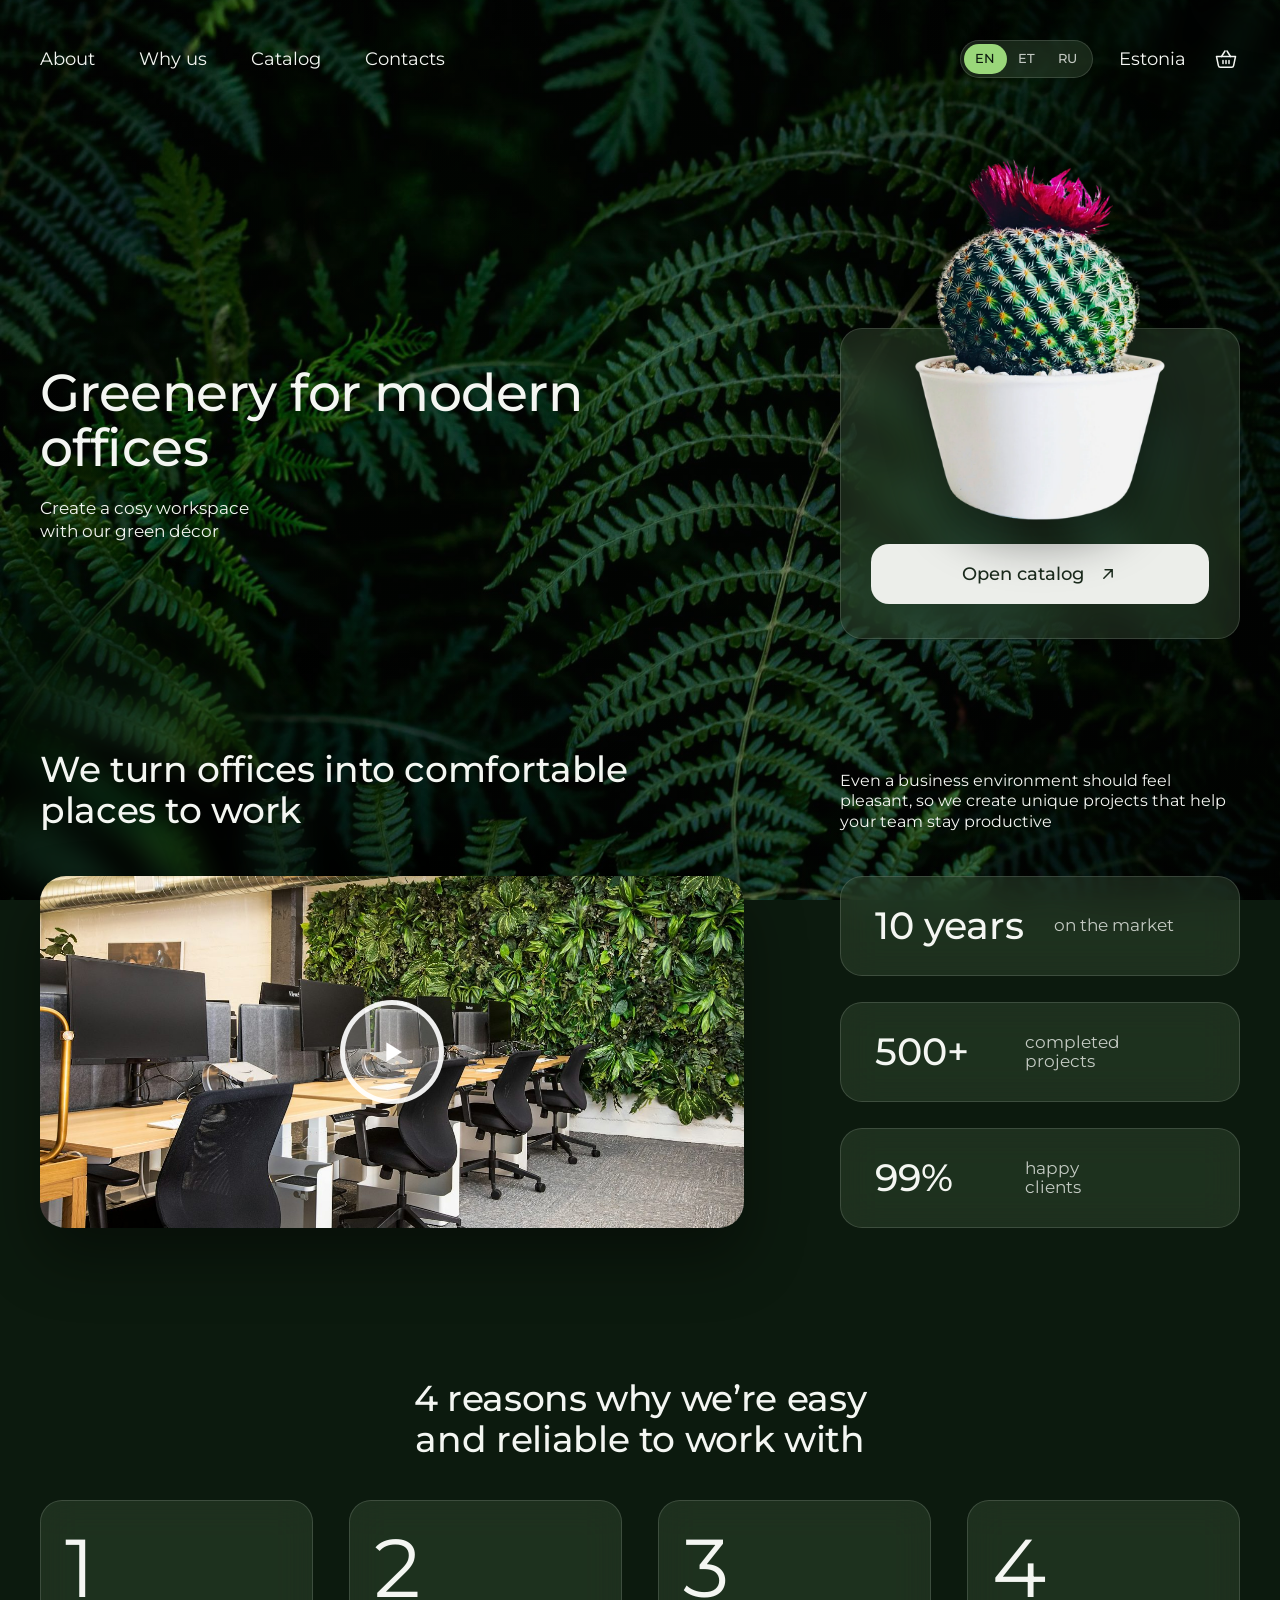
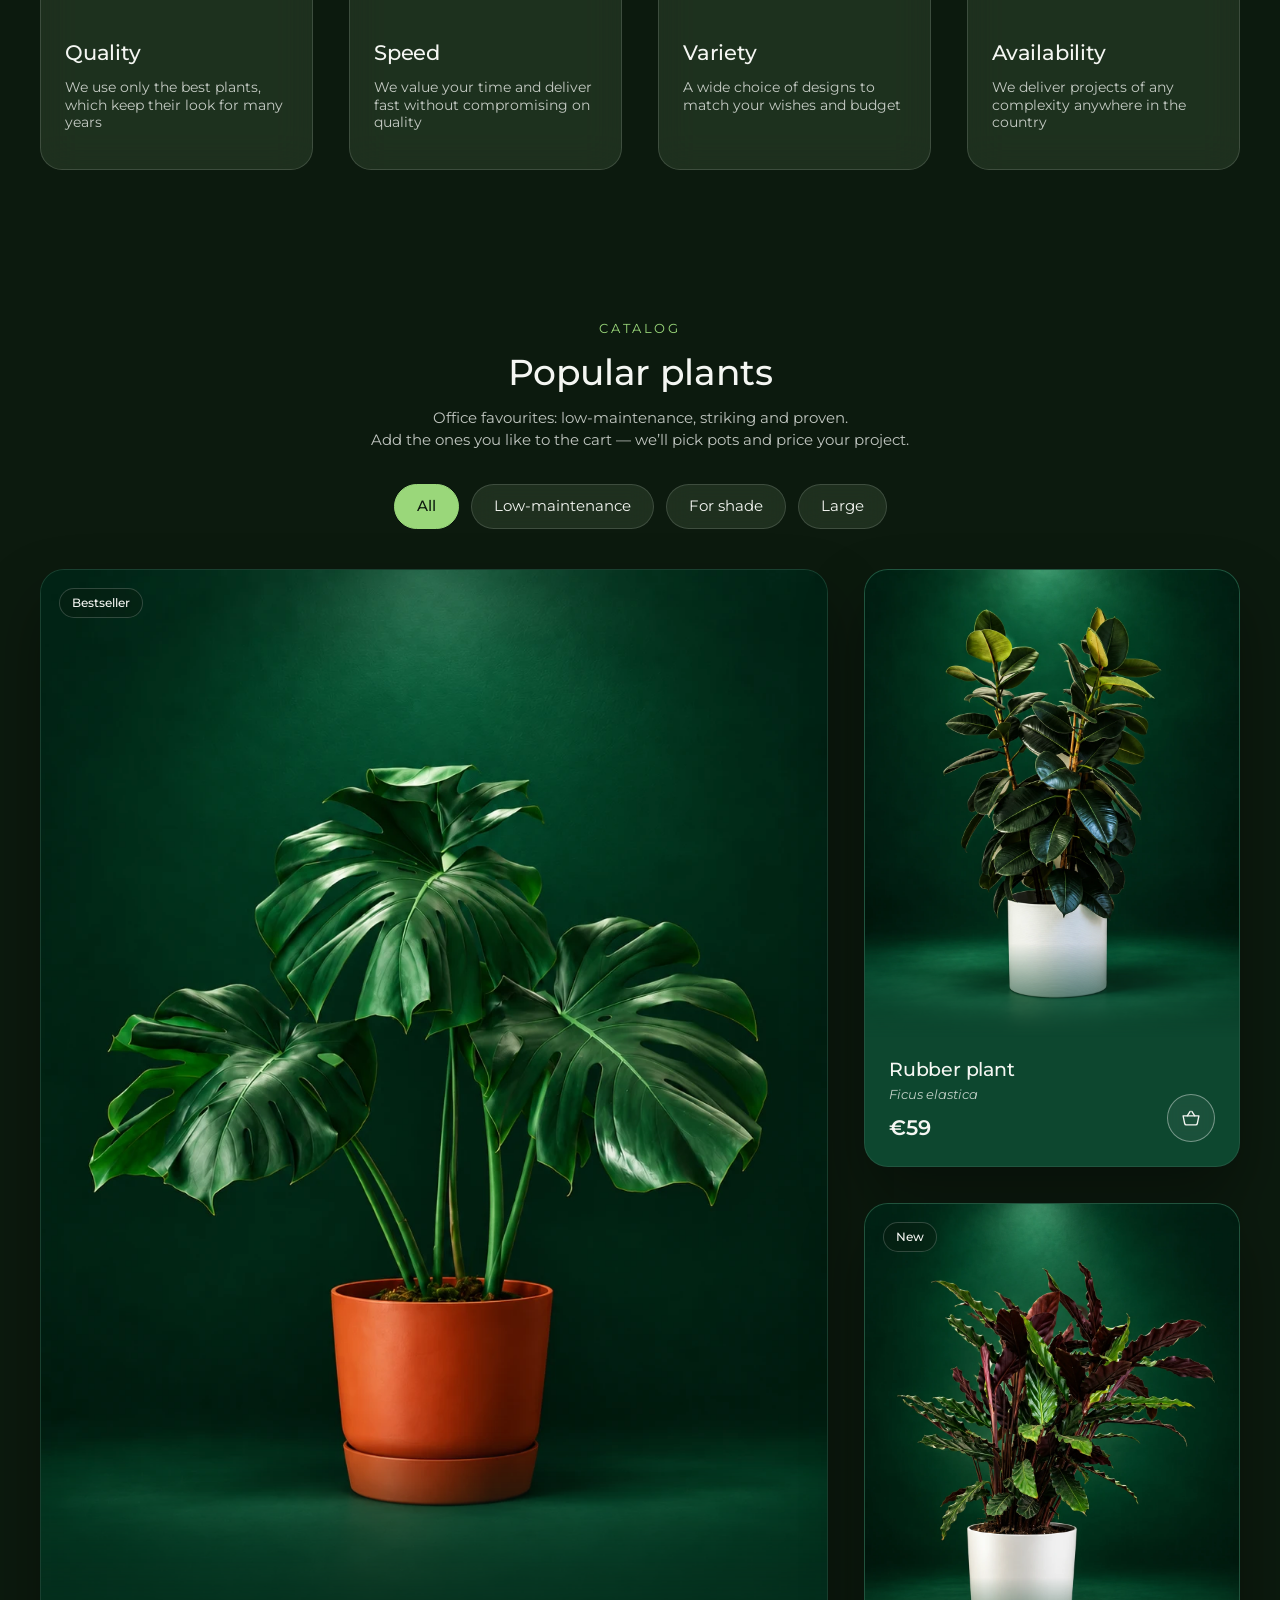
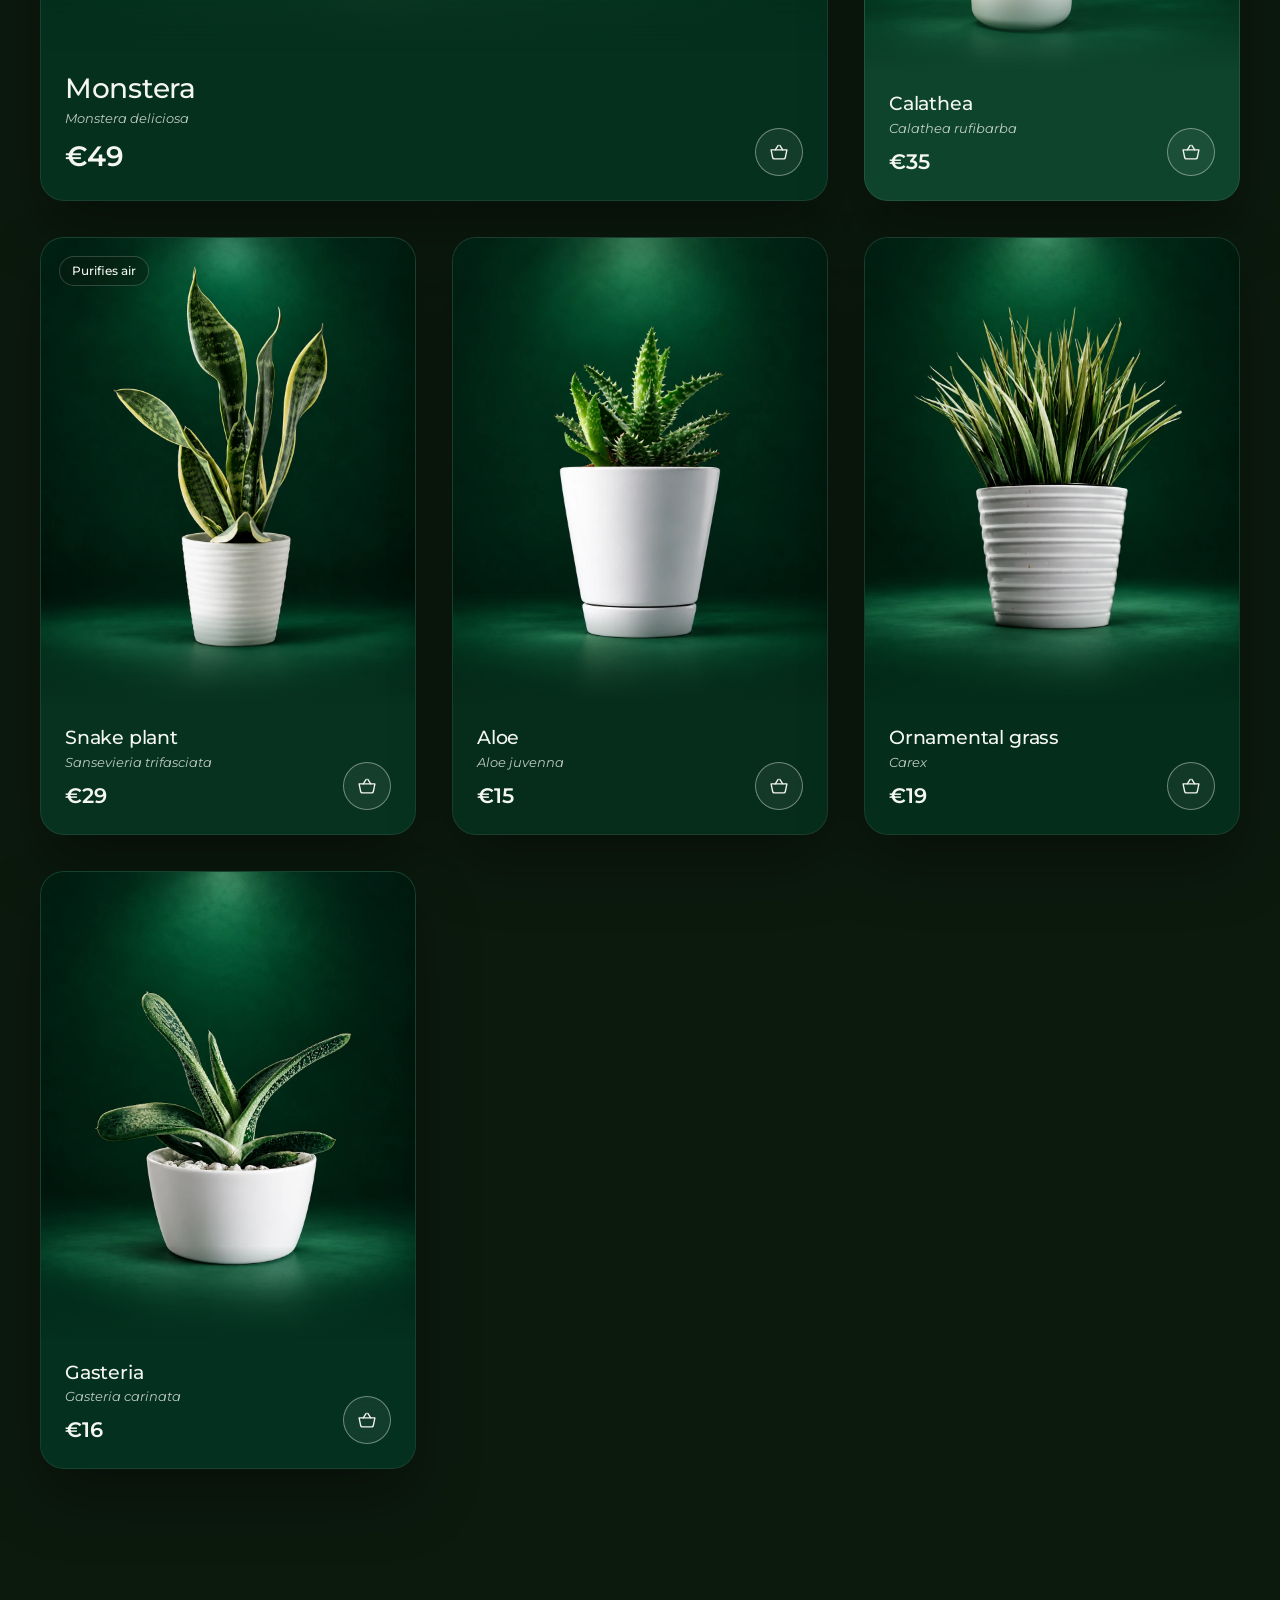
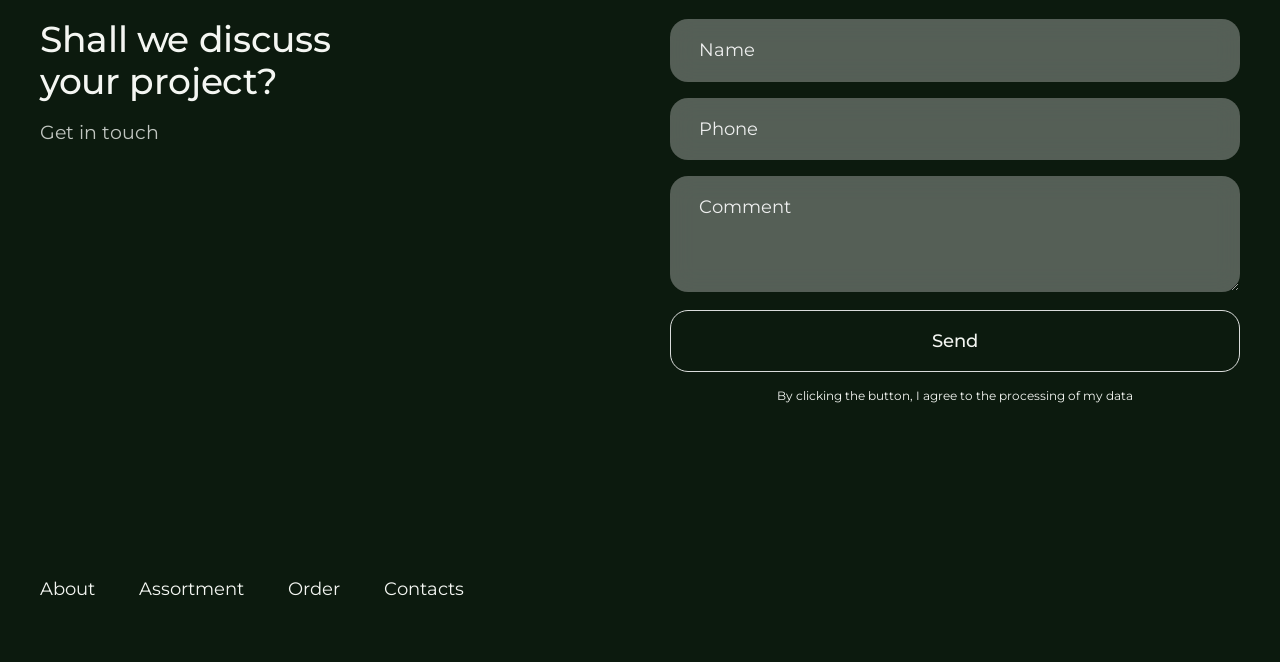
==== index.html @ 71fdb7ac "Green Office landing page with catalog and cart Office-greening site in English (default), Estonian " ====
<!doctype html>
<html lang="en">
<head>
  <meta charset="utf-8">
  <meta name="viewport" content="width=device-width, initial-scale=1">
  <title>Green Office — office greening and plant design</title>
  <meta name="description" content="Turnkey office greening: live plants, green walls and care. 10 years on the market, 500+ projects.">
  <link rel="icon" href="img/favicon.svg" type="image/svg+xml">
  <meta name="theme-color" content="#0c1a0e">
  <link rel="preconnect" href="https://fonts.googleapis.com">
  <link rel="preconnect" href="https://fonts.gstatic.com" crossorigin>
  <link href="https://fonts.googleapis.com/css2?family=Montserrat:wght@300;400;500;600&display=swap" rel="stylesheet">
  <link rel="preload" as="image" href="img/bg.jpg">
  <link rel="stylesheet" href="styles.css">
</head>
<body data-title="meta.title" data-desc="meta.desc">
  <div class="bg" aria-hidden="true"></div>
  <div class="bg-blur" aria-hidden="true"></div>

  <header class="header container">
    <a class="brand" href="index.html">
      <svg viewBox="0 0 24 24" width="24" height="24" fill="none" stroke="currentColor" stroke-width="1.6" stroke-linecap="round" stroke-linejoin="round"><path d="M5 19c0-8 5-13 14-14-1 9-6 14-14 14Z"/><path d="M5 19 13 11"/></svg>
      <span data-i18n="brand">Green Office</span>
    </a>
    <nav class="nav">
      <a href="#about" data-i18n="nav.about">About</a>
      <a href="#why" data-i18n="nav.why">Why us</a>
      <a href="#catalog" data-i18n="nav.catalog">Catalog</a>
      <a href="#contacts" data-i18n="nav.contacts">Contacts</a>
    </nav>
    <div class="header__right">
      <div class="lang" role="group" data-i18n-attr="aria-label:header.lang">
        <button type="button" data-lang="en" lang="en">EN</button>
        <button type="button" data-lang="et" lang="et">ET</button>
        <button type="button" data-lang="ru" lang="ru">RU</button>
      </div>
      <button class="city" type="button" data-i18n="header.region">Estonia</button>
      <a class="cart" href="cart.html" data-i18n-attr="aria-label:header.cart">
        <svg viewBox="0 0 24 24" width="24" height="24" fill="none" stroke="currentColor" stroke-width="1.5" stroke-linecap="round" stroke-linejoin="round"><path d="M2.5 9.5h19l-1.9 9.1a2 2 0 0 1-2 1.6H6.4a2 2 0 0 1-2-1.6L2.5 9.5Z"/><path d="M7.5 9.5 11 4M16.5 9.5 13 4"/><path d="M9 13.5v3M12 13.5v3M15 13.5v3"/></svg>
        <span class="cart__count" hidden>0</span>
      </a>
      <button class="burger" type="button" aria-expanded="false" aria-controls="mnav" data-i18n-attr="aria-label:menu.open">
        <span></span><span></span><span></span>
      </button>
    </div>
  </header>

  <main>
    <!-- Hero -->
    <section class="hero container grid">
      <div class="hero__text reveal">
        <h1 data-i18n="hero.title">Greenery for modern offices</h1>
        <p data-i18n-html="hero.text">Create a cosy workspace <br>with our green décor</p>
      </div>
      <div class="hero__card glass reveal">
        <img class="hero__plant" src="img/cactus.webp" alt="" data-i18n-attr="alt:hero.alt" width="692" height="1000">
        <a class="btn btn--light" href="#catalog"><span data-i18n="hero.cta">Open catalog</span>
          <svg viewBox="0 0 24 24" width="20" height="20" fill="none" stroke="currentColor" stroke-width="1.8" stroke-linecap="round"><path d="M7 17 17 7M8.5 7H17v8.5"/></svg>
        </a>
      </div>
    </section>

    <!-- About -->
    <section class="about container grid" id="about">
      <h2 class="reveal" data-i18n="about.title">We turn offices into comfortable places to work</h2>
      <p class="about__lead reveal" data-i18n="about.lead">Even a business environment should feel pleasant, so we create unique projects that help your team stay productive</p>
      <div class="video reveal">
        <img src="img/video.jpg" alt="" data-i18n-attr="alt:about.videoAlt" loading="lazy">
        <button class="video__play" type="button" data-i18n-attr="aria-label:about.play">
          <svg viewBox="0 0 24 24" width="34" height="34" fill="currentColor"><path d="M8 5.2v13.6L19 12 8 5.2Z"/></svg>
        </button>
      </div>
      <ul class="stats reveal reveal--kids">
        <li class="stat glass"><b><span data-count="10">0</span> <span data-i18n="stats.years">years</span></b><span data-i18n="stats.market">on the market</span></li>
        <li class="stat glass"><b><span data-count="500">0</span>+</b><span data-i18n-html="stats.projects">completed<br>projects</span></li>
        <li class="stat glass"><b><span data-count="99">0</span>%</b><span data-i18n-html="stats.clients">happy<br>clients</span></li>
      </ul>
    </section>

    <!-- Why us -->
    <section class="why container" id="why">
      <h2 class="center reveal" data-i18n-html="why.title">4 reasons why we’re easy<br>and reliable to work with</h2>
      <div class="why__grid">
        <article class="reason glass reveal">
          <span class="reason__num">1</span>
          <h3 data-i18n="why.1.title">Quality</h3>
          <p data-i18n="why.1.text">We use only the best plants, which keep their look for many years</p>
        </article>
        <article class="reason glass reveal">
          <span class="reason__num">2</span>
          <h3 data-i18n="why.2.title">Speed</h3>
          <p data-i18n="why.2.text">We value your time and deliver fast without compromising on quality</p>
        </article>
        <article class="reason glass reveal">
          <span class="reason__num">3</span>
          <h3 data-i18n="why.3.title">Variety</h3>
          <p data-i18n="why.3.text">A wide choice of designs to match your wishes and budget</p>
        </article>
        <article class="reason glass reveal">
          <span class="reason__num">4</span>
          <h3 data-i18n="why.4.title">Availability</h3>
          <p data-i18n="why.4.text">We deliver projects of any complexity anywhere in the country</p>
        </article>
      </div>
    </section>

    <!-- Catalog -->
    <section class="catalog container" id="catalog">
      <div class="catalog__head reveal">
        <span class="eyebrow" data-i18n="catalog.eyebrow">Catalog</span>
        <h2 class="center" data-i18n="catalog.title">Popular plants</h2>
        <p class="center muted" data-i18n-html="catalog.text">Office favourites: low-maintenance, striking and proven.<br>Add the ones you like to the cart — we’ll pick pots and price your project.</p>
      </div>
      <div class="filters reveal reveal--kids" role="group" data-i18n-attr="aria-label:filter.label">
        <button class="chip is-active" type="button" data-filter="all" data-i18n="filter.all">All</button>
        <button class="chip" type="button" data-filter="easy" data-i18n="filter.easy">Low-maintenance</button>
        <button class="chip" type="button" data-filter="shade" data-i18n="filter.shade">For shade</button>
        <button class="chip" type="button" data-filter="big" data-i18n="filter.big">Large</button>
      </div>
      <div class="plants" id="plants"></div>
    </section>

    <!-- Contact -->
    <section class="contact container" id="contacts">
      <div class="contact__text reveal reveal--kids">
        <h2 data-i18n="contact.title">Shall we discuss your project?</h2>
        <p class="muted" data-i18n="contact.sub">Get in touch</p>
        <ul class="cart-summary glass" id="cartSummary" hidden></ul>
      </div>
      <form class="form reveal reveal--kids" id="form" novalidate>
        <input class="field" name="name" type="text" data-i18n-attr="placeholder:form.name" autocomplete="name" required>
        <input class="field" name="phone" type="tel" data-i18n-attr="placeholder:form.phone" autocomplete="tel" required>
        <textarea class="field" name="comment" rows="3" data-i18n-attr="placeholder:form.comment"></textarea>
        <button class="btn btn--outline" type="submit" data-i18n="form.send">Send</button>
        <small data-i18n="form.consent">By clicking the button, I agree to the processing of my data</small>
        <p class="form__status" role="status"></p>
      </form>
    </section>
  </main>

  <footer class="footer container">
    <nav class="nav">
      <a href="#about" data-i18n="footer.about">About</a>
      <a href="#catalog" data-i18n="footer.assortment">Assortment</a>
      <a href="cart.html" data-i18n="footer.order">Order</a>
      <a href="#contacts" data-i18n="footer.contacts">Contacts</a>
    </nav>
  </footer>

  <!-- Plant details: filled from PLANTS by js/home.js -->
  <dialog class="pd" id="plantDialog" aria-labelledby="pdTitle">
    <div class="pd__panel">
      <button class="pd__close" type="button" data-close data-i18n-attr="aria-label:pd.close">
        <svg viewBox="0 0 24 24" width="22" height="22" fill="none" stroke="currentColor" stroke-width="1.8" stroke-linecap="round"><path d="M6 6l12 12M18 6 6 18"/></svg>
      </button>
      <div class="pd__media">
        <img class="pd__img" src="" alt="" width="1122" height="1402">
        <span class="pd__tag"></span>
        <div class="pd__nav">
          <button type="button" data-prev data-i18n-attr="aria-label:pd.prev">
            <svg viewBox="0 0 24 24" width="20" height="20" fill="none" stroke="currentColor" stroke-width="1.8" stroke-linecap="round" stroke-linejoin="round"><path d="M15 5l-7 7 7 7"/></svg>
          </button>
          <span class="pd__counter"></span>
          <button type="button" data-next data-i18n-attr="aria-label:pd.next">
            <svg viewBox="0 0 24 24" width="20" height="20" fill="none" stroke="currentColor" stroke-width="1.8" stroke-linecap="round" stroke-linejoin="round"><path d="M9 5l7 7-7 7"/></svg>
          </button>
        </div>
      </div>
      <div class="pd__info">
        <h3 class="pd__title" id="pdTitle"></h3>
        <p class="pd__latin"></p>
        <p class="pd__about"></p>
        <ul class="pd__care">
          <li>
            <svg viewBox="0 0 24 24" width="22" height="22" fill="none" stroke="currentColor" stroke-width="1.6" stroke-linecap="round"><circle cx="12" cy="12" r="4"/><path d="M12 2v2M12 20v2M4.9 4.9l1.4 1.4M17.7 17.7l1.4 1.4M2 12h2M20 12h2M4.9 19.1l1.4-1.4M17.7 6.3l1.4-1.4"/></svg>
            <span data-i18n="care.light">Light</span><b data-care="light"></b>
          </li>
          <li>
            <svg viewBox="0 0 24 24" width="22" height="22" fill="none" stroke="currentColor" stroke-width="1.6" stroke-linejoin="round"><path d="M12 3s6 6.5 6 11a6 6 0 0 1-12 0c0-4.5 6-11 6-11Z"/></svg>
            <span data-i18n="care.water">Watering</span><b data-care="water"></b>
          </li>
          <li>
            <svg viewBox="0 0 24 24" width="22" height="22" fill="none" stroke="currentColor" stroke-width="1.6" stroke-linecap="round"><path d="M12 3v18M8 7l4-4 4 4M8 17l4 4 4-4"/></svg>
            <span data-i18n="care.height">Height</span><b data-care="height"></b>
          </li>
          <li>
            <svg viewBox="0 0 24 24" width="22" height="22" fill="none" stroke="currentColor" stroke-width="1.6" stroke-linecap="round" stroke-linejoin="round"><path d="M5 19c0-8 5-13 14-14-1 9-6 14-14 14Z"/><path d="M5 19 13 11"/></svg>
            <span data-i18n="care.level">Care</span><b data-care="level"></b>
          </li>
        </ul>
        <p class="pd__included" data-i18n="pd.included">The price includes a pot, drainage and delivery across Estonia. Free care advice for the first month.</p>
        <div class="pd__buy">
          <div class="pd__price"></div>
          <div class="pd__qty" role="group" data-i18n-attr="aria-label:qty.label">
            <button type="button" data-minus data-i18n-attr="aria-label:qty.less">−</button>
            <output data-qty>1</output>
            <button type="button" data-plus data-i18n-attr="aria-label:qty.more">+</button>
          </div>
        </div>
        <button class="btn btn--light pd__cta" type="button" data-buy></button>
        <div class="pd__row">
          <button class="pd__link" type="button" data-order data-i18n="pd.order">Checkout →</button>
          <span class="pd__incart"></span>
          <button class="pd__link pd__link--muted" type="button" data-remove data-i18n="pd.remove" hidden>Remove</button>
        </div>
      </div>
    </div>
  </dialog>

  <div class="toast" id="toast" role="status" aria-live="polite"></div>

  <script src="js/data.js"></script>
  <script src="js/i18n.js"></script>
  <script src="js/common.js"></script>
  <script src="js/home.js"></script>
</body>
</html>
---- styles.css ----
:root {
  --text: #f4f6f2;
  --muted: rgba(244, 246, 242, 0.78);
  --glass: rgba(72, 98, 70, 0.32);
  --glass-hover: rgba(92, 120, 88, 0.42);
  --border: rgba(255, 255, 255, 0.14);
  --field: rgba(255, 255, 255, 0.3);
  --accent: #9ad77a;
  --dark: #0c1a0e;
  --container: 1200px;
  --side: 400px;   /* right column, as on the mockup */
  --gap: 96px;
}

*, *::before, *::after { box-sizing: border-box; }

html { scroll-behavior: smooth; }

body {
  margin: 0;
  font-family: "Montserrat", system-ui, sans-serif;
  color: var(--text);
  background: var(--dark);
  line-height: 1.35;
  -webkit-font-smoothing: antialiased;
  overflow-x: hidden;
}

/* ---------- Background: fern photo + soft focus edges ---------- */
.bg {
  position: fixed;
  inset: 0;
  z-index: -2;
  background:
    radial-gradient(ellipse 80% 70% at 50% 40%, transparent, rgba(0, 0, 0, 0.35)),
    linear-gradient(rgba(6, 16, 7, 0.2), rgba(6, 16, 7, 0.2)),
    url("img/bg.jpg") center / cover no-repeat;
}
/* blurred "foreground" like a shallow depth of field */
.bg-blur {
  position: fixed;
  inset: 0;
  z-index: -1;
  pointer-events: none;
  backdrop-filter: blur(14px);
  -webkit-backdrop-filter: blur(14px);
  -webkit-mask-image:
    radial-gradient(ellipse 45% 55% at 0% 100%, #000 30%, transparent 75%),
    radial-gradient(ellipse 35% 30% at 100% 0%, #000 20%, transparent 75%);
  mask-image:
    radial-gradient(ellipse 45% 55% at 0% 100%, #000 30%, transparent 75%),
    radial-gradient(ellipse 35% 30% at 100% 0%, #000 20%, transparent 75%);
}

img { display: block; max-width: 100%; }
a { color: inherit; text-decoration: none; }
button { font: inherit; color: inherit; cursor: pointer; }

h1, h2, h3 { margin: 0; font-weight: 500; letter-spacing: -0.01em; }
h1 { font-size: clamp(36px, 4.1vw, 58px); line-height: 1.05; }
h2 { font-size: clamp(26px, 2.8vw, 38px); line-height: 1.15; }
h3 { font-size: 21px; }

.container {
  width: 100%;
  max-width: calc(var(--container) + 80px);
  margin: 0 auto;
  padding: 0 40px;
}
.grid {
  display: grid;
  grid-template-columns: minmax(0, 1fr) var(--side);
  column-gap: var(--gap);
}

.center { text-align: center; }
.muted { color: var(--muted); }

.glass {
  background: var(--glass);
  border: 1px solid var(--border);
  border-radius: 22px;
  backdrop-filter: blur(18px) saturate(115%);
  -webkit-backdrop-filter: blur(18px) saturate(115%);
}

/* ---------- Header ---------- */
.header {
  display: flex;
  align-items: center;
  justify-content: space-between;
  padding-top: 40px;
  padding-bottom: 40px;
}
/* when space runs out the whole right group drops to a new line, the menu itself never wraps */
.header { flex-wrap: wrap; gap: 14px 24px; }
.header .nav { flex-wrap: nowrap; }
.nav { display: flex; gap: 44px; flex-wrap: wrap; }
.nav a { font-size: 18px; transition: color 0.2s; }
.nav a:hover { color: var(--accent); }
.header__right { display: flex; align-items: center; gap: 26px; }
.city { background: none; border: 0; padding: 0; font-size: 18px; }
.lang {
  display: flex;
  padding: 3px;
  border-radius: 999px;
  background: var(--glass);
  border: 1px solid var(--border);
  backdrop-filter: blur(12px);
  -webkit-backdrop-filter: blur(12px);
}
.lang button {
  border: 0;
  background: transparent;
  padding: 6px 11px;
  border-radius: 999px;
  font-size: 13px;
  font-weight: 500;
  letter-spacing: 0.04em;
  color: var(--muted);
  transition: background 0.2s, color 0.2s;
}
.lang button:hover { color: var(--text); }
.lang button[aria-pressed="true"] { background: var(--accent); color: var(--dark); }
.cart.is-current { color: var(--accent); }

/* phone-only header pieces */
.brand { display: none; align-items: center; gap: 10px; font-size: 17px; font-weight: 500; }
.brand svg { color: var(--accent); flex: none; }
.burger {
  display: none;
  width: 44px;
  height: 44px;
  padding: 0;
  border-radius: 14px;
  border: 1px solid var(--border);
  background: var(--glass);
  backdrop-filter: blur(12px);
  -webkit-backdrop-filter: blur(12px);
  flex-direction: column;
  align-items: center;
  justify-content: center;
  gap: 5px;
}
.burger span { display: block; width: 18px; height: 1.6px; border-radius: 2px; background: currentColor; }
.burger span:nth-child(2) { width: 12px; margin-left: 6px; }

/* ---------- Mobile menu sheet ---------- */
.mnav {
  width: 100%;
  max-width: none;
  height: 100dvh;
  max-height: none;
  margin: 0;
  padding: 0;
  border: 0;
  background: transparent;
  color: var(--text);
}
.mnav::backdrop { background: transparent; }
/* no opacity animation on the dialog itself: it would switch off the panel's backdrop blur
   until the end of the animation and the glass would visibly "snap". The glass frosts in instead. */
.mnav[open] .mnav__panel { animation: mnav-frost 0.4s ease both; }
.mnav[open] .mnav__top,
.mnav[open] .mnav__links,
.mnav[open] .mnav__bottom { animation: mnav-content 0.45s cubic-bezier(0.2, 0.8, 0.2, 1) both; }
.mnav[open] .mnav__links { animation-delay: 0.05s; }
.mnav[open] .mnav__bottom { animation-delay: 0.1s; }
@keyframes mnav-frost {
  from {
    background-color: rgba(14, 34, 18, 0);
    backdrop-filter: blur(0) saturate(100%);
    -webkit-backdrop-filter: blur(0) saturate(100%);
  }
}
@keyframes mnav-content { from { opacity: 0; transform: translateY(-12px); } }
.mnav__panel {
  display: flex;
  flex-direction: column;
  height: 100%;
  overflow: auto;
  padding: 20px 16px 28px;
  background: rgba(14, 34, 18, 0.72);
  backdrop-filter: blur(28px) saturate(120%);
  -webkit-backdrop-filter: blur(28px) saturate(120%);
}
.mnav__top { display: flex; align-items: center; justify-content: space-between; min-height: 44px; }
.mnav .brand { display: flex; }
.mnav__close {
  width: 44px;
  height: 44px;
  border-radius: 14px;
  border: 1px solid var(--border);
  background: rgba(255, 255, 255, 0.08);
  display: grid;
  place-items: center;
}
.mnav__links { display: flex; flex-direction: column; margin-top: 36px; }
.mnav__links a {
  display: flex;
  align-items: center;
  justify-content: space-between;
  padding: 18px 4px;
  font-size: 28px;
  font-weight: 500;
  border-bottom: 1px solid rgba(255, 255, 255, 0.12);
  transition: color 0.2s, padding 0.2s;
}
.mnav__links a svg { color: var(--muted); }
.mnav__links a:active, .mnav__links a:hover { color: var(--accent); padding-left: 10px; }
.mnav__bottom { margin-top: auto; padding-top: 32px; display: grid; gap: 16px; }
.mnav__cart {
  display: flex;
  align-items: center;
  gap: 12px;
  padding: 16px 20px;
  border-radius: 18px;
  background: #eceeea;
  color: #1a2a1c;
  font-size: 17px;
  font-weight: 500;
}
.mnav__count {
  margin-left: auto;
  min-width: 26px;
  height: 26px;
  padding: 0 8px;
  border-radius: 13px;
  background: var(--accent);
  color: var(--dark);
  font-size: 13px;
  font-weight: 600;
  display: grid;
  place-items: center;
}
.mnav__count[hidden] { display: none; }
.mnav__row { display: flex; align-items: center; justify-content: space-between; gap: 12px; }
.mnav .lang { background: rgba(255, 255, 255, 0.06); backdrop-filter: none; -webkit-backdrop-filter: none; }
.mnav .lang button { padding: 9px 16px; font-size: 14px; }
.mnav__region { display: inline-flex; align-items: center; gap: 6px; color: var(--muted); font-size: 15px; }
@media (prefers-reduced-motion: reduce) { .mnav[open] *, .mnav[open] .mnav__panel { animation: none !important; } }
.cart {
  position: relative;
  background: none;
  border: 0;
  padding: 2px;
  display: grid;
  place-items: center;
}
.cart__count {
  position: absolute;
  top: -8px;
  right: -10px;
  min-width: 19px;
  height: 19px;
  padding: 0 5px;
  border-radius: 10px;
  background: var(--accent);
  color: var(--dark);
  font-size: 11px;
  font-weight: 600;
  display: grid;
  place-items: center;
}
.cart__count[hidden] { display: none; }
.cart.bump { animation: bump 0.4s ease; }
@keyframes bump { 50% { transform: scale(1.25); } }

/* ---------- Buttons ---------- */
.btn {
  display: inline-flex;
  align-items: center;
  justify-content: center;
  gap: 14px;
  border-radius: 18px;
  padding: 18px 28px;
  font-size: 18px;
  font-weight: 500;
  white-space: nowrap;
  transition: transform 0.2s, background 0.2s;
}
.btn:hover { transform: translateY(-2px); }
.btn--light { background: #eceeea; color: #1a2a1c; border: 0; }
.btn--light:hover { background: #fff; }
.btn--outline { background: transparent; border: 1.5px solid rgba(255, 255, 255, 0.85); color: var(--text); }
.btn--outline:hover { background: rgba(255, 255, 255, 0.1); }

/* ---------- Hero ---------- */
.hero {
  align-items: center;
  padding-top: 40px;
  padding-bottom: 110px;
}
.hero__text { padding-top: 110px; }
.hero__text h1 { max-width: 720px; }
.hero__text p { margin: 22px 0 0; font-size: 17px; line-height: 1.3; }
.hero__card {
  margin-top: 170px;
  padding: 0 30px 34px;
  display: flex;
  flex-direction: column;
  align-items: center;
}
.hero__plant {
  width: 74%;
  height: auto;
  margin-top: -170px;
  filter: drop-shadow(0 26px 22px rgba(0, 0, 0, 0.35));
  animation: float 6s ease-in-out infinite;
}
@keyframes float { 50% { transform: translateY(-8px); } }
.hero__card .btn { width: 100%; margin-top: 24px; }

/* ---------- About ---------- */
.about {
  row-gap: 44px;
  padding-bottom: 150px;
}
.about h2 { align-self: end; max-width: 680px; }
.about__lead { margin: 0; align-self: end; font-size: 15.5px; line-height: 1.3; }
.video {
  position: relative;
  border-radius: 26px;
  overflow: hidden;
  aspect-ratio: 2 / 1;
  box-shadow: 0 30px 60px rgba(0, 0, 0, 0.4);
}
.video img { width: 100%; height: 100%; object-fit: cover; transition: transform 0.7s ease; }
.video:hover img { transform: scale(1.04); }
.video__play {
  position: absolute;
  top: 50%;
  left: 50%;
  width: 104px;
  height: 104px;
  transform: translate(-50%, -50%);
  border-radius: 50%;
  border: 5px solid rgba(255, 255, 255, 0.9);
  background: rgba(255, 255, 255, 0.24);
  color: #fff;
  display: grid;
  place-items: center;
  padding-left: 6px;
  transition: transform 0.25s, background 0.25s;
}
.video__play:hover { transform: translate(-50%, -50%) scale(1.07); background: rgba(255, 255, 255, 0.32); }
.stats {
  list-style: none;
  margin: 0;
  padding: 0;
  display: grid;
  grid-template-rows: repeat(3, 1fr);
  gap: 26px;
}
.stat {
  display: flex;
  align-items: center;
  gap: 30px;
  padding: 0 34px;
  border-radius: 22px;
}
.stat b { font-size: 38px; font-weight: 500; white-space: nowrap; min-width: 120px; }
.stat > span { font-size: 17px; line-height: 1.1; color: var(--muted); }

/* ---------- Why ---------- */
.why { padding-bottom: 150px; }
.why h2 { margin-bottom: 40px; }
.why__grid { display: grid; grid-template-columns: repeat(4, 1fr); gap: 36px; }
.reason {
  padding: 26px 24px 34px;
  min-height: 270px;
  transition: transform 0.3s, background 0.3s;
}
.reason:hover { transform: translateY(-6px); background: var(--glass-hover); }
.reason__num { display: block; font-size: 82px; font-weight: 400; line-height: 1; margin-bottom: 30px; }
.reason h3 { margin-bottom: 12px; }
.reason p { margin: 0; font-size: 14px; line-height: 1.25; color: var(--muted); }

/* ---------- Catalog (style of the 2nd mockup) ---------- */
.catalog { padding-bottom: 150px; }
.catalog__head { display: flex; flex-direction: column; align-items: center; gap: 14px; }
.catalog__head p { margin: 0; font-size: 15px; line-height: 1.45; }
.eyebrow { font-size: 13px; letter-spacing: 0.2em; text-transform: uppercase; color: var(--accent); }
.filters { display: flex; justify-content: center; gap: 12px; flex-wrap: wrap; margin: 34px 0 40px; }
.chip {
  background: var(--glass);
  border: 1px solid var(--border);
  border-radius: 999px;
  padding: 11px 22px;
  font-size: 15px;
  backdrop-filter: blur(12px);
  -webkit-backdrop-filter: blur(12px);
  transition: background 0.2s, color 0.2s, border-color 0.2s;
}
.chip:hover { background: var(--glass-hover); }
.chip.is-active { background: var(--accent); border-color: var(--accent); color: var(--dark); font-weight: 500; }

.plants {
  display: grid;
  grid-template-columns: repeat(3, 1fr);
  gap: 36px;
  grid-auto-flow: dense;
}
.plant {
  position: relative;
  border-radius: 24px;
  overflow: hidden;
  display: flex;
  flex-direction: column;
  background: #05301e;
  border: 1px solid rgba(255, 255, 255, 0.08);
  box-shadow: 0 30px 60px rgba(0, 0, 0, 0.35);
  transition: transform 0.35s ease, box-shadow 0.35s ease;
}
.plant:hover { transform: translateY(-8px); box-shadow: 0 40px 70px rgba(0, 0, 0, 0.45); }
.plant.is-hidden { display: none; }
/* featured card: 2x2 cells while no filter is applied */
.plants:not(.is-filtered) .plant--featured { grid-column: span 2; grid-row: span 2; }
.plant--featured .plant__body h3 { font-size: 28px; }
.plant--featured .plant__price { font-size: 28px; }
.plant__img {
  flex: none;
  width: 100%;
  height: auto;
  aspect-ratio: 1122 / 1402;
  object-fit: cover;
  object-position: 50% 45%;
  transition: transform 0.6s ease;
}
.plant:hover .plant__img { transform: scale(1.04); }
/* photo melts into the caption colour instead of a hard edge */
.plant__img {
  -webkit-mask-image: linear-gradient(180deg, #000 80%, transparent 100%);
  mask-image: linear-gradient(180deg, #000 80%, transparent 100%);
}
/* fill the 2-row cell without inflating the row height */
.plants:not(.is-filtered) .plant--featured .plant__img { aspect-ratio: auto; height: 0; flex: 1 1 0; }
.plant__tag {
  position: absolute;
  top: 18px;
  left: 18px;
  z-index: 2;
  padding: 6px 12px;
  border-radius: 999px;
  font-size: 12px;
  font-weight: 500;
  background: rgba(10, 30, 16, 0.45);
  border: 1px solid rgba(255, 255, 255, 0.18);
}
.plant__body {
  position: relative;
  display: flex;
  align-items: flex-end;
  justify-content: space-between;
  gap: 12px;
  padding: 20px 24px 24px;
}
.plant__body h3 { font-size: 19px; margin-bottom: 4px; }
.plant__body small { display: block; font-size: 12.5px; color: var(--muted); margin-bottom: 10px; font-style: italic; }
.plant__price { font-size: 21px; font-weight: 600; }
.plant__add {
  flex: none;
  width: 48px;
  height: 48px;
  border-radius: 50%;
  border: 1px solid rgba(255, 255, 255, 0.4);
  background: rgba(255, 255, 255, 0.06);
  backdrop-filter: blur(6px);
  -webkit-backdrop-filter: blur(6px);
  display: grid;
  place-items: center;
  transition: background 0.2s, color 0.2s, border-color 0.2s, transform 0.2s;
}
.plant__add { position: relative; z-index: 3; }
.plant__add:hover { transform: scale(1.08); background: rgba(255, 255, 255, 0.16); }
.plant__add.is-added { background: var(--accent); color: var(--dark); border-color: var(--accent); }

/* whole card is clickable (opens the detail dialog) */
.plant__open {
  position: absolute;
  inset: 0;
  z-index: 2;
  border: 0;
  padding: 0;
  background: transparent;
  border-radius: inherit;
  cursor: pointer;
}
.plant__open:focus-visible { outline: 2px solid var(--accent); outline-offset: -2px; }
.plant__more {
  position: absolute;
  top: 42%;
  left: 50%;
  z-index: 2;
  padding: 9px 18px;
  border-radius: 999px;
  font-size: 14px;
  font-weight: 500;
  background: rgba(10, 30, 16, 0.55);
  border: 1px solid rgba(255, 255, 255, 0.28);
  pointer-events: none;
  opacity: 0;
  transform: translate(-50%, 8px);
  transition: opacity 0.3s, transform 0.3s;
}
.plant:hover .plant__more { opacity: 1; transform: translate(-50%, 0); }
@media (hover: none) { .plant__more { display: none; } }

/* ---------- Plant detail dialog ---------- */
body.no-scroll { overflow: hidden; }
.pd {
  width: min(1000px, calc(100% - 32px));
  max-width: none;
  max-height: calc(100dvh - 32px);
  margin: auto;
  padding: 0;
  border: 0;
  background: transparent;
  color: var(--text);
  overflow: visible;
}
.pd::backdrop {
  background: rgba(4, 12, 6, 0.55);
  backdrop-filter: blur(6px);
  -webkit-backdrop-filter: blur(6px);
}
.pd[open] { animation: pd-in 0.35s cubic-bezier(0.2, 0.8, 0.2, 1); }
.pd[open] .pd__panel { animation: pd-frost 0.35s ease both; }
.pd[open]::backdrop { animation: pd-fade 0.35s ease; }
/* transform only: opacity here would disable the panel's backdrop blur during the animation */
@keyframes pd-in { from { transform: translateY(24px) scale(0.97); } }
@keyframes pd-up { from { transform: translateY(40px); } }
@keyframes pd-frost {
  from {
    background-color: rgba(40, 70, 46, 0);
    backdrop-filter: blur(0) saturate(100%);
    -webkit-backdrop-filter: blur(0) saturate(100%);
  }
}
@keyframes pd-fade { from { opacity: 0; } }
.pd__panel {
  position: relative;
  display: grid;
  grid-template-columns: 1fr 1.05fr;
  max-height: calc(100dvh - 32px);
  overflow: auto;
  border-radius: 28px;
  background: rgba(40, 70, 46, 0.42);
  border: 1px solid rgba(255, 255, 255, 0.16);
  backdrop-filter: blur(26px) saturate(120%);
  -webkit-backdrop-filter: blur(26px) saturate(120%);
  box-shadow: 0 40px 100px rgba(0, 0, 0, 0.5);
}
.pd__close {
  position: absolute;
  top: 16px;
  right: 16px;
  z-index: 3;
  width: 44px;
  height: 44px;
  border-radius: 50%;
  border: 1px solid rgba(255, 255, 255, 0.25);
  background: rgba(255, 255, 255, 0.1);
  display: grid;
  place-items: center;
  transition: background 0.2s, transform 0.2s;
}
.pd__close:hover { background: rgba(255, 255, 255, 0.2); transform: rotate(90deg); }
.pd button:focus-visible { outline: 2px solid var(--accent); outline-offset: 2px; }
.pd button:focus:not(:focus-visible) { outline: none; }
.pd__media {
  position: relative;
  min-height: 100%;
  overflow: hidden;
  border-radius: 28px 0 0 28px;
}
.pd__img { width: 100%; height: 100%; object-fit: cover; }
.pd__tag {
  position: absolute;
  top: 18px;
  left: 18px;
  padding: 6px 12px;
  border-radius: 999px;
  font-size: 12px;
  font-weight: 500;
  background: rgba(255, 255, 255, 0.14);
  border: 1px solid rgba(255, 255, 255, 0.18);
  backdrop-filter: blur(8px);
  -webkit-backdrop-filter: blur(8px);
}
.pd__tag[hidden] { display: none; }
.pd__nav {
  position: absolute;
  left: 50%;
  bottom: 18px;
  transform: translateX(-50%);
  display: flex;
  align-items: center;
  gap: 6px;
  padding: 5px;
  border-radius: 999px;
  background: rgba(0, 0, 0, 0.25);
  border: 1px solid rgba(255, 255, 255, 0.16);
  backdrop-filter: blur(10px);
  -webkit-backdrop-filter: blur(10px);
}
.pd__nav button {
  width: 36px;
  height: 36px;
  border-radius: 50%;
  border: 0;
  background: transparent;
  display: grid;
  place-items: center;
  transition: background 0.2s;
}
.pd__nav button:hover { background: rgba(255, 255, 255, 0.16); }
.pd__counter { min-width: 44px; text-align: center; font-size: 13px; color: var(--muted); }
.pd__info { display: flex; flex-direction: column; padding: 44px 40px 36px; }
.pd__title { font-size: clamp(26px, 3vw, 36px); padding-right: 48px; }
.pd__latin { margin: 6px 0 0; font-style: italic; color: var(--muted); }
.pd__about { margin: 20px 0 0; font-size: 15.5px; line-height: 1.5; }
.pd__care {
  list-style: none;
  margin: 24px 0 0;
  padding: 0;
  display: grid;
  grid-template-columns: 1fr 1fr;
  gap: 10px;
}
.pd__care li {
  display: grid;
  grid-template-columns: auto 1fr;
  column-gap: 12px;
  align-items: center;
  padding: 12px 14px;
  border-radius: 16px;
  background: rgba(255, 255, 255, 0.07);
  border: 1px solid rgba(255, 255, 255, 0.1);
}
.pd__care svg { grid-row: span 2; color: var(--accent); }
.pd__care span { font-size: 12px; color: var(--muted); }
.pd__care b { font-size: 14px; font-weight: 500; }
.pd__included { margin: 18px 0 0; font-size: 13px; line-height: 1.45; color: var(--muted); }
.pd__buy {
  display: flex;
  align-items: center;
  justify-content: space-between;
  gap: 16px;
  margin-top: auto;
  padding-top: 24px;
}
.pd__price { font-size: 32px; font-weight: 600; }
.pd__qty, .qty {
  display: flex;
  align-items: center;
  border-radius: 14px;
  border: 1px solid rgba(255, 255, 255, 0.25);
  background: rgba(255, 255, 255, 0.06);
}
.pd__qty button, .qty button {
  width: 44px;
  height: 44px;
  border: 0;
  background: transparent;
  font-size: 20px;
  border-radius: 14px;
  transition: background 0.2s;
}
.pd__qty button:hover:not(:disabled), .qty button:hover:not(:disabled) { background: rgba(255, 255, 255, 0.12); }
.pd__qty button:disabled, .qty button:disabled { opacity: 0.35; cursor: default; }
.pd__qty output, .qty output { min-width: 28px; text-align: center; font-size: 17px; font-weight: 500; }
.pd__cta { width: 100%; margin-top: 16px; }
.pd__cta svg { flex: none; }
.pd__row {
  display: flex;
  align-items: center;
  justify-content: space-between;
  gap: 12px;
  margin-top: 14px;
  min-height: 24px;
  font-size: 14px;
}
.pd__incart { color: var(--accent); margin-left: auto; }
.pd__link { background: none; border: 0; padding: 0; font-size: 14px; color: var(--text); text-decoration: underline; text-underline-offset: 4px; }
.pd__link:hover { color: var(--accent); }
.pd__link--muted { color: var(--muted); }
.pd__link[hidden] { display: none; }

/* phones: dialog becomes a bottom sheet */
@media (max-width: 760px) {
  .pd { width: 100%; max-height: 100dvh; margin: auto 0 0; }
  .pd[open] { animation-name: pd-up; }
  .pd__panel { grid-template-columns: 1fr; max-height: 92dvh; border-radius: 26px 26px 0 0; }
  .pd__media { height: 44dvh; min-height: 0; border-radius: 26px 26px 0 0; }
  .pd__img { object-position: 50% 60%; }
  .pd__info { padding: 24px 20px 28px; }
  .pd__care li { padding: 10px 12px; column-gap: 10px; }
  .pd__price { font-size: 26px; }
}
@media (prefers-reduced-motion: reduce) {
  .pd[open], .pd[open]::backdrop, .pd[open] .pd__panel { animation: none; }
}

/* ---------- Contact ---------- */
.contact {
  display: grid;
  grid-template-columns: 1fr 1fr;
  gap: 60px;
  padding-bottom: 110px;
}
.contact__text h2 { max-width: 360px; }
.contact__text > p { margin: 18px 0 0; font-size: 19px; }
.cart-summary {
  list-style: none;
  margin: 34px 0 0;
  padding: 18px 22px;
  max-width: 360px;
  font-size: 14px;
  display: grid;
  gap: 9px;
}
.cart-summary[hidden] { display: none; }
.cart-summary li { display: flex; justify-content: space-between; gap: 12px; }
.cart-summary .is-total { border-top: 1px solid var(--border); padding-top: 9px; font-weight: 600; }
.cart-summary__link { justify-content: flex-end !important; padding-top: 4px; }
.cart-summary__link a { color: var(--accent); text-decoration: underline; text-underline-offset: 4px; }
.form { display: flex; flex-direction: column; gap: 16px; }
.field {
  width: 100%;
  border: 1.5px solid transparent;
  border-radius: 18px;
  background: var(--field);
  backdrop-filter: blur(12px);
  -webkit-backdrop-filter: blur(12px);
  padding: 18px 28px;
  font: inherit;
  font-size: 18px;
  color: var(--text);
  outline: none;
  resize: vertical;
  transition: background 0.2s, border-color 0.2s;
}
.field::placeholder { color: rgba(255, 255, 255, 0.9); }
.field:focus { background: rgba(255, 255, 255, 0.38); border-color: rgba(255, 255, 255, 0.65); }
.field.is-invalid { border-color: #ffa08f; }
textarea.field { min-height: 116px; }
.form .btn { margin-top: 2px; padding: 18px; }
.form small { text-align: center; font-size: 12px; }
.form__status { margin: 0; min-height: 1.2em; text-align: center; font-size: 14px; color: var(--accent); }
.form__status.is-error { color: #ffa08f; }

/* ---------- Cart page ---------- */
.cartpage { padding-top: 10px; padding-bottom: 110px; min-height: 60vh; }
.back-link { display: inline-block; margin-bottom: 18px; font-size: 15px; color: var(--muted); transition: color 0.2s; }
.back-link:hover { color: var(--accent); }
.cartpage__head { display: flex; align-items: baseline; flex-wrap: wrap; gap: 8px 18px; margin-bottom: 34px; }
.cartpage__head h1 { font-size: clamp(34px, 4vw, 52px); }
.cartpage__grid {
  display: grid;
  grid-template-columns: minmax(0, 1fr) 400px;
  gap: 36px;
  align-items: start;
}
.cartpage__grid[hidden], .cart-state[hidden], .suggest[hidden] { display: none; }
.cart-list { list-style: none; margin: 0; padding: 0; display: grid; gap: 16px; }
.cart-item {
  display: grid;
  grid-template-columns: 96px minmax(0, 1fr) auto 110px auto;
  align-items: center;
  gap: 22px;
  padding: 14px 18px 14px 14px;
}
.cart-item__img { width: 96px; height: 120px; border-radius: 14px; overflow: hidden; }
.cart-item__img img { width: 100%; height: 100%; object-fit: cover; object-position: 50% 55%; }
.cart-item__info h3 { font-size: 19px; }
.cart-item__info small { display: block; margin-top: 4px; font-size: 13px; font-style: italic; color: var(--muted); }
.cart-item__each { display: block; margin-top: 10px; font-size: 13px; color: var(--muted); }
.cart-item__sum { font-size: 20px; font-weight: 600; text-align: right; white-space: nowrap; }
.cart-item__remove {
  width: 40px;
  height: 40px;
  border-radius: 50%;
  border: 0;
  background: transparent;
  color: var(--muted);
  display: grid;
  place-items: center;
  transition: background 0.2s, color 0.2s;
}
.cart-item__remove:hover { background: rgba(255, 255, 255, 0.1); color: var(--text); }
.checkout { position: sticky; top: 24px; padding: 30px 28px; border-radius: 24px; }
.checkout h2 { font-size: 26px; }
.totals { margin: 22px 0 0; display: grid; gap: 12px; }
.totals div { display: flex; justify-content: space-between; gap: 12px; font-size: 15px; }
.totals dt { color: var(--muted); }
.totals dd { margin: 0; font-weight: 500; }
.totals .totals__sum { border-top: 1px solid var(--border); padding-top: 14px; font-size: 22px; }
.totals__sum dt, .totals__sum dd { color: var(--text); font-weight: 600; }
.accent { color: var(--accent); }
.checkout__title { font-size: 18px; margin: 30px 0 14px; }
.form--compact { gap: 12px; }
.form--compact .field { padding: 14px 20px; font-size: 16px; border-radius: 14px; }
.form--compact textarea.field { min-height: 76px; }
.form--compact .btn { padding: 16px; margin-top: 6px; }
.cart-state {
  max-width: 560px;
  margin: 10px auto 0;
  padding: 56px 40px;
  text-align: center;
  display: flex;
  flex-direction: column;
  align-items: center;
  gap: 16px;
}
.cart-state svg { color: var(--accent); }
.cart-state p { margin: 0; line-height: 1.5; }
.cart-state .btn { margin-top: 10px; }
.suggest { margin-top: 80px; }
.suggest h2 { margin-bottom: 24px; }
.suggest__grid { display: grid; grid-template-columns: repeat(4, 1fr); gap: 24px; }
/* same look as the catalog cards: full portrait photo fading into its floor colour */
.mini {
  display: flex;
  flex-direction: column;
  overflow: hidden;
  border-radius: 22px;
  border: 1px solid rgba(255, 255, 255, 0.08);
  box-shadow: 0 24px 50px rgba(0, 0, 0, 0.3);
  transition: transform 0.35s ease, box-shadow 0.35s ease;
}
.mini:hover { transform: translateY(-6px); box-shadow: 0 32px 60px rgba(0, 0, 0, 0.4); }
.mini__img {
  width: 100%;
  height: auto;
  aspect-ratio: 1122 / 1402;
  object-fit: cover;
  -webkit-mask-image: linear-gradient(180deg, #000 80%, transparent 100%);
  mask-image: linear-gradient(180deg, #000 80%, transparent 100%);
}
.mini__body { display: flex; align-items: flex-end; justify-content: space-between; gap: 12px; padding: 14px 18px 18px; }
.mini__body > div { min-width: 0; }
.mini__body h3 { font-size: 17px; margin-bottom: 6px; overflow-wrap: break-word; }
.mini__body span { font-size: 17px; font-weight: 600; }
.mini__add {
  flex: none;
  width: 44px;
  height: 44px;
  border-radius: 50%;
  border: 1px solid rgba(255, 255, 255, 0.4);
  background: rgba(255, 255, 255, 0.06);
  display: grid;
  place-items: center;
  transition: background 0.2s, transform 0.2s;
}
.mini__add:hover { background: rgba(255, 255, 255, 0.16); transform: scale(1.08); }

/* ---------- Footer ---------- */
.footer { padding-top: 30px; padding-bottom: 60px; }

/* ---------- Toast ---------- */
.toast {
  position: fixed;
  left: 50%;
  bottom: 28px;
  transform: translate(-50%, 20px);
  padding: 14px 22px;
  border-radius: 16px;
  background: rgba(12, 26, 14, 0.85);
  border: 1px solid var(--border);
  backdrop-filter: blur(12px);
  -webkit-backdrop-filter: blur(12px);
  font-size: 15px;
  opacity: 0;
  pointer-events: none;
  transition: opacity 0.3s, transform 0.3s;
  z-index: 10;
}
.toast.is-visible { opacity: 1; transform: translate(-50%, 0); }

/* ---------- Reveal on scroll ---------- */
.reveal { opacity: 0; transform: translateY(26px); transition: opacity 0.8s ease, transform 0.8s ease; }
.reveal.is-visible { opacity: 1; transform: none; }
/* Blocks that contain glass (backdrop-filter) children must not fade as a whole:
   a semi-transparent ancestor switches the children's blur off until the fade ends,
   and the glass visibly "snaps". Such blocks stay put and fade each child instead. */
.reveal--kids { opacity: 1; transform: none; transition: none; }
.reveal--kids > * { opacity: 0; transform: translateY(20px); transition: opacity 0.7s ease, transform 0.7s ease; }
.reveal--kids.is-visible > * { opacity: 1; transform: none; }
.reveal--kids > :nth-child(2) { transition-delay: 0.06s; }
.reveal--kids > :nth-child(3) { transition-delay: 0.12s; }
.reveal--kids > :nth-child(4) { transition-delay: 0.18s; }
.reveal--kids > :nth-child(5) { transition-delay: 0.24s; }
.reveal--kids > :nth-child(n + 6) { transition-delay: 0.3s; }

@media (prefers-reduced-motion: reduce) {
  html { scroll-behavior: auto; }
  .reveal, .reveal--kids > * { opacity: 1; transform: none; transition: none; }
  .hero__plant { animation: none; }
}

/* ---------- Responsive ---------- */
@media (max-width: 1180px) {
  :root { --side: 340px; --gap: 60px; }
  .why__grid { gap: 22px; }
  .plants { gap: 24px; }
  .stat { padding: 0 24px; gap: 18px; }
  .stat b { font-size: 32px; min-width: 96px; }
}

@media (max-width: 960px) {
  :root { --side: 290px; --gap: 40px; }
  .container { padding-left: 28px; padding-right: 28px; }
  .nav { gap: 28px; }
  .why__grid { grid-template-columns: repeat(2, 1fr); }
  .plants { grid-template-columns: repeat(2, 1fr); }
  /* 2 columns: featured card becomes a full-width row with a square crop */
  .plants:not(.is-filtered) .plant--featured { grid-row: auto; }
  .plants:not(.is-filtered) .plant--featured .plant__img { aspect-ratio: 1 / 1; height: auto; flex: none; object-position: 50% 60%; }
  .stat b { font-size: 28px; min-width: 84px; }
  .stat > span { font-size: 15px; }
  .cartpage__grid { grid-template-columns: 1fr; }
  .checkout { position: static; }
  .suggest__grid { grid-template-columns: repeat(2, 1fr); }
}

@media (max-width: 720px) {
  .container { padding-left: 16px; padding-right: 16px; }
  .header { padding-top: 18px; padding-bottom: 18px; flex-wrap: nowrap; }
  .header .nav, .header .lang, .header .city { display: none; }
  .header .brand { display: flex; }
  .burger { display: flex; }
  .footer .nav { gap: 18px; }
  .nav a { font-size: 15px; }
  .grid, .contact { grid-template-columns: 1fr; }
  .hero { padding-top: 10px; padding-bottom: 80px; }
  .hero__text { padding-top: 10px; }
  .hero__text br { display: none; }
  .hero__card { margin: 150px auto 0; width: min(320px, 100%); }
  .hero__plant { margin-top: -150px; }
  .about { row-gap: 22px; padding-bottom: 90px; }
  .stats { grid-template-rows: none; gap: 14px; }
  .stat { padding: 18px 22px; }
  .why, .catalog { padding-bottom: 90px; }
  .why__grid { gap: 14px; }
  .reason { min-height: 0; }
  .reason__num { font-size: 56px; margin-bottom: 16px; }
  .plants { gap: 14px; }
  .plant__body { flex-direction: column; align-items: stretch; padding: 14px 14px 16px; }
  .plant__body h3, .plant--featured .plant__body h3 { font-size: 16px; }
  .plant__price, .plant--featured .plant__price { font-size: 17px; }
  .plant__tag { top: 10px; left: 10px; font-size: 11px; }
  .plant__add { width: 100%; height: 40px; border-radius: 12px; margin-top: 6px; }
  .contact { gap: 30px; padding-bottom: 70px; }
  .video__play { width: 72px; height: 72px; border-width: 3px; }
  .header__right { gap: 16px; }
  .cartpage { padding-bottom: 70px; }
  .cart-item {
    grid-template-columns: 76px minmax(0, 1fr) auto;
    grid-template-areas: "img info remove" "img qty sum";
    gap: 10px 14px;
    padding: 12px;
  }
  .cart-item__img { grid-area: img; width: 76px; height: 100%; min-height: 96px; }
  .cart-item__info { grid-area: info; }
  .cart-item__info h3 { font-size: 16px; }
  .cart-item__each { margin-top: 4px; }
  .cart-item .qty { grid-area: qty; justify-self: start; }
  .cart-item .qty button { width: 36px; height: 36px; }
  .cart-item__sum { grid-area: sum; font-size: 17px; }
  .cart-item__remove { grid-area: remove; align-self: start; }
  .checkout { padding: 24px 18px; }
  .cart-state { padding: 40px 22px; }
  .suggest { margin-top: 56px; }
  .suggest__grid { gap: 14px; }
  .mini__body { flex-direction: column; align-items: stretch; padding: 10px 12px 14px; gap: 10px; }
  .mini__body h3, .mini__body span { font-size: 15px; }
  .mini__add { width: 100%; height: 38px; border-radius: 12px; }
}

@media (max-width: 440px) {
  .why__grid, .plants { grid-template-columns: 1fr; }
  .plants:not(.is-filtered) .plant--featured { grid-column: auto; grid-row: auto; }
  .plants:not(.is-filtered) .plant--featured .plant__img { aspect-ratio: 1122 / 1402; height: auto; flex: none; }
}
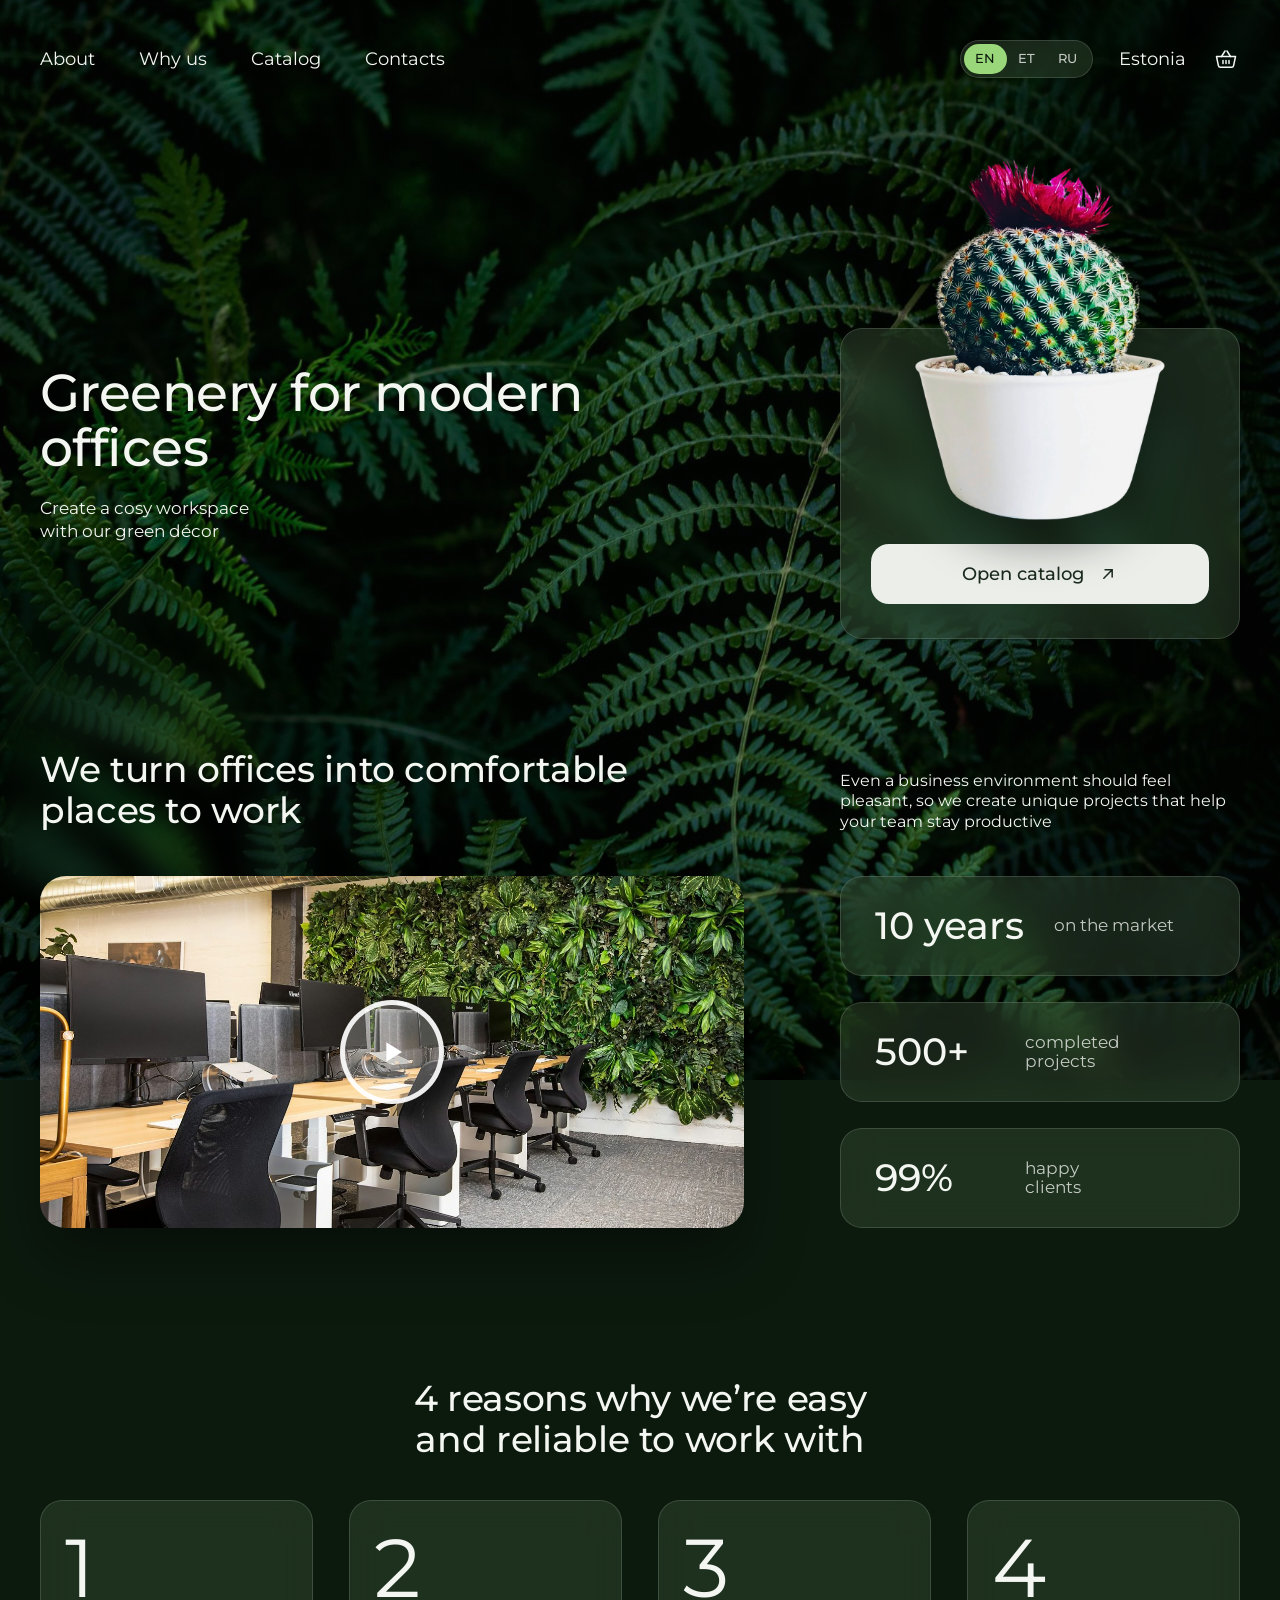
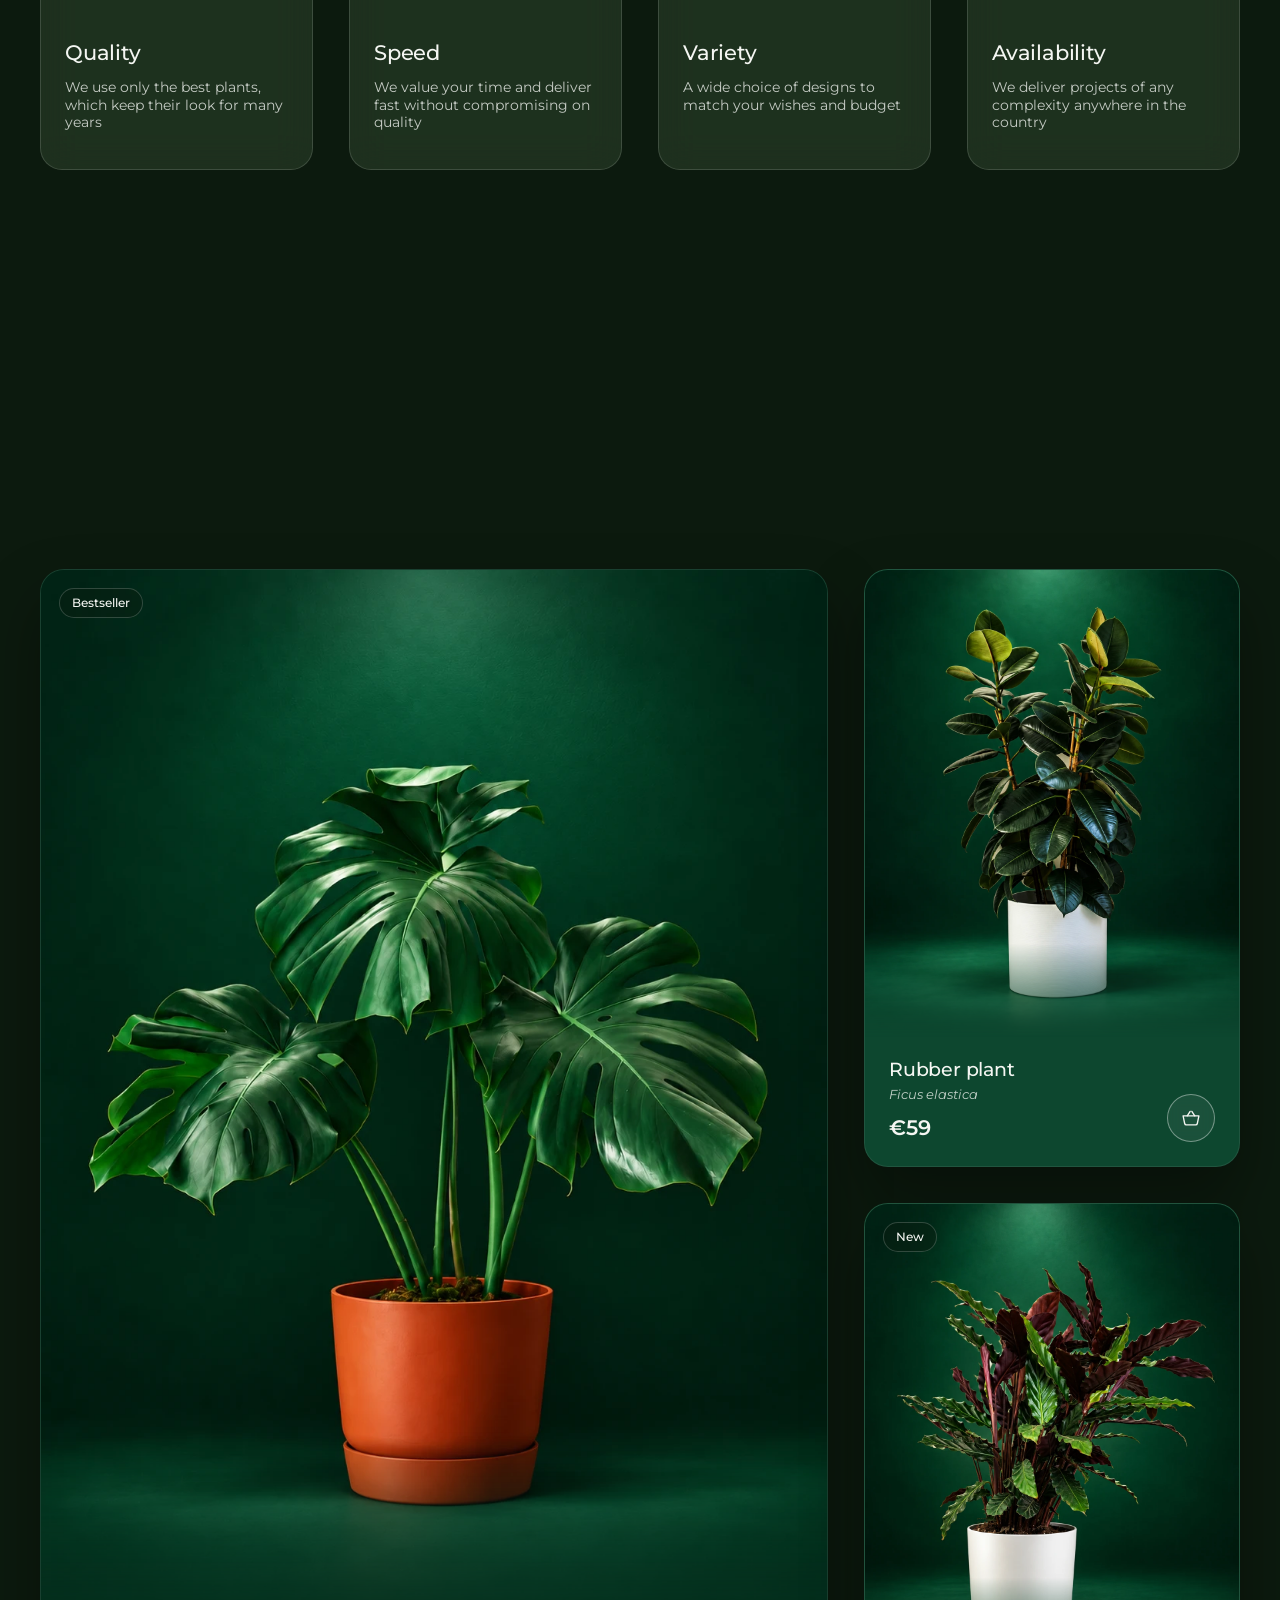
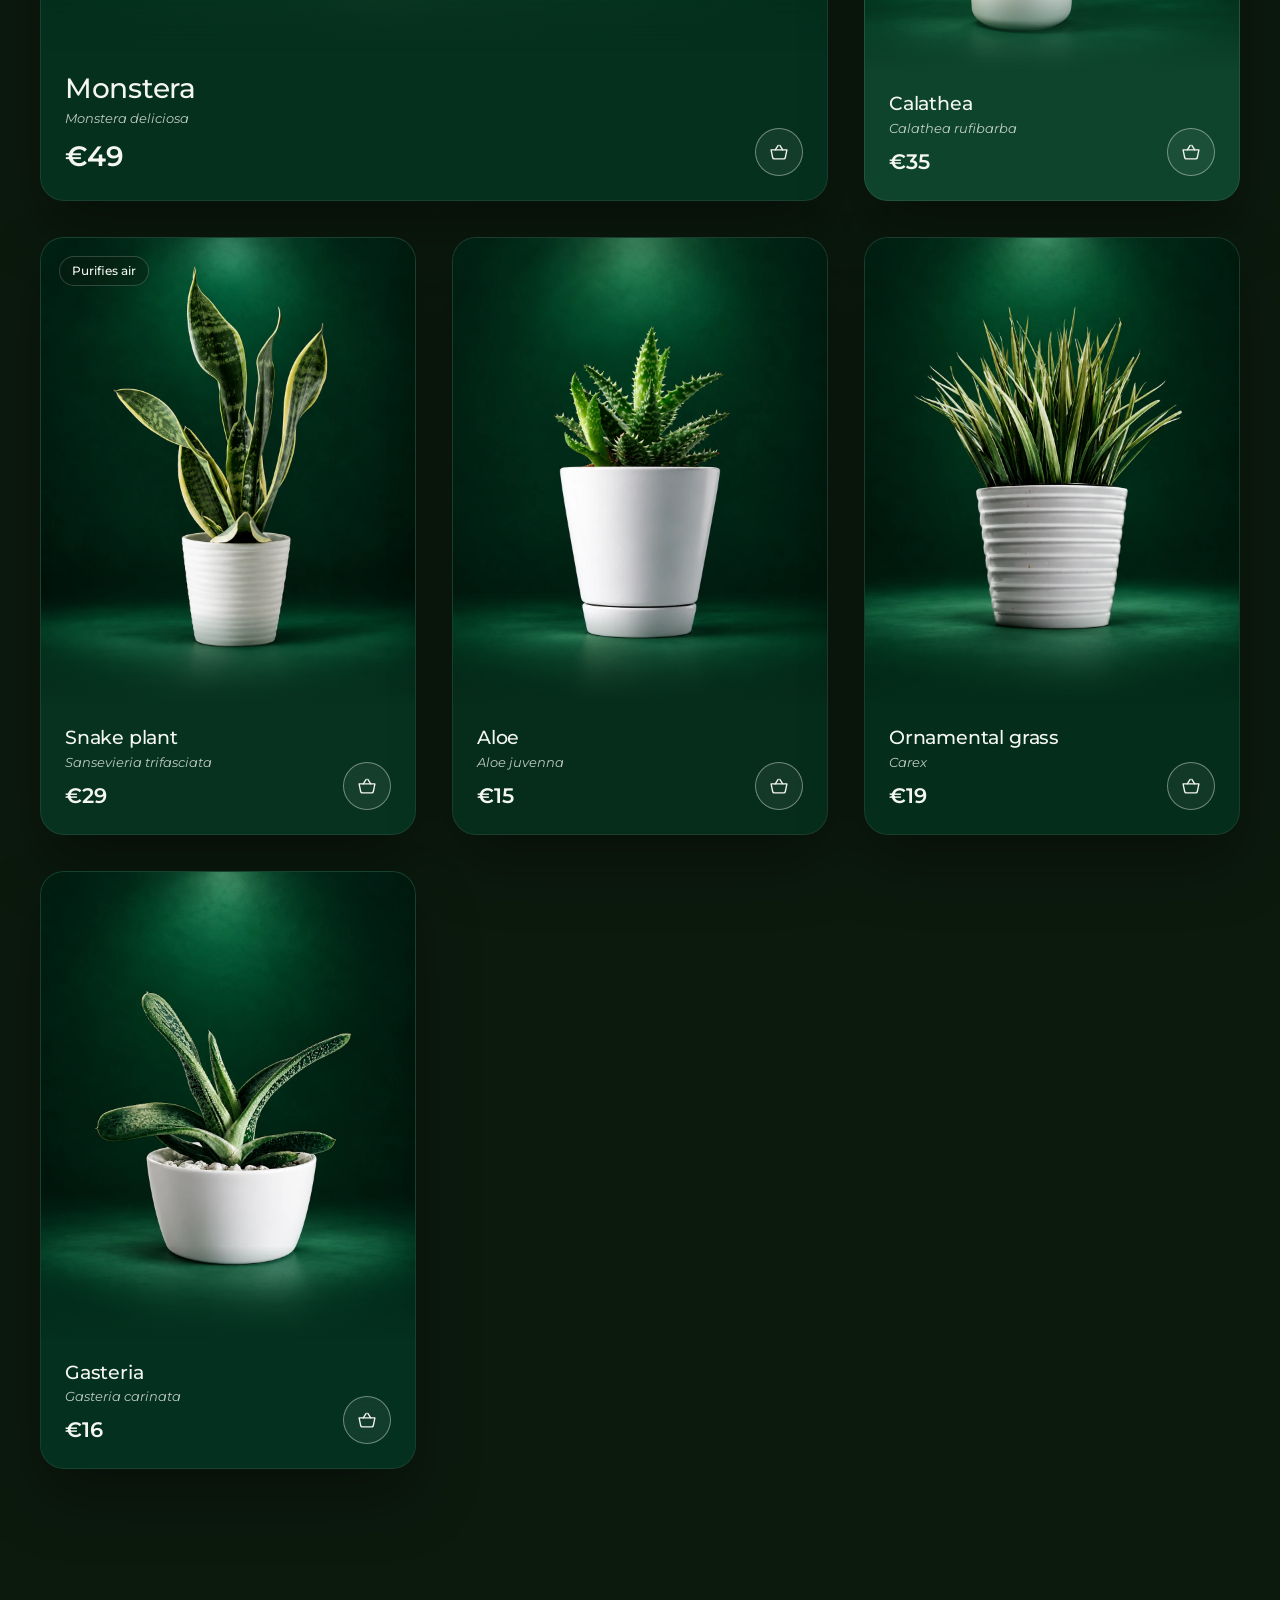
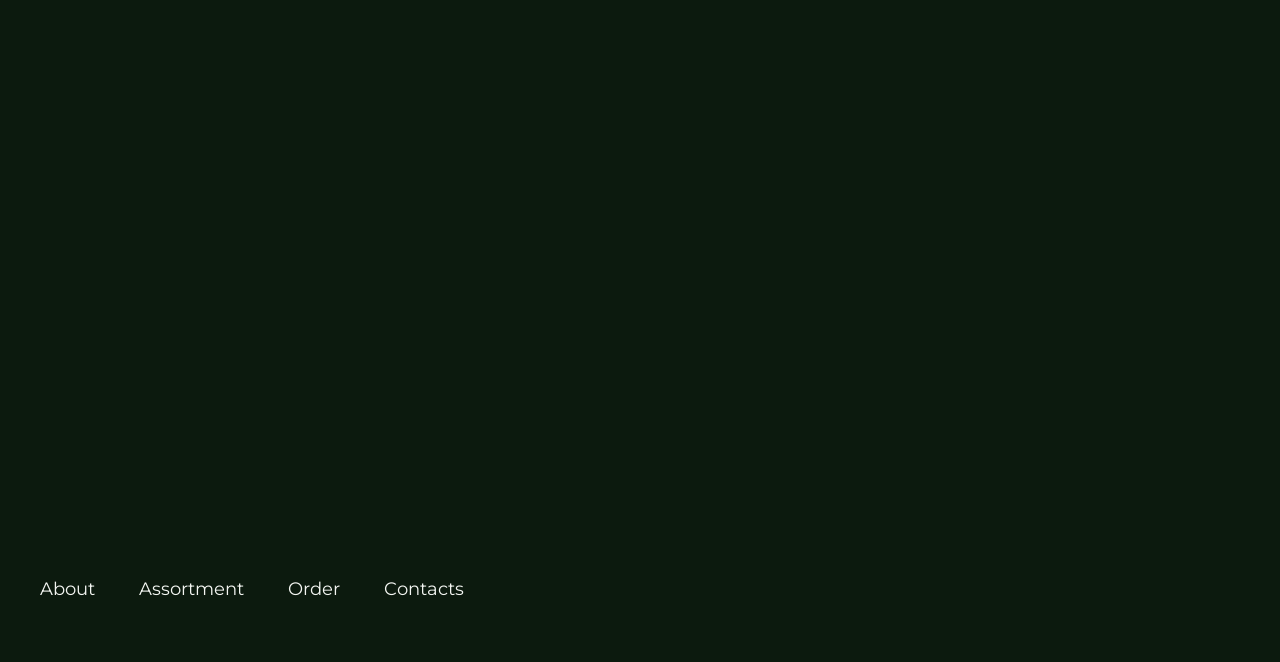
==== commit a98ba5f5: "Version CSS/JS links so browsers pick up new deploys GitHub Pages serves files with max-age=600, so " ====
--- a/index.html
+++ b/index.html
@@ -11,7 +11,7 @@
   <link rel="preconnect" href="https://fonts.gstatic.com" crossorigin>
   <link href="https://fonts.googleapis.com/css2?family=Montserrat:wght@300;400;500;600&display=swap" rel="stylesheet">
   <link rel="preload" as="image" href="img/bg.jpg">
-  <link rel="stylesheet" href="styles.css">
+  <link rel="stylesheet" href="styles.css?v=2026100501">
 </head>
 <body data-title="meta.title" data-desc="meta.desc">
   <div class="bg" aria-hidden="true"></div>
@@ -209,9 +209,9 @@
 
   <div class="toast" id="toast" role="status" aria-live="polite"></div>
 
-  <script src="js/data.js"></script>
-  <script src="js/i18n.js"></script>
-  <script src="js/common.js"></script>
-  <script src="js/home.js"></script>
+  <script src="js/data.js?v=2026100501"></script>
+  <script src="js/i18n.js?v=2026100501"></script>
+  <script src="js/common.js?v=2026100501"></script>
+  <script src="js/home.js?v=2026100501"></script>
 </body>
 </html>
--- a/styles.css
+++ b/styles.css
@@ -27,9 +27,17 @@
 }
 
 /* ---------- Background: fern photo + soft focus edges ---------- */
+/* Oversized on purpose: mobile Safari draws the page under the status bar and while its
+   toolbars collapse it shows more than the layout viewport. A plain `inset: 0` layer would
+   leave a flat band there that the content visibly slides into. Extending evenly up and down
+   keeps the photo centred. */
 .bg {
   position: fixed;
-  inset: 0;
+  left: 0;
+  right: 0;
+  top: -20vh;
+  height: 140vh;
+  height: calc(100lvh + 40vh);
   z-index: -2;
   background:
     radial-gradient(ellipse 80% 70% at 50% 40%, transparent, rgba(0, 0, 0, 0.35)),
@@ -687,13 +695,14 @@
 .pd__link--muted { color: var(--muted); }
 .pd__link[hidden] { display: none; }
 
-/* phones: dialog becomes a bottom sheet */
+/* phones: a centred card with an even gap all round; content scrolls inside if it is taller */
 @media (max-width: 760px) {
-  .pd { width: 100%; max-height: 100dvh; margin: auto 0 0; }
+  .pd { width: calc(100% - 24px); max-height: calc(100dvh - 24px); margin: auto; }
   .pd[open] { animation-name: pd-up; }
-  .pd__panel { grid-template-columns: 1fr; max-height: 92dvh; border-radius: 26px 26px 0 0; }
-  .pd__media { height: 44dvh; min-height: 0; border-radius: 26px 26px 0 0; }
-  .pd__img { object-position: 50% 60%; }
+  .pd__panel { grid-template-columns: 1fr; max-height: calc(100dvh - 24px); border-radius: 24px; }
+  /* square photo: the whole plant and pot fit the frame */
+  .pd__media { height: auto; min-height: 0; aspect-ratio: 1 / 1; border-radius: 24px 24px 0 0; }
+  .pd__img { object-position: 50% 50%; }
   .pd__info { padding: 24px 20px 28px; }
   .pd__care li { padding: 10px 12px; column-gap: 10px; }
   .pd__price { font-size: 26px; }
@@ -952,6 +961,7 @@
   .plant__tag { top: 10px; left: 10px; font-size: 11px; }
   .plant__add { width: 100%; height: 40px; border-radius: 12px; margin-top: 6px; }
   .contact { gap: 30px; padding-bottom: 70px; }
+  .cart-summary { max-width: none; }
   .video__play { width: 72px; height: 72px; border-width: 3px; }
   .header__right { gap: 16px; }
   .cartpage { padding-bottom: 70px; }
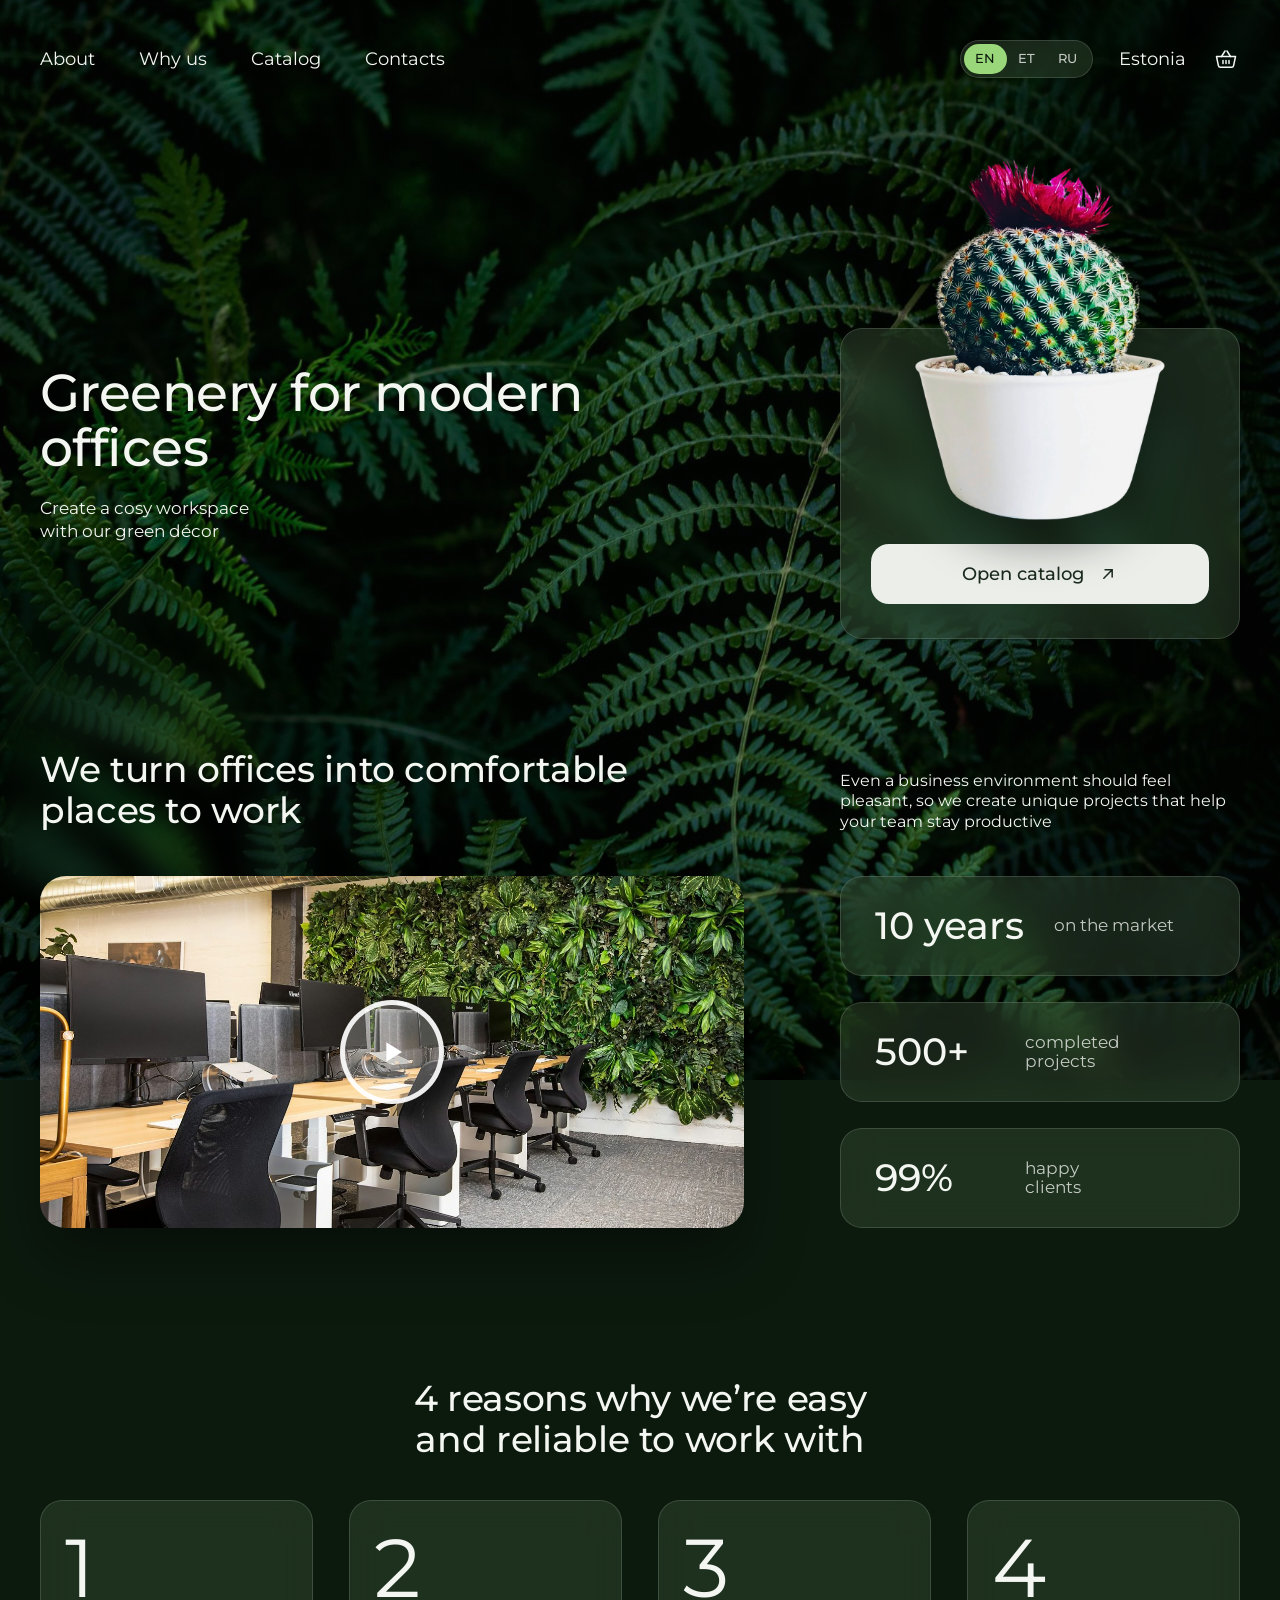
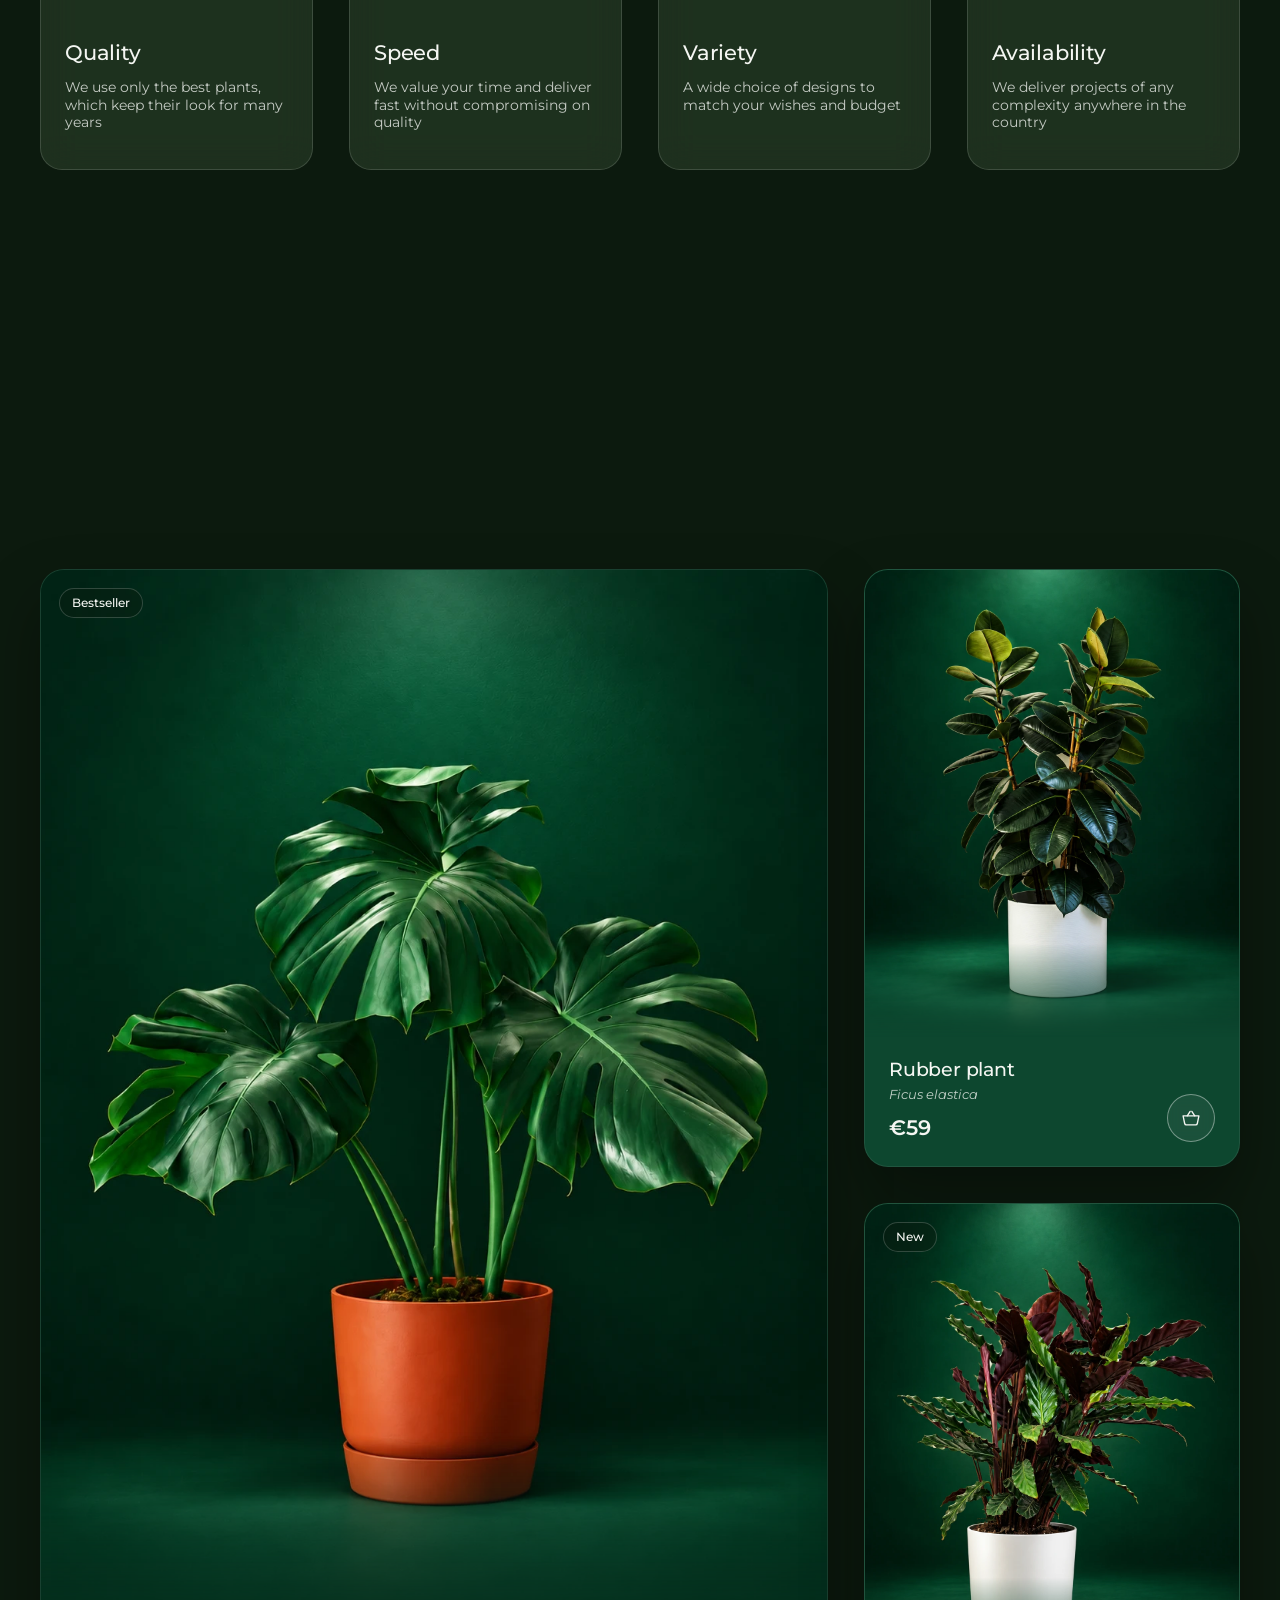
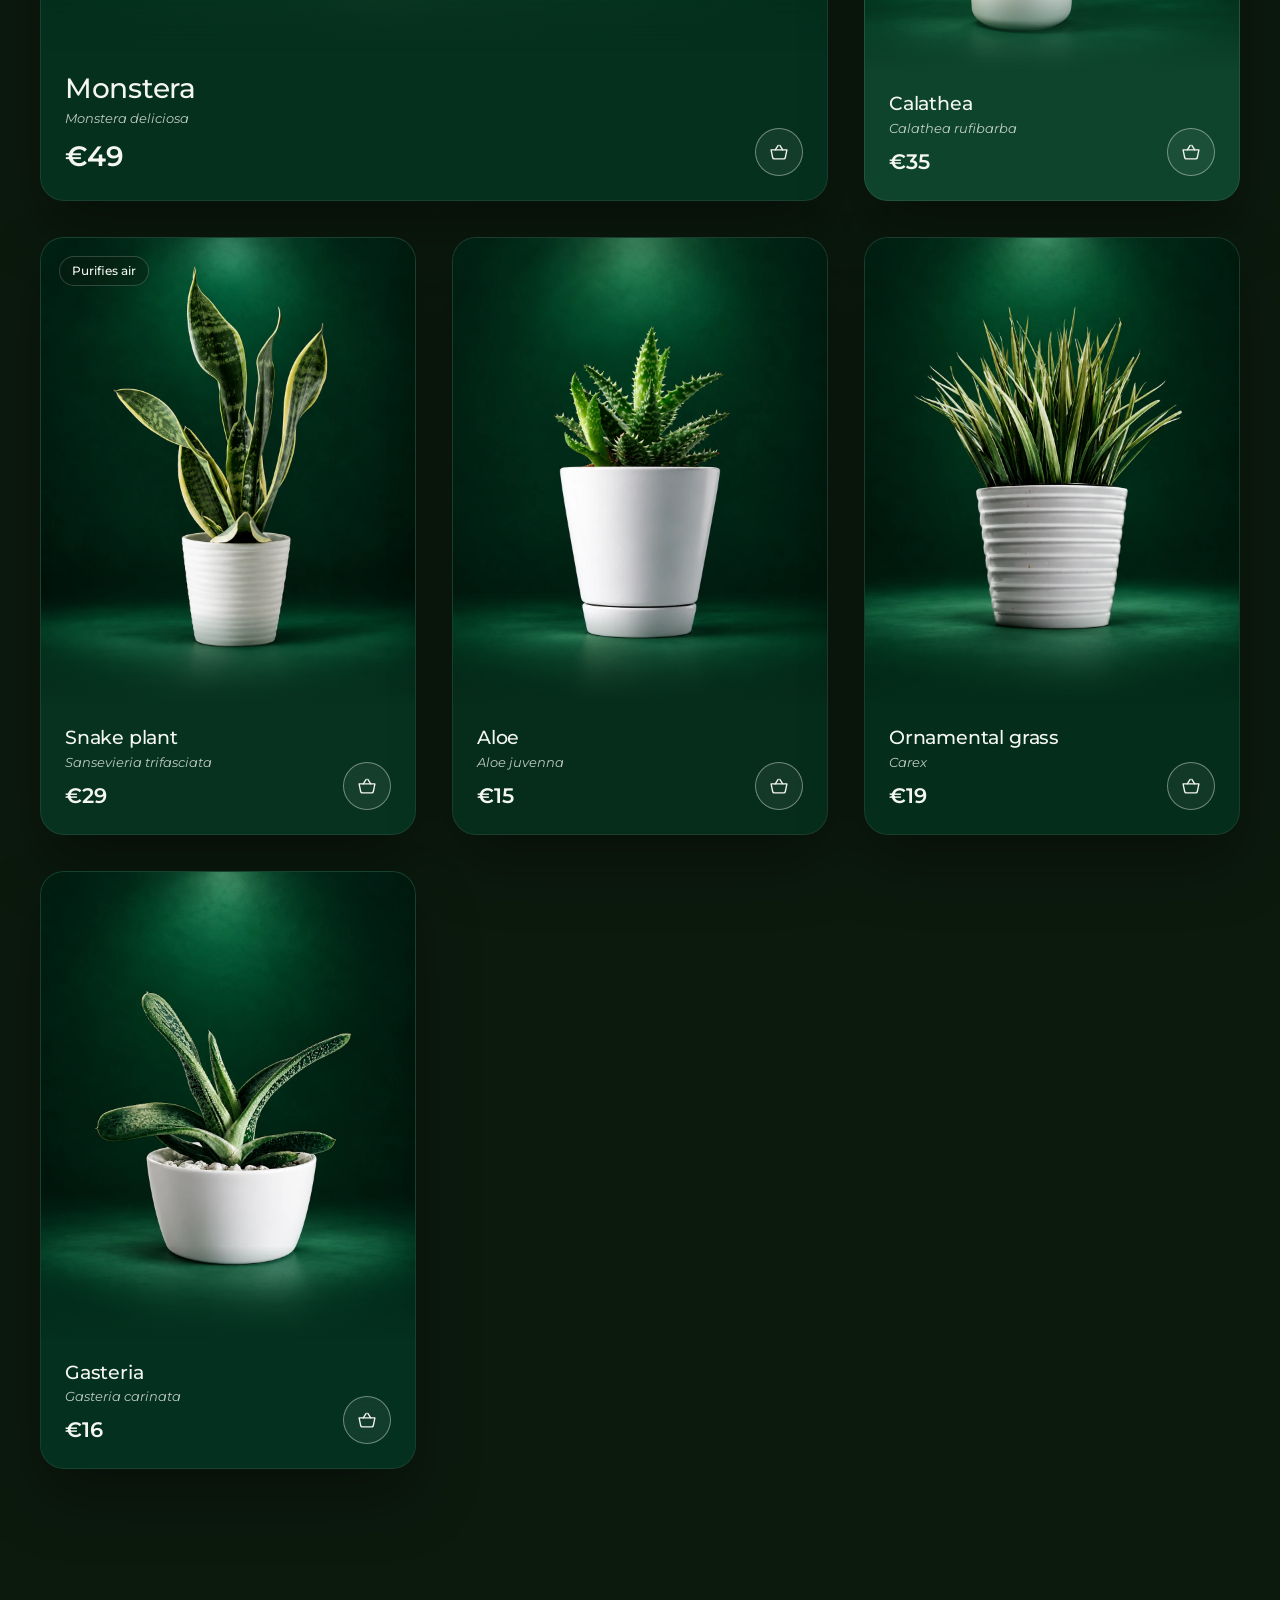
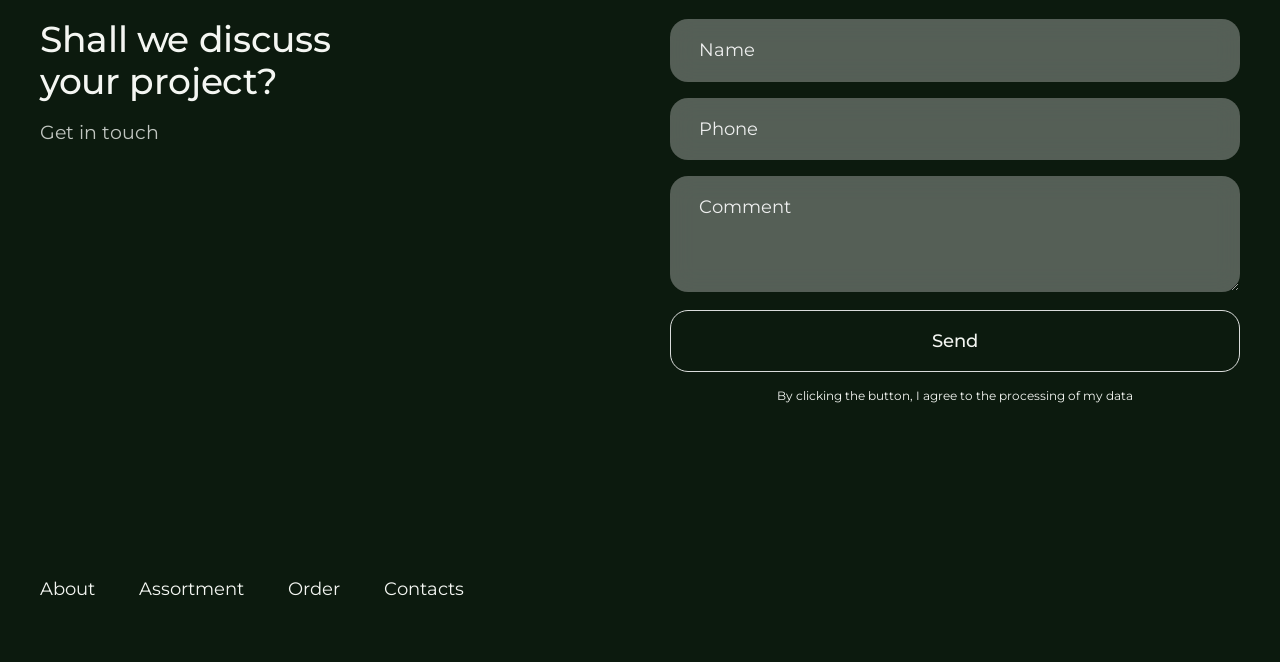
==== commit f7639e81: "Sticky glass header on phones Mobile Safari scrolls the page under its status-bar strip and paints i" ====
--- a/index.html
+++ b/index.html
@@ -6,12 +6,12 @@
   <title>Green Office — office greening and plant design</title>
   <meta name="description" content="Turnkey office greening: live plants, green walls and care. 10 years on the market, 500+ projects.">
   <link rel="icon" href="img/favicon.svg" type="image/svg+xml">
-  <meta name="theme-color" content="#0c1a0e">
+  <meta name="theme-color" content="#0f2213">
   <link rel="preconnect" href="https://fonts.googleapis.com">
   <link rel="preconnect" href="https://fonts.gstatic.com" crossorigin>
   <link href="https://fonts.googleapis.com/css2?family=Montserrat:wght@300;400;500;600&display=swap" rel="stylesheet">
   <link rel="preload" as="image" href="img/bg.jpg">
-  <link rel="stylesheet" href="styles.css?v=2026100501">
+  <link rel="stylesheet" href="styles.css?v=2026100502">
 </head>
 <body data-title="meta.title" data-desc="meta.desc">
   <div class="bg" aria-hidden="true"></div>
@@ -209,9 +209,9 @@
 
   <div class="toast" id="toast" role="status" aria-live="polite"></div>
 
-  <script src="js/data.js?v=2026100501"></script>
-  <script src="js/i18n.js?v=2026100501"></script>
-  <script src="js/common.js?v=2026100501"></script>
-  <script src="js/home.js?v=2026100501"></script>
+  <script src="js/data.js?v=2026100502"></script>
+  <script src="js/i18n.js?v=2026100502"></script>
+  <script src="js/common.js?v=2026100502"></script>
+  <script src="js/home.js?v=2026100502"></script>
 </body>
 </html>
--- a/styles.css
+++ b/styles.css
@@ -935,7 +935,23 @@
 
 @media (max-width: 720px) {
   .container { padding-left: 16px; padding-right: 16px; }
-  .header { padding-top: 18px; padding-bottom: 18px; flex-wrap: nowrap; }
+  /* Sticky glass bar on phones. Mobile Safari always lets the page scroll under its
+     status-bar strip; with a fixed bar at the top the strip takes the bar's colour
+     and content slides under a proper header instead of a flat band. */
+  .header {
+    position: sticky;
+    top: 0;
+    z-index: 20;
+    padding-top: 12px;
+    padding-bottom: 12px;
+    flex-wrap: nowrap;
+    background: rgba(12, 28, 16, 0.72);
+    border-bottom: 1px solid rgba(255, 255, 255, 0.08);
+    backdrop-filter: blur(18px) saturate(120%);
+    -webkit-backdrop-filter: blur(18px) saturate(120%);
+  }
+  /* anchors land below the sticky bar */
+  main section[id] { scroll-margin-top: 76px; }
   .header .nav, .header .lang, .header .city { display: none; }
   .header .brand { display: flex; }
   .burger { display: flex; }
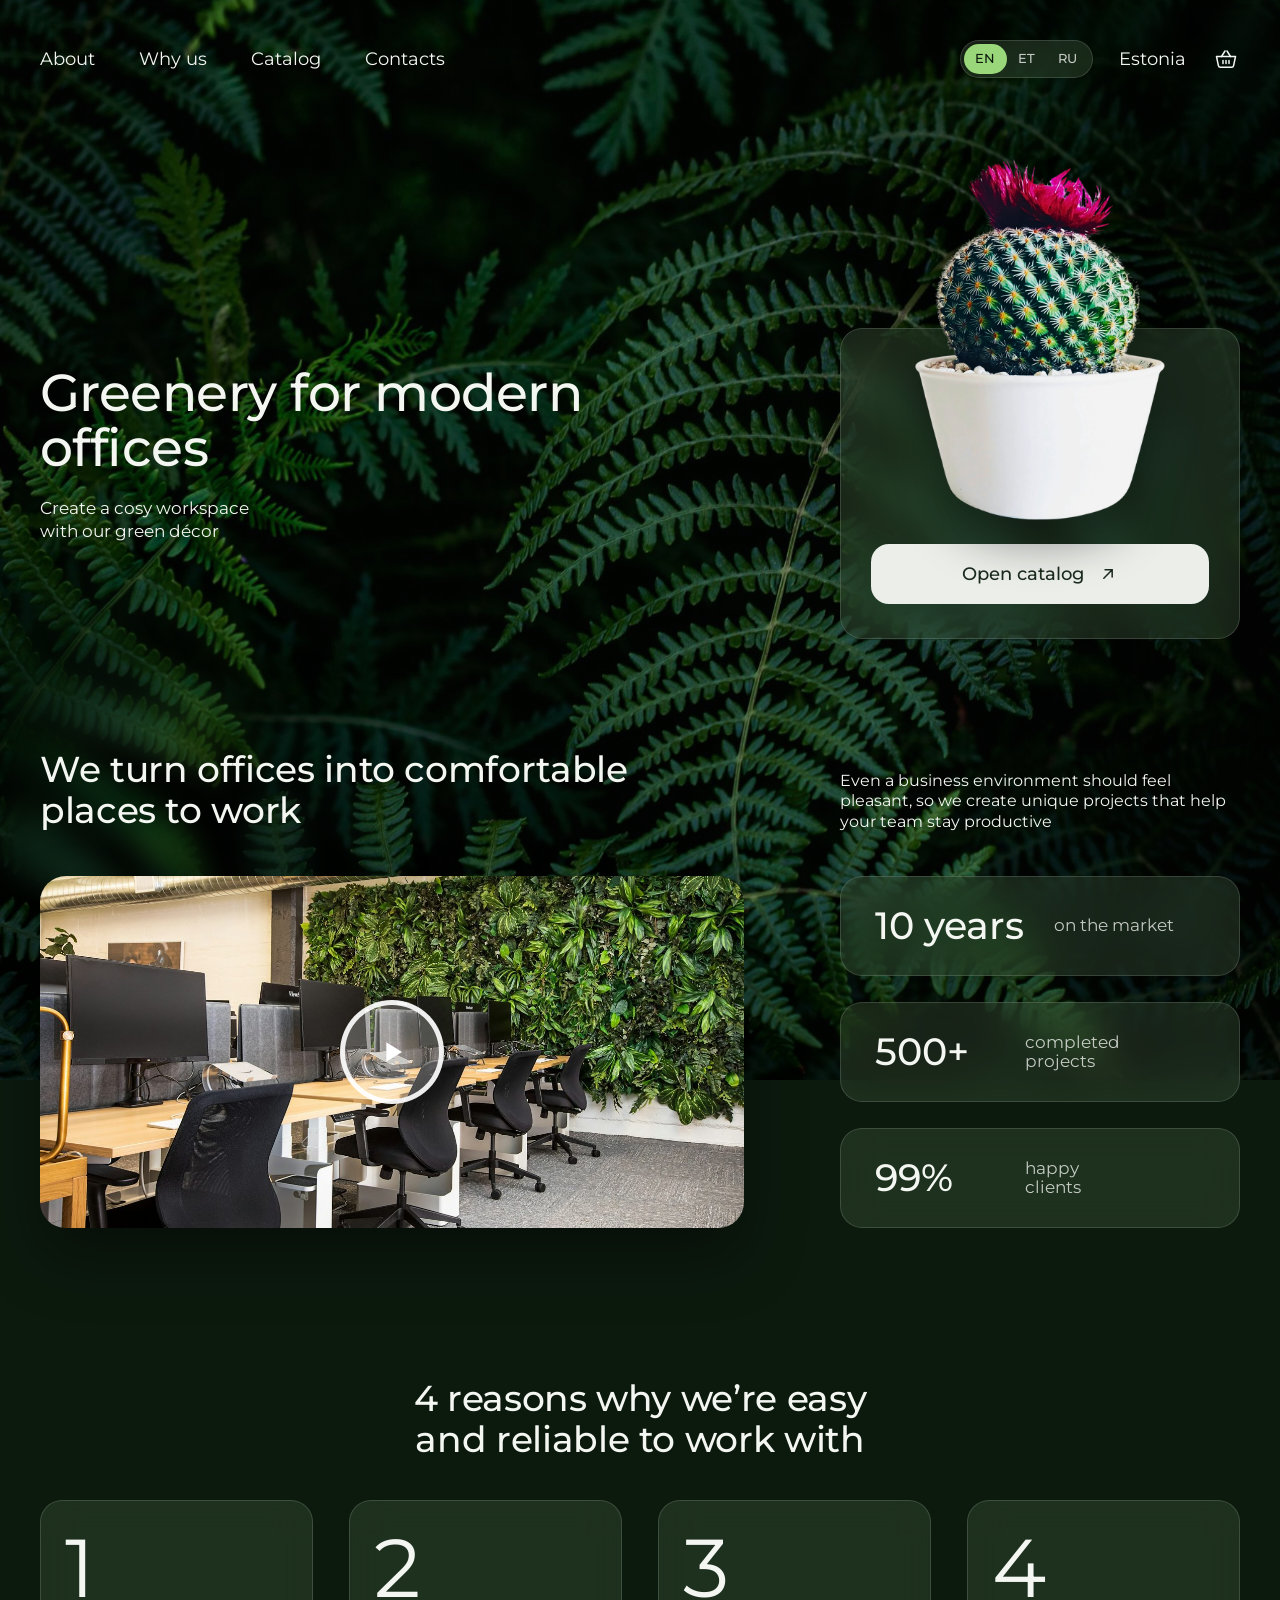
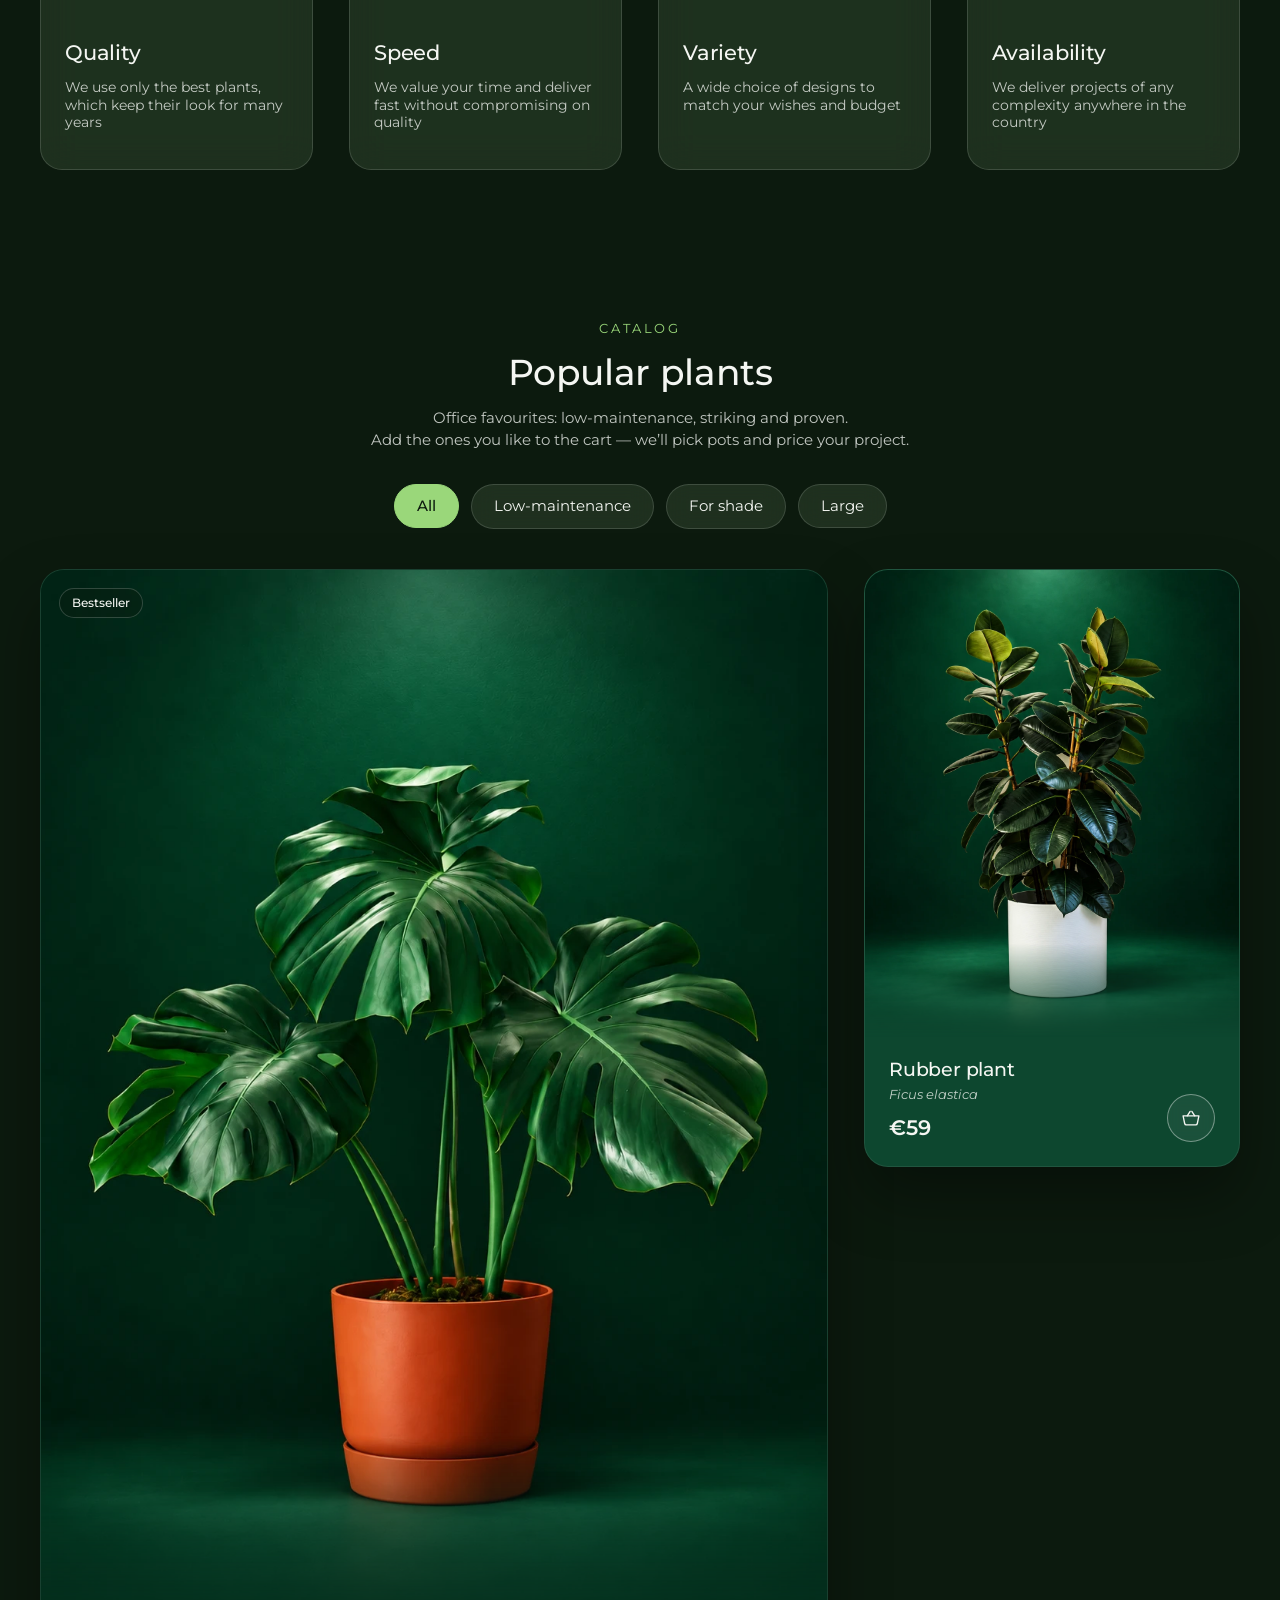
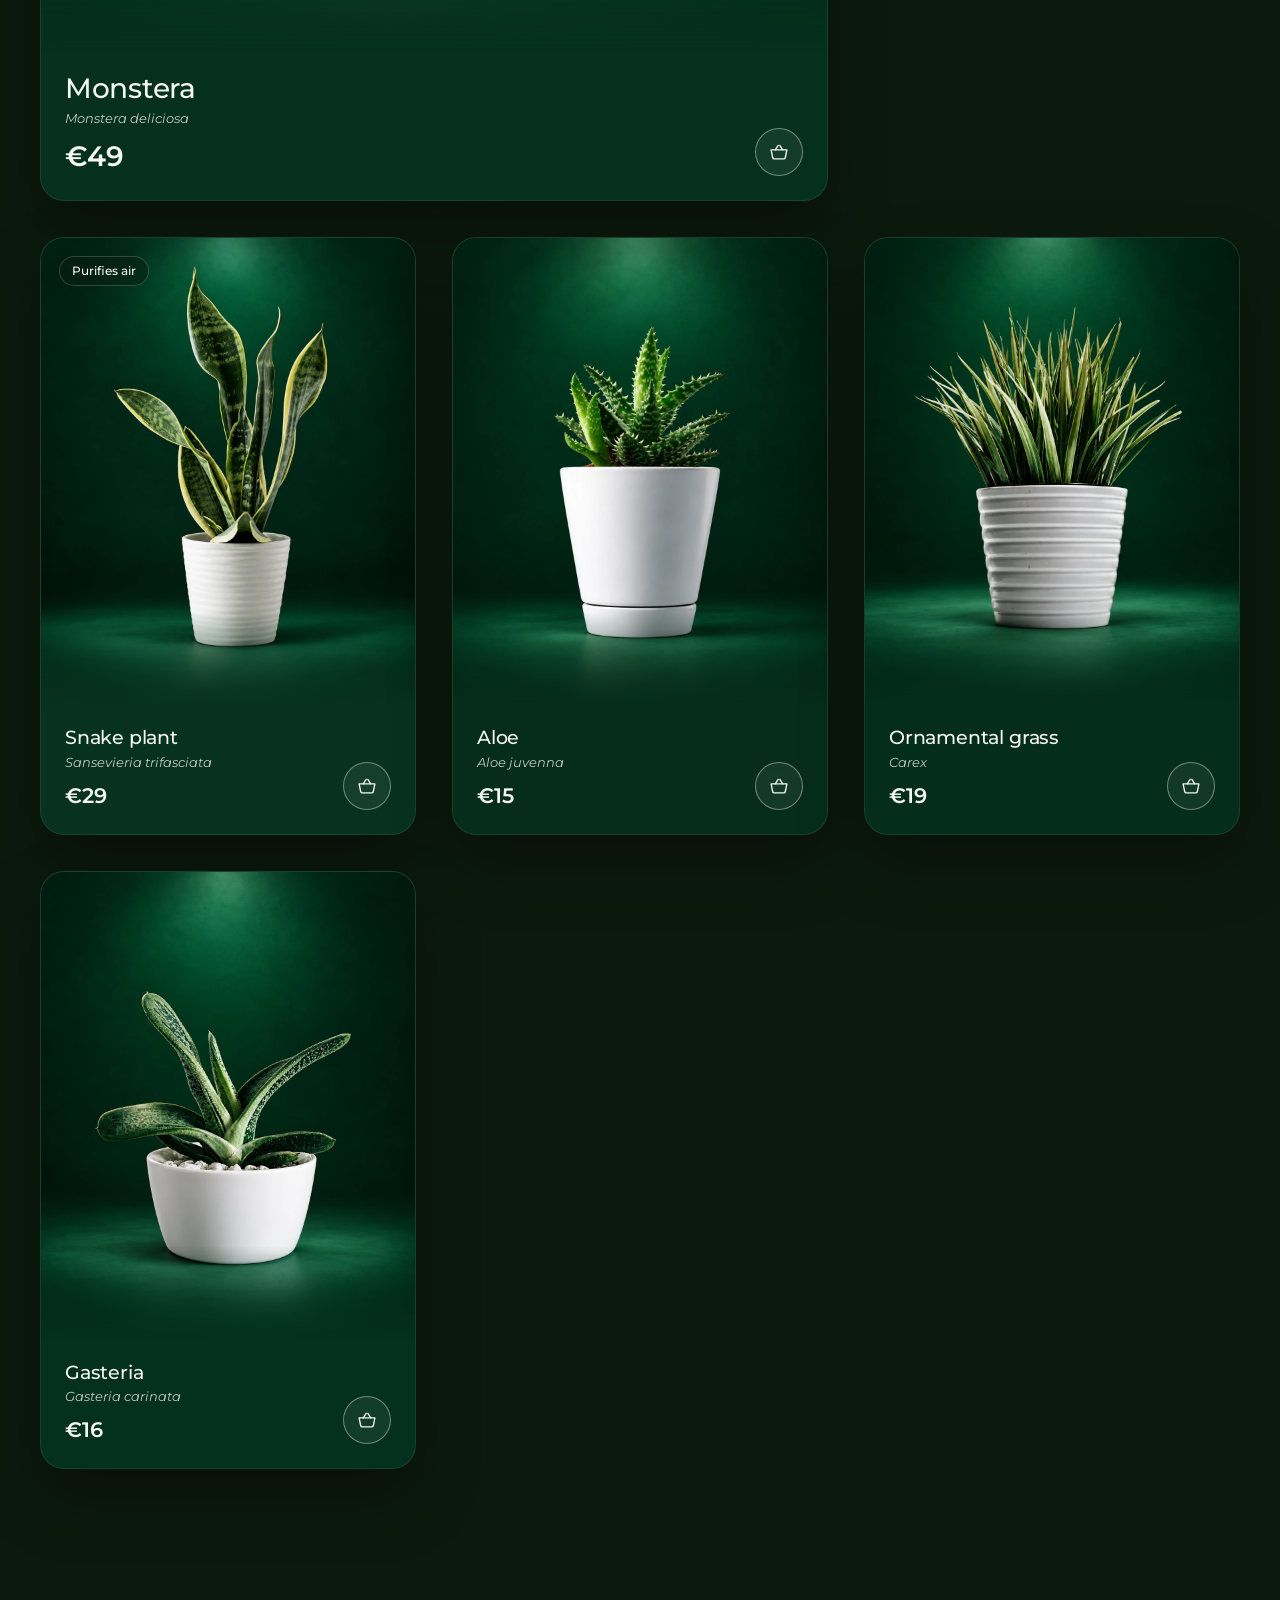
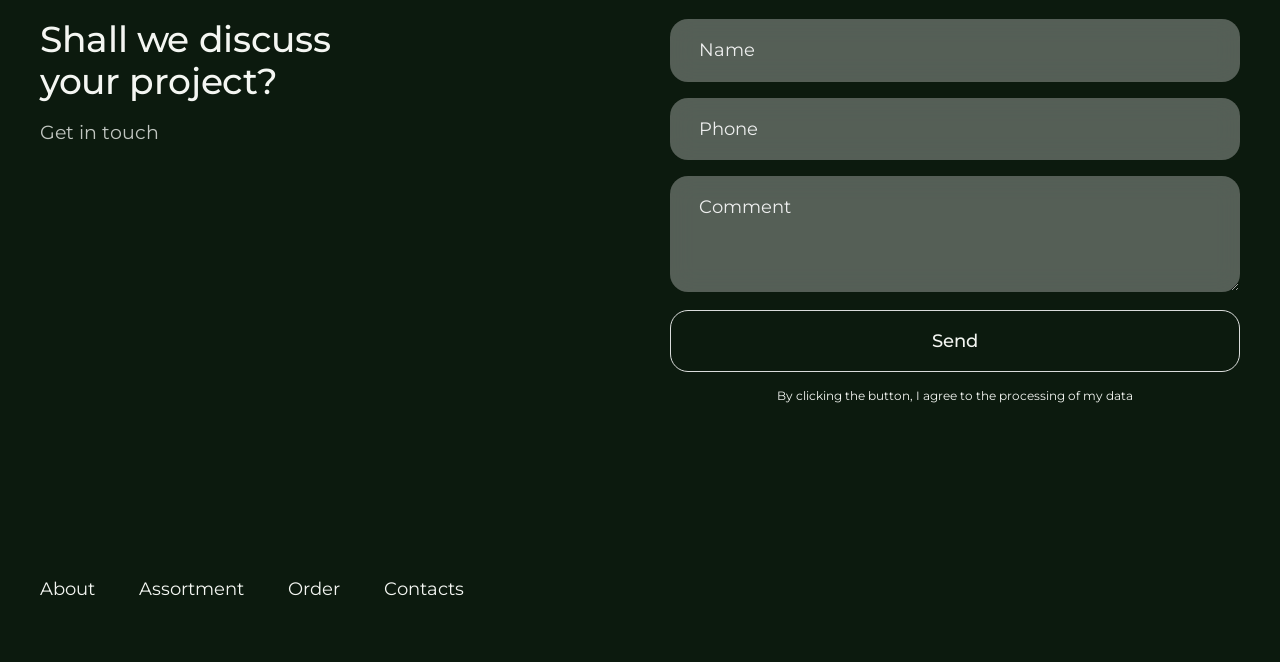
==== commit 3dc5c6c5: "Fix plant dialog on iPhone: text slid under the photo WebKit sizes a grid row that holds an aspect-r" ====
--- a/index.html
+++ b/index.html
@@ -11,7 +11,7 @@
   <link rel="preconnect" href="https://fonts.gstatic.com" crossorigin>
   <link href="https://fonts.googleapis.com/css2?family=Montserrat:wght@300;400;500;600&display=swap" rel="stylesheet">
   <link rel="preload" as="image" href="img/bg.jpg">
-  <link rel="stylesheet" href="styles.css?v=2026100502">
+  <link rel="stylesheet" href="styles.css?v=2026100503">
 </head>
 <body data-title="meta.title" data-desc="meta.desc">
   <div class="bg" aria-hidden="true"></div>
@@ -209,9 +209,9 @@
 
   <div class="toast" id="toast" role="status" aria-live="polite"></div>
 
-  <script src="js/data.js?v=2026100502"></script>
-  <script src="js/i18n.js?v=2026100502"></script>
-  <script src="js/common.js?v=2026100502"></script>
-  <script src="js/home.js?v=2026100502"></script>
+  <script src="js/data.js?v=2026100503"></script>
+  <script src="js/i18n.js?v=2026100503"></script>
+  <script src="js/common.js?v=2026100503"></script>
+  <script src="js/home.js?v=2026100503"></script>
 </body>
 </html>
--- a/styles.css
+++ b/styles.css
@@ -699,7 +699,9 @@
 @media (max-width: 760px) {
   .pd { width: calc(100% - 24px); max-height: calc(100dvh - 24px); margin: auto; }
   .pd[open] { animation-name: pd-up; }
-  .pd__panel { grid-template-columns: 1fr; max-height: calc(100dvh - 24px); border-radius: 24px; }
+  /* plain block flow, not grid: WebKit sizes a grid row holding an aspect-ratio box as ~0,
+     so the text slid up under the photo on iPhone */
+  .pd__panel { display: block; max-height: calc(100dvh - 24px); border-radius: 24px; }
   /* square photo: the whole plant and pot fit the frame */
   .pd__media { height: auto; min-height: 0; aspect-ratio: 1 / 1; border-radius: 24px 24px 0 0; }
   .pd__img { object-position: 50% 50%; }
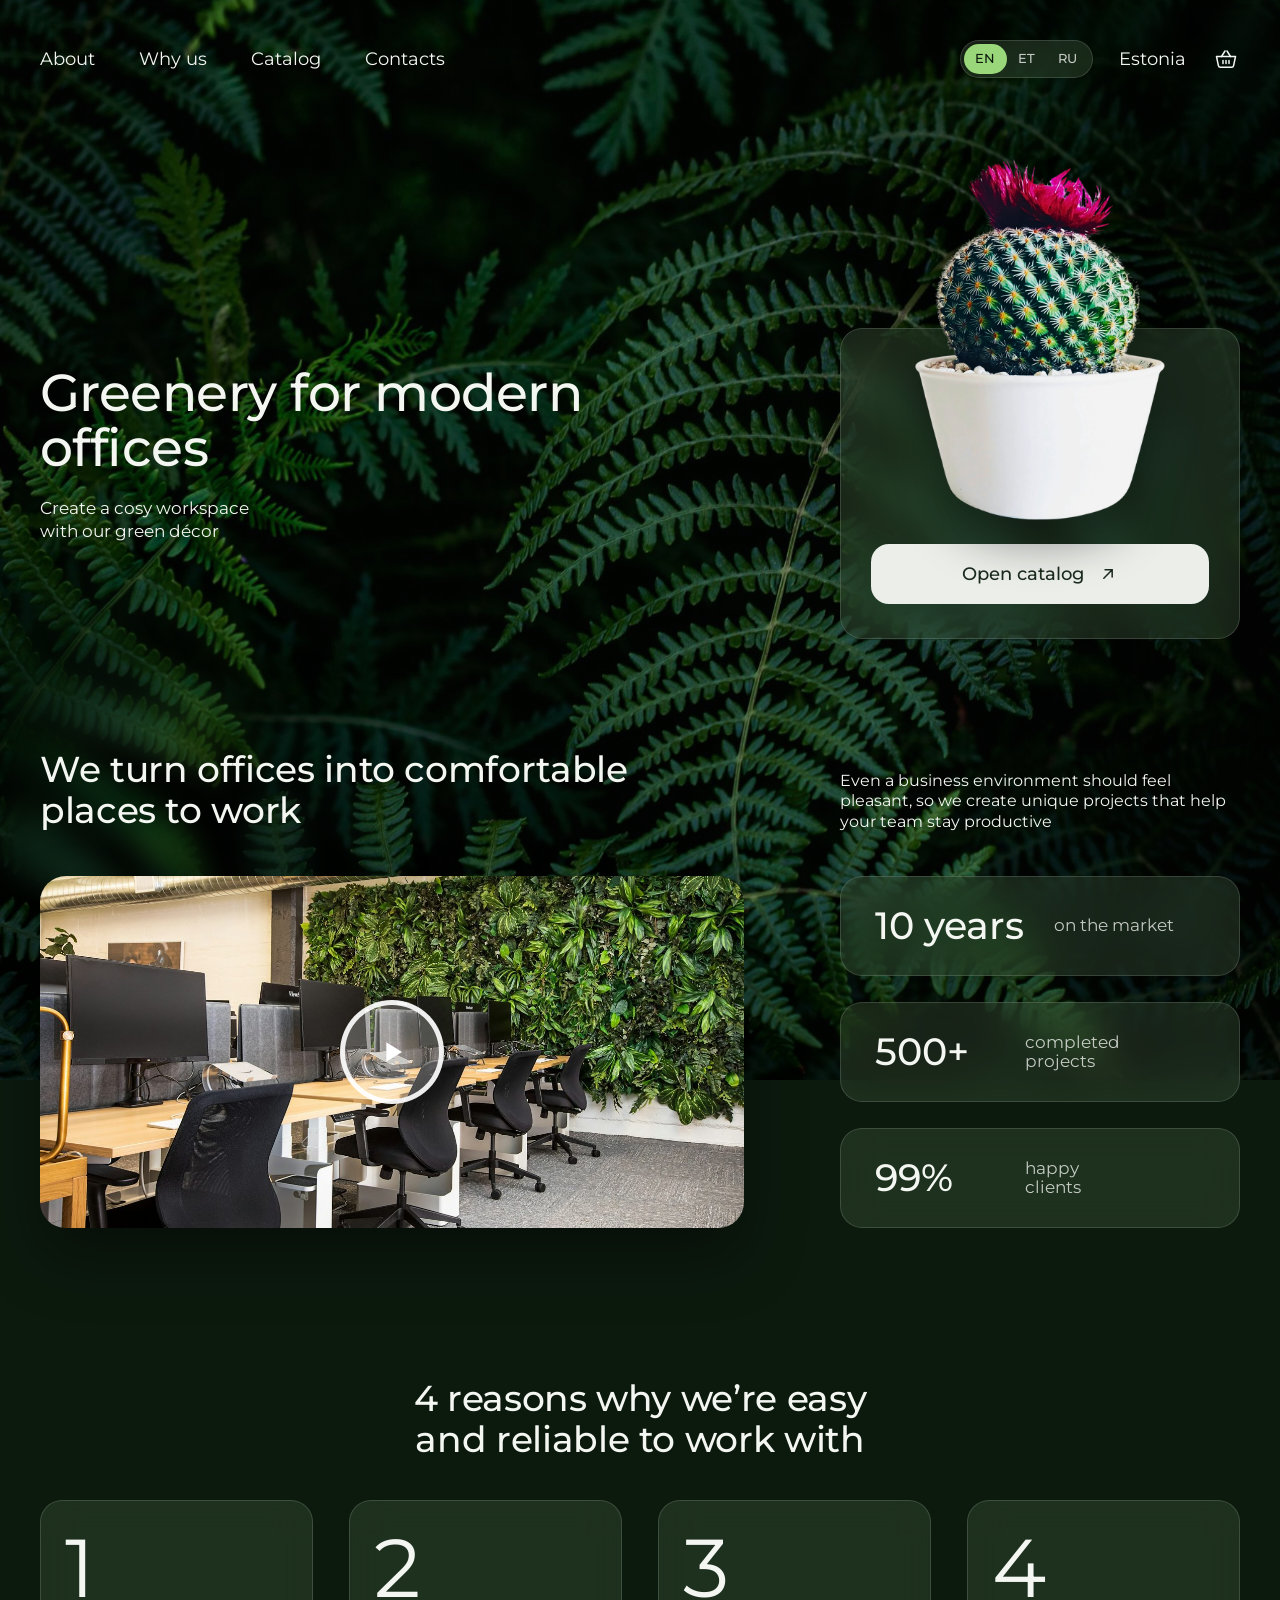
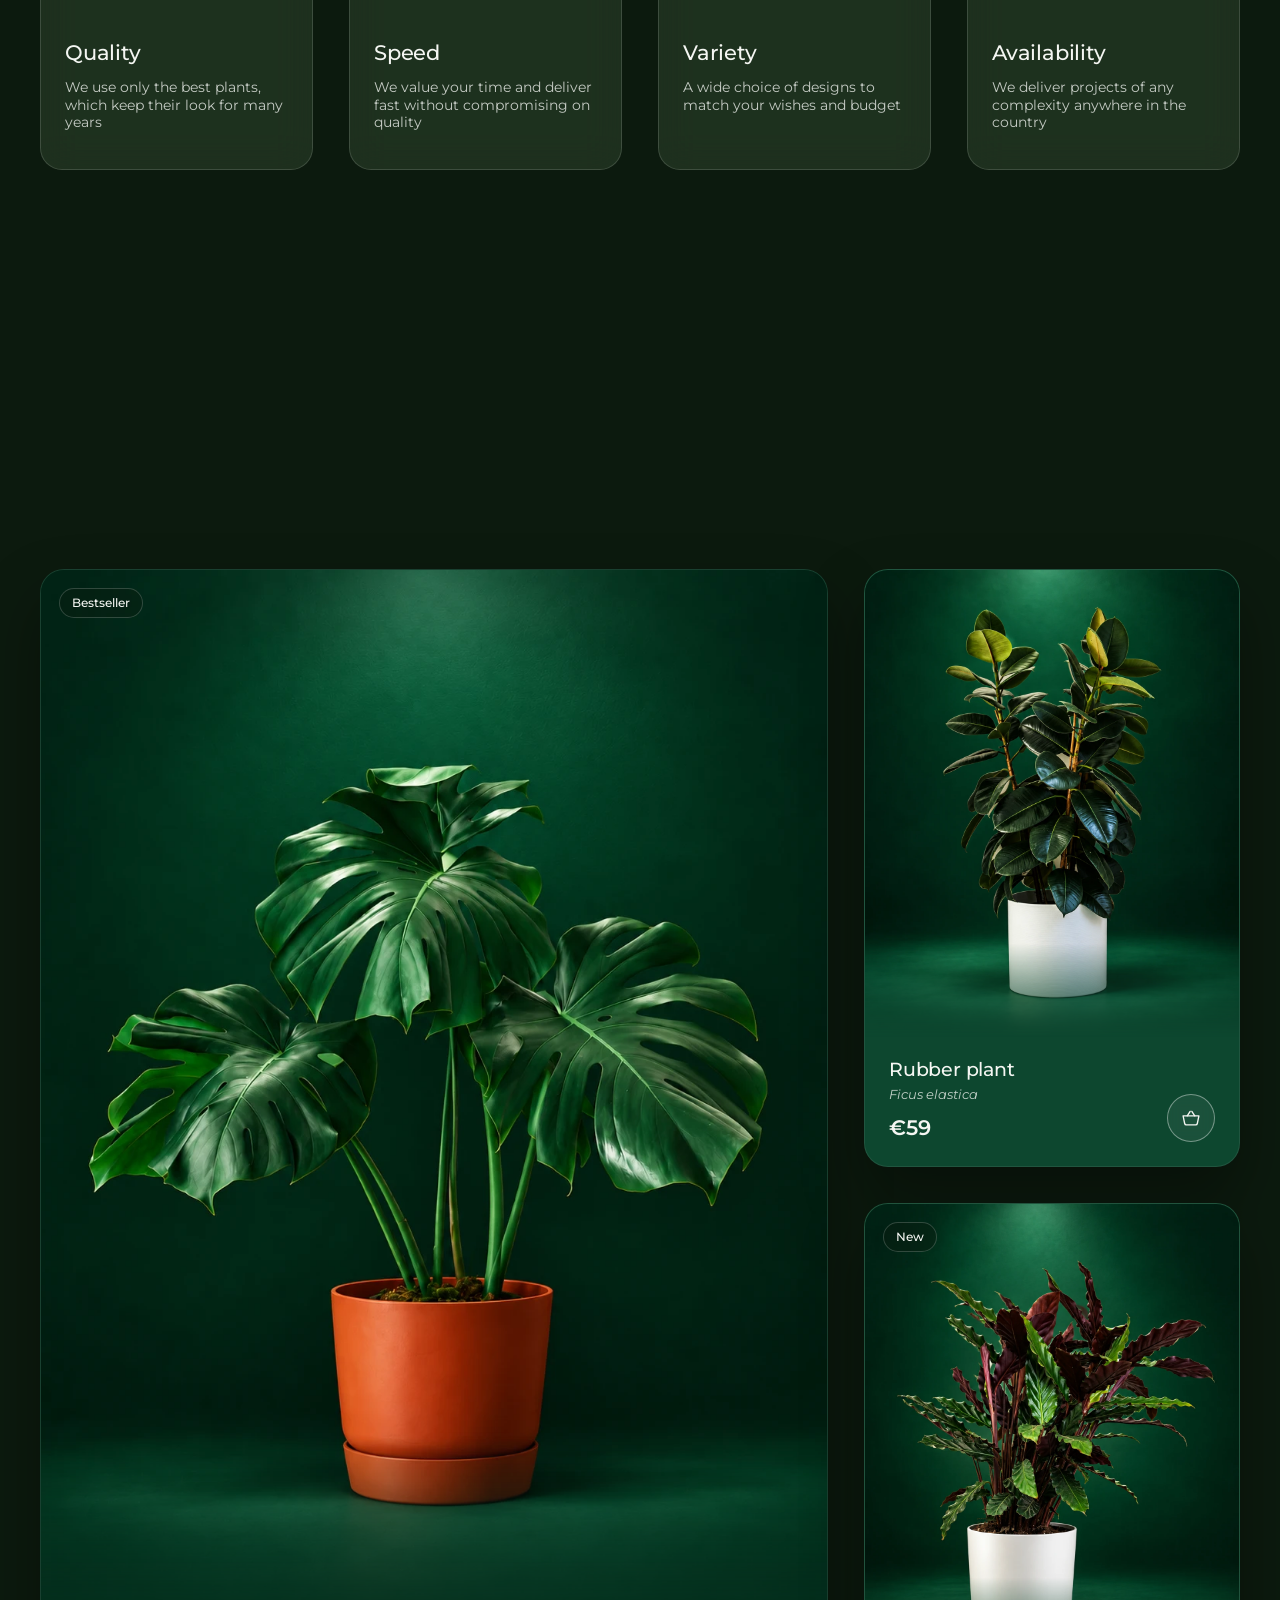
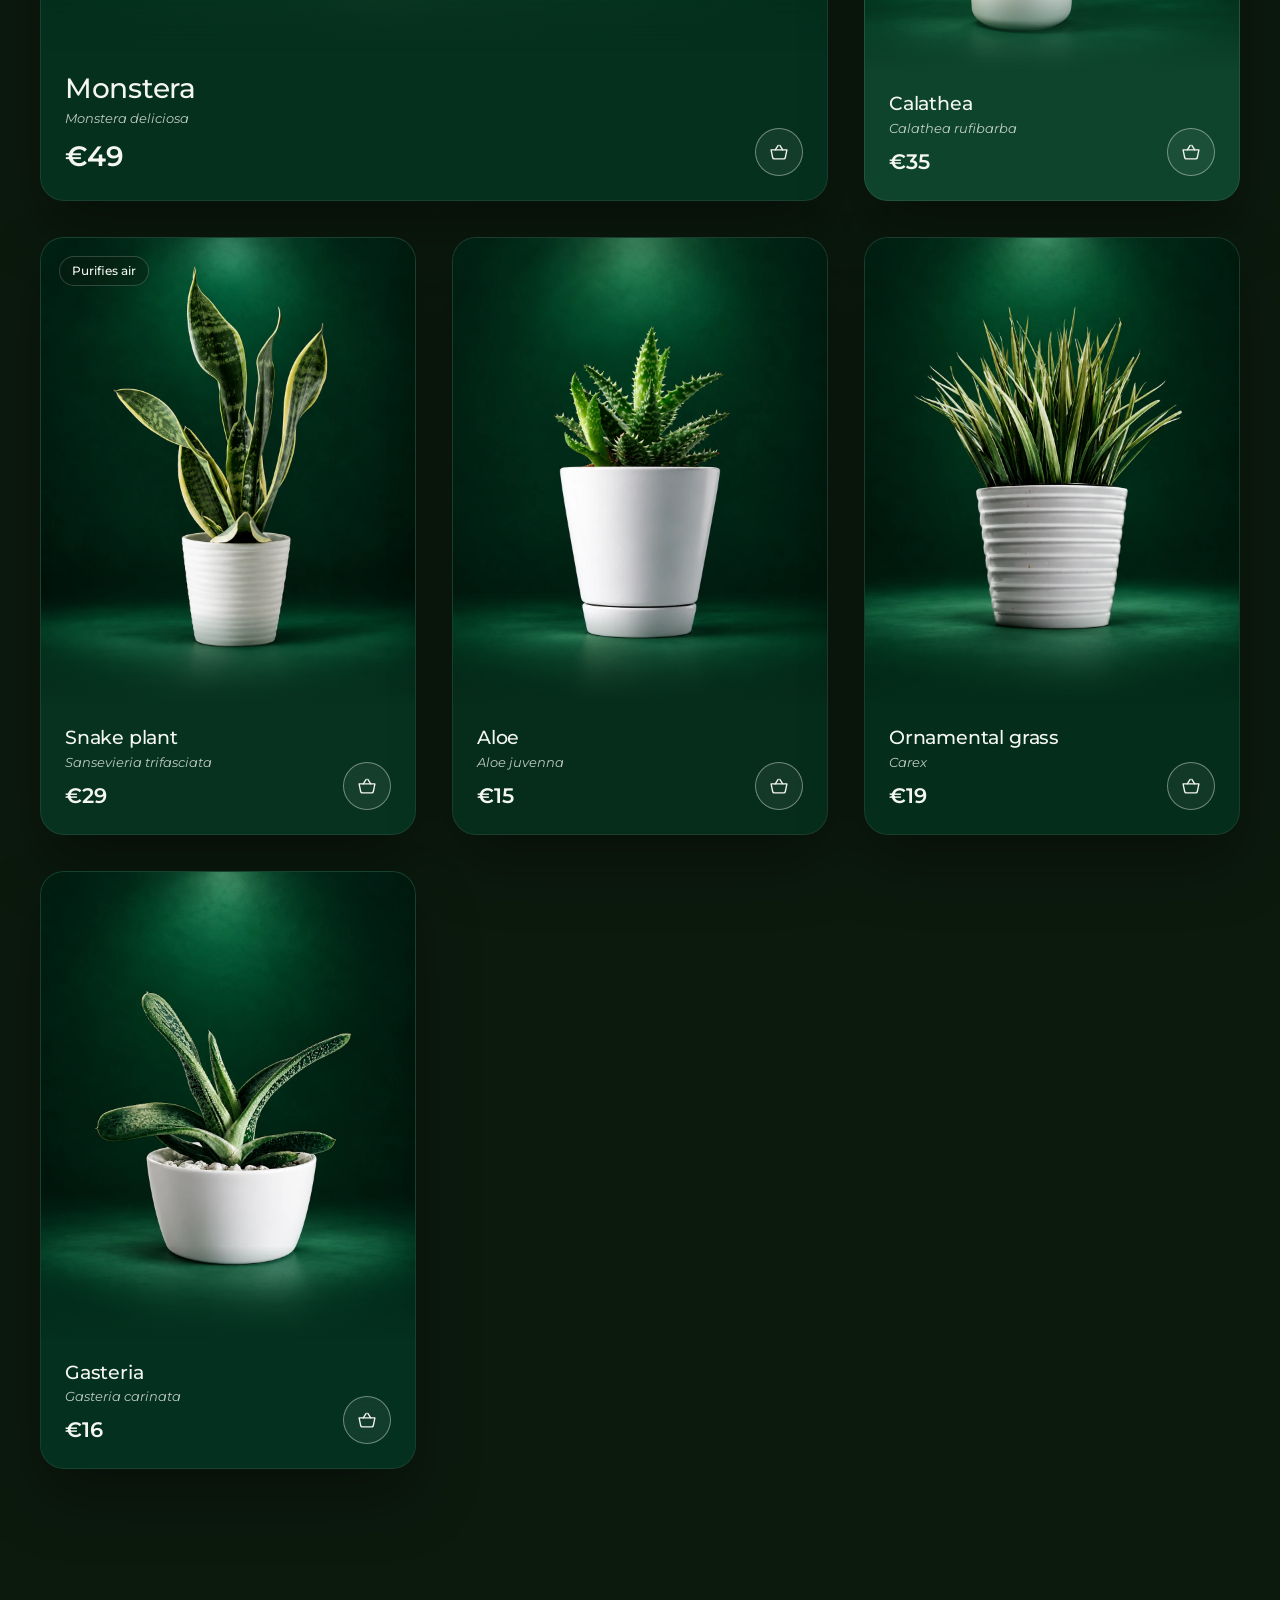
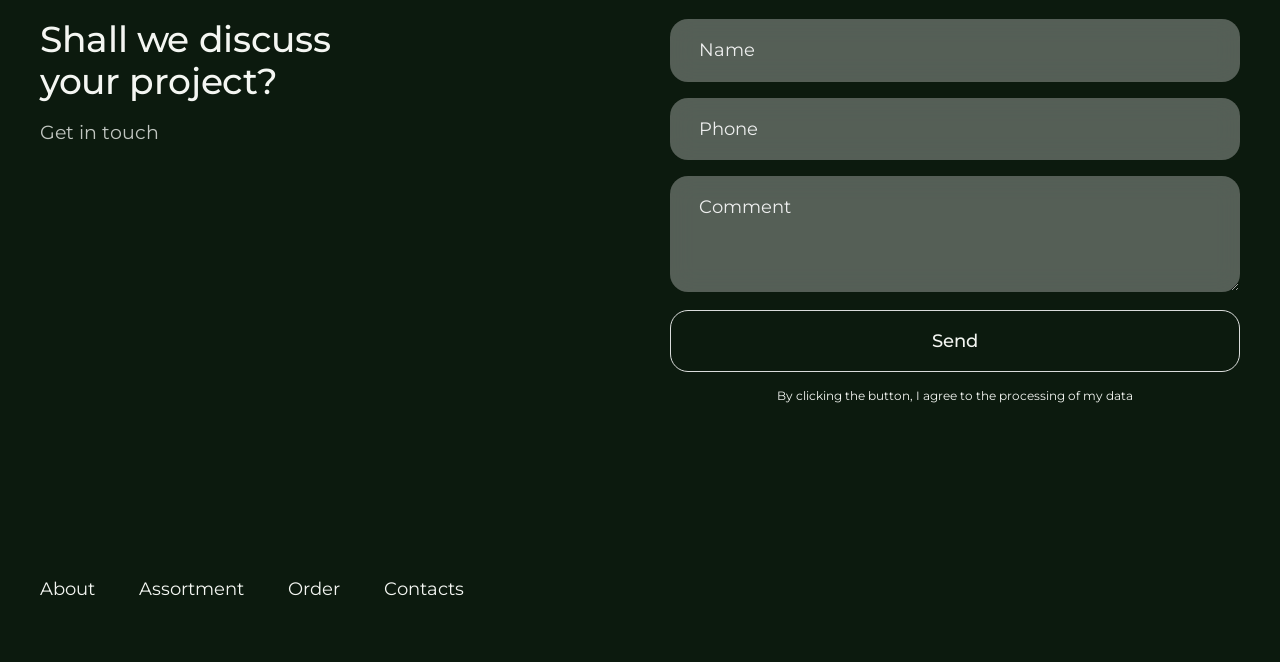
==== commit 70d88c07: "Swipe between plants in the dialog; lower the hero cactus on phones The photo follows a horizontal d" ====
--- a/index.html
+++ b/index.html
@@ -11,7 +11,7 @@
   <link rel="preconnect" href="https://fonts.gstatic.com" crossorigin>
   <link href="https://fonts.googleapis.com/css2?family=Montserrat:wght@300;400;500;600&display=swap" rel="stylesheet">
   <link rel="preload" as="image" href="img/bg.jpg">
-  <link rel="stylesheet" href="styles.css?v=2026100503">
+  <link rel="stylesheet" href="styles.css?v=2026100504">
 </head>
 <body data-title="meta.title" data-desc="meta.desc">
   <div class="bg" aria-hidden="true"></div>
@@ -209,9 +209,9 @@
 
   <div class="toast" id="toast" role="status" aria-live="polite"></div>
 
-  <script src="js/data.js?v=2026100503"></script>
-  <script src="js/i18n.js?v=2026100503"></script>
-  <script src="js/common.js?v=2026100503"></script>
-  <script src="js/home.js?v=2026100503"></script>
+  <script src="js/data.js?v=2026100504"></script>
+  <script src="js/i18n.js?v=2026100504"></script>
+  <script src="js/common.js?v=2026100504"></script>
+  <script src="js/home.js?v=2026100504"></script>
 </body>
 </html>
--- a/styles.css
+++ b/styles.css
@@ -582,7 +582,8 @@
   overflow: hidden;
   border-radius: 28px 0 0 28px;
 }
-.pd__img { width: 100%; height: 100%; object-fit: cover; }
+.pd__img { width: 100%; height: 100%; object-fit: cover; will-change: transform; }
+.pd__panel { touch-action: pan-y; }
 .pd__tag {
   position: absolute;
   top: 18px;
@@ -963,8 +964,8 @@
   .hero { padding-top: 10px; padding-bottom: 80px; }
   .hero__text { padding-top: 10px; }
   .hero__text br { display: none; }
-  .hero__card { margin: 150px auto 0; width: min(320px, 100%); }
-  .hero__plant { margin-top: -150px; }
+  .hero__card { margin: 170px auto 0; width: min(320px, 100%); }
+  .hero__plant { margin-top: -125px; }
   .about { row-gap: 22px; padding-bottom: 90px; }
   .stats { grid-template-rows: none; gap: 14px; }
   .stat { padding: 18px 22px; }
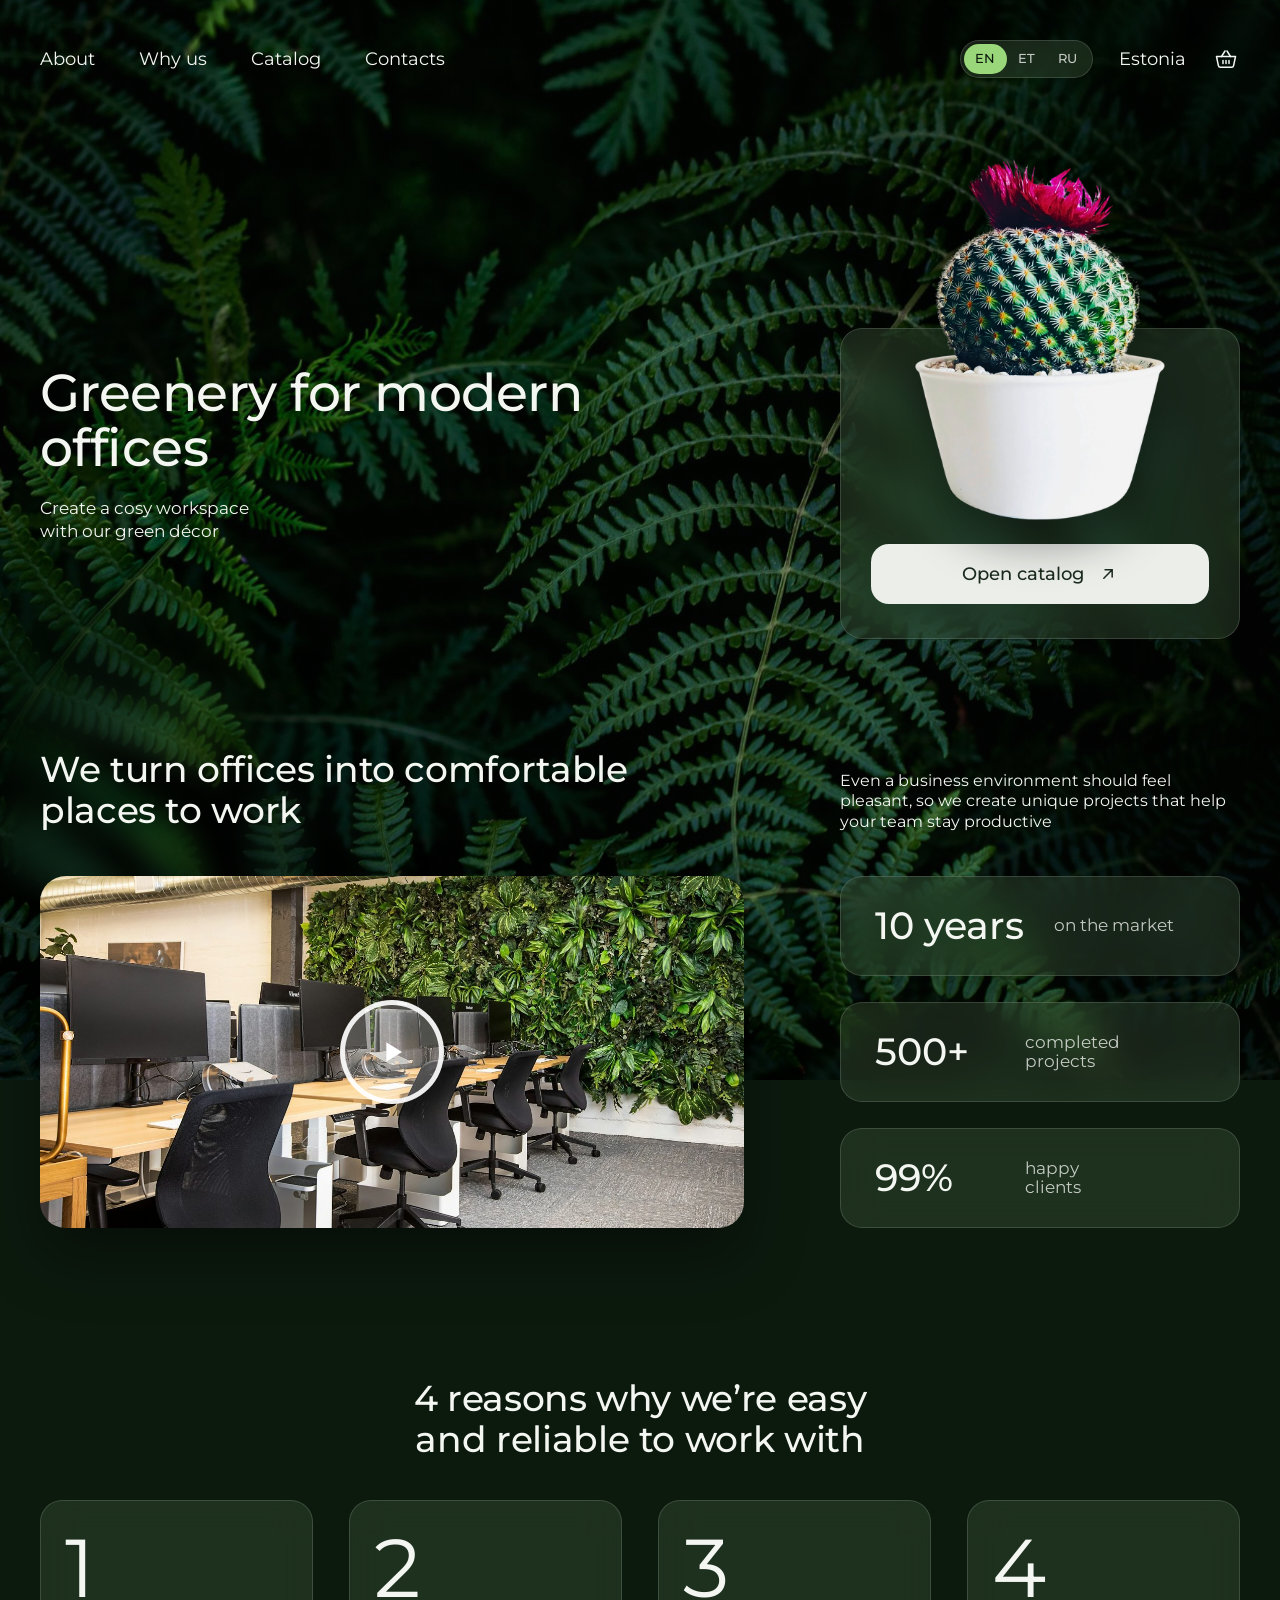
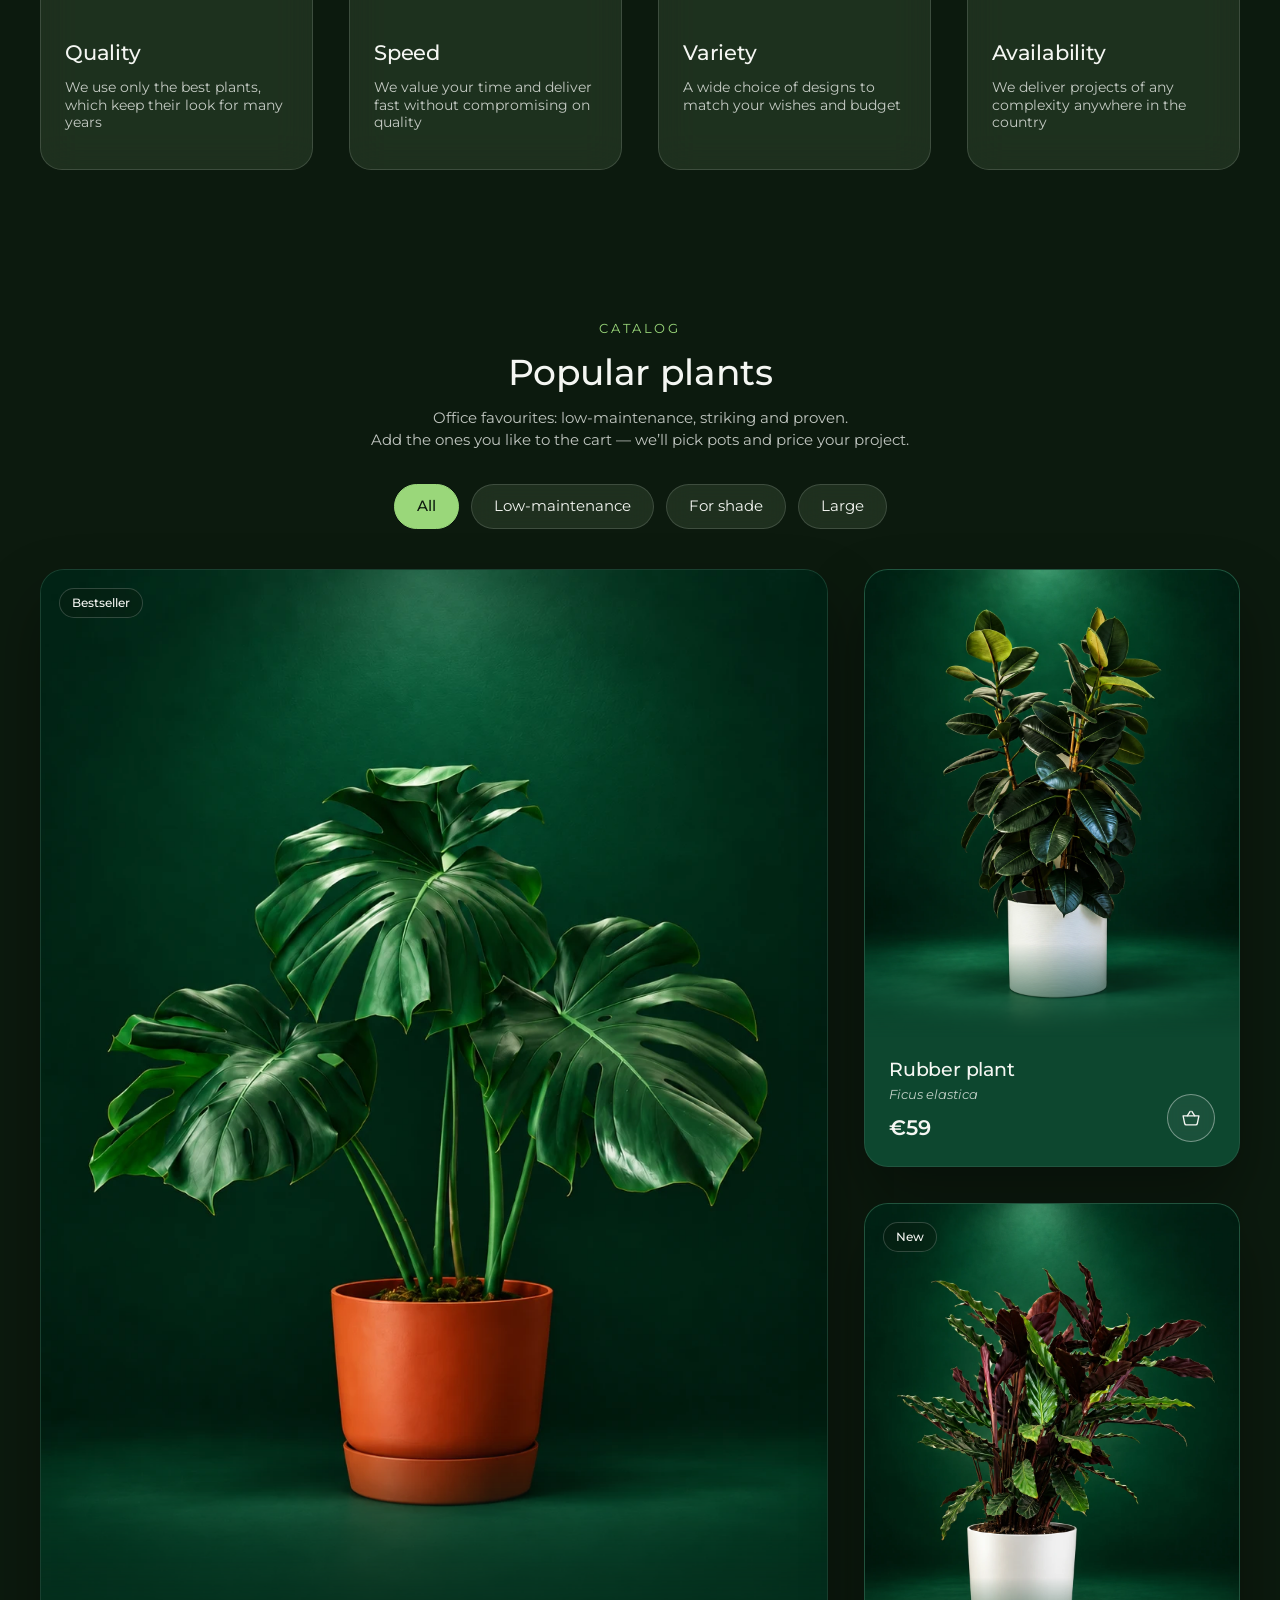
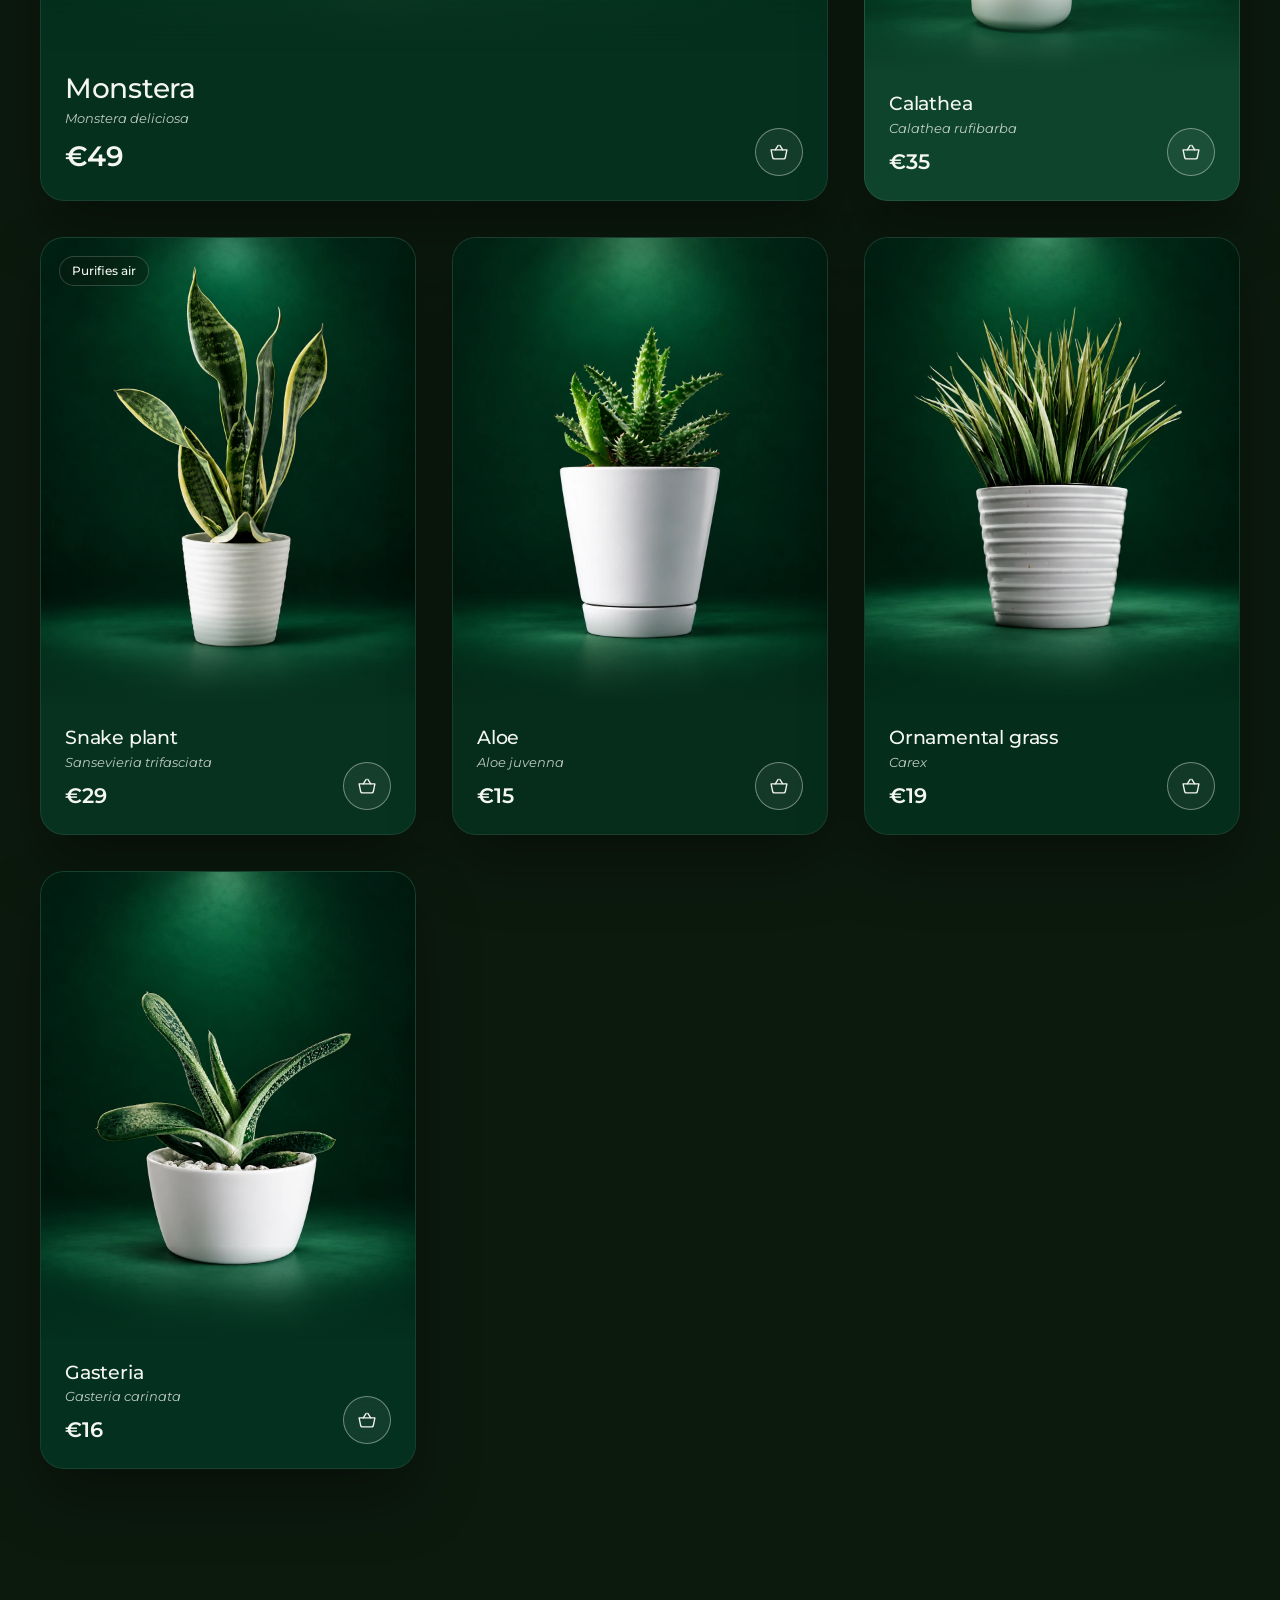
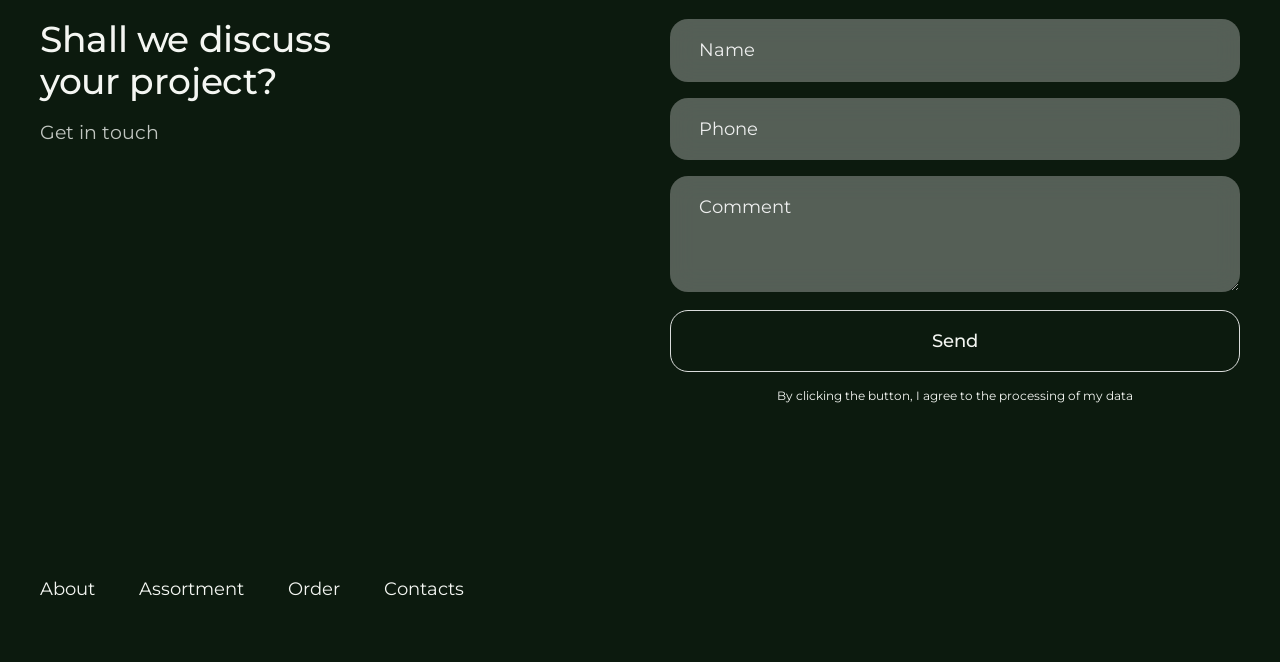
==== commit 852c7867: "No hover lifts/zooms on touch screens Mobile Safari keeps :hover stuck on the tapped element, so the" ====
--- a/index.html
+++ b/index.html
@@ -11,7 +11,7 @@
   <link rel="preconnect" href="https://fonts.gstatic.com" crossorigin>
   <link href="https://fonts.googleapis.com/css2?family=Montserrat:wght@300;400;500;600&display=swap" rel="stylesheet">
   <link rel="preload" as="image" href="img/bg.jpg">
-  <link rel="stylesheet" href="styles.css?v=2026100504">
+  <link rel="stylesheet" href="styles.css?v=2026100505">
 </head>
 <body data-title="meta.title" data-desc="meta.desc">
   <div class="bg" aria-hidden="true"></div>
@@ -209,9 +209,9 @@
 
   <div class="toast" id="toast" role="status" aria-live="polite"></div>
 
-  <script src="js/data.js?v=2026100504"></script>
-  <script src="js/i18n.js?v=2026100504"></script>
-  <script src="js/common.js?v=2026100504"></script>
-  <script src="js/home.js?v=2026100504"></script>
+  <script src="js/data.js?v=2026100505"></script>
+  <script src="js/i18n.js?v=2026100505"></script>
+  <script src="js/common.js?v=2026100505"></script>
+  <script src="js/home.js?v=2026100505"></script>
 </body>
 </html>
--- a/styles.css
+++ b/styles.css
@@ -1012,3 +1012,21 @@
   .plants:not(.is-filtered) .plant--featured { grid-column: auto; grid-row: auto; }
   .plants:not(.is-filtered) .plant--featured .plant__img { aspect-ratio: 1122 / 1402; height: auto; flex: none; }
 }
+
+/* ---------- Touch screens ----------
+   Mobile Safari keeps :hover "stuck" on the element you tapped. Hover lifts and zooms
+   then fire on tap and stay: e.g. the full-width cart button scaled to 108% and ate the
+   card's side padding. On devices without a real hover only colour feedback remains. */
+@media (hover: none) {
+  .btn:hover,
+  .reason:hover,
+  .plant:hover,
+  .mini:hover,
+  .plant__add:hover,
+  .mini__add:hover,
+  .plant:hover .plant__img,
+  .video:hover img { transform: none; }
+  .plant:hover { box-shadow: 0 30px 60px rgba(0, 0, 0, 0.35); }
+  .mini:hover { box-shadow: 0 24px 50px rgba(0, 0, 0, 0.3); }
+  .video__play:hover { transform: translate(-50%, -50%); }
+}
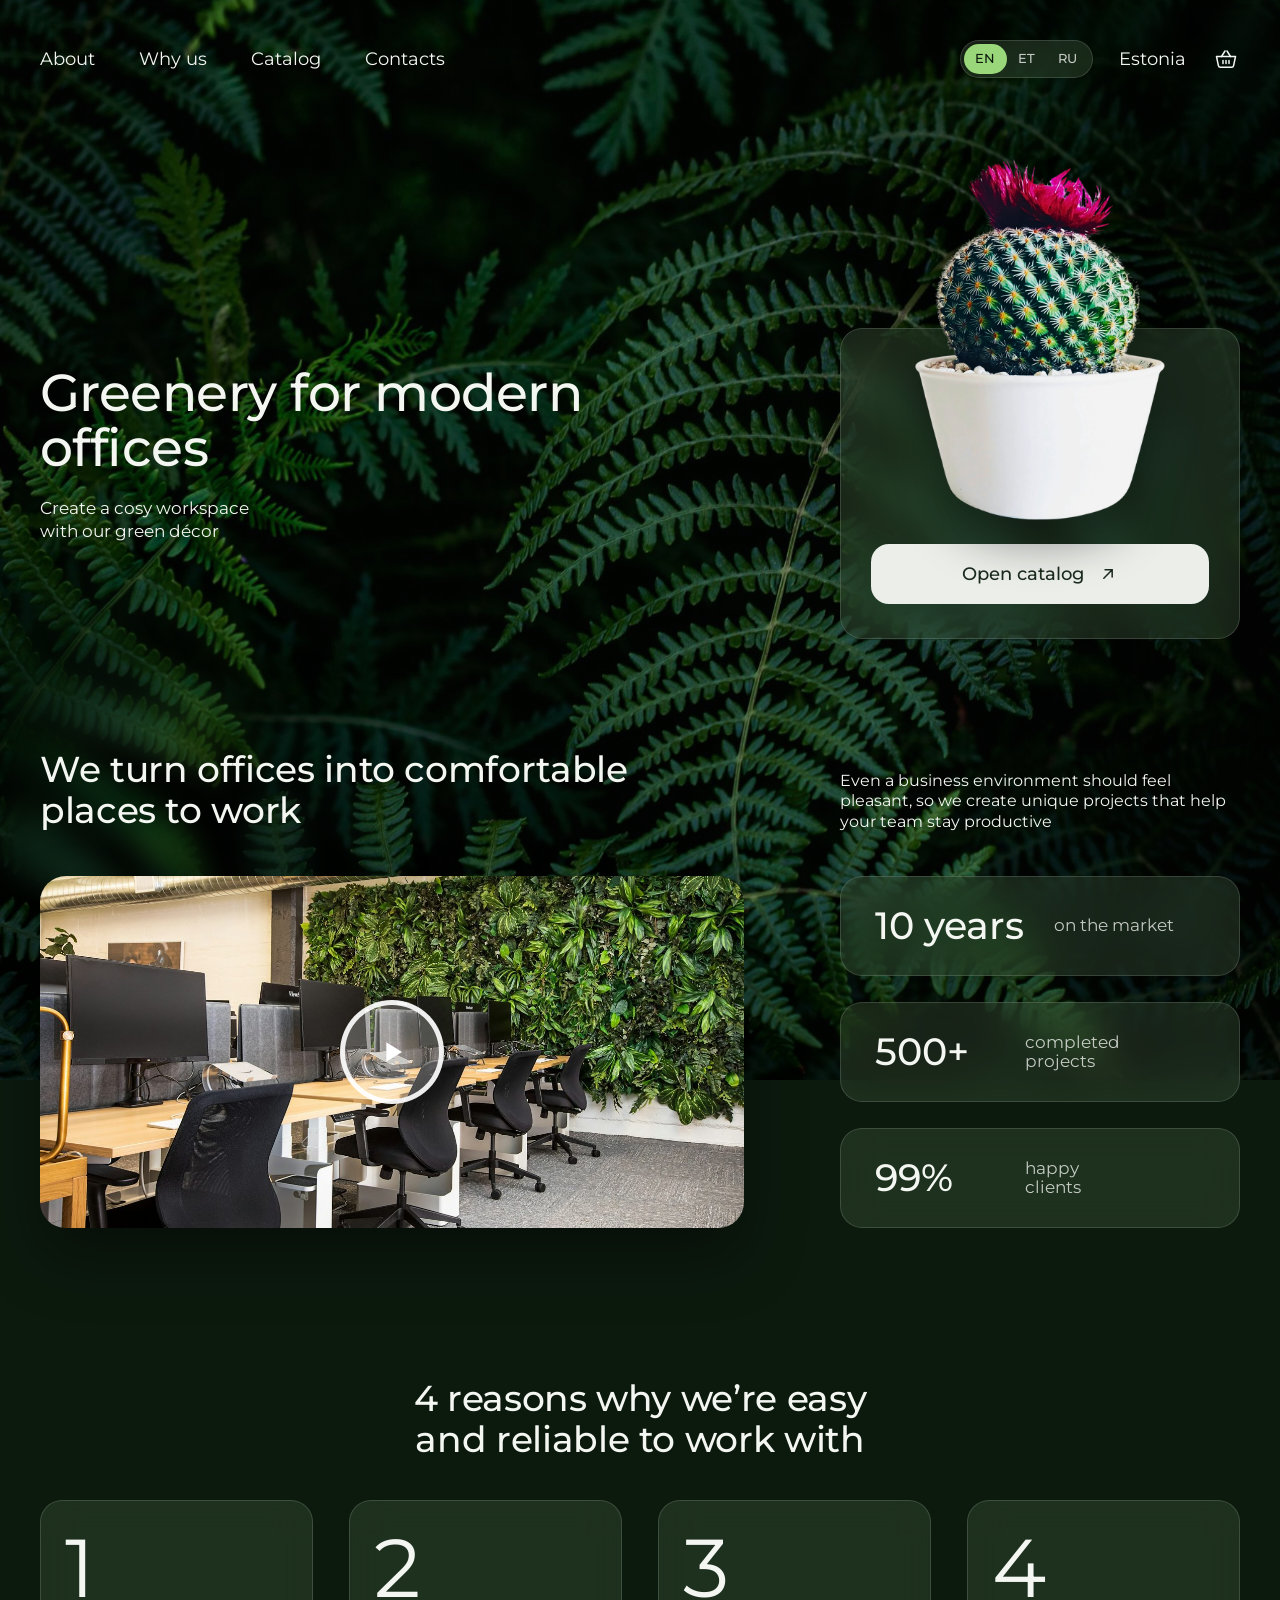
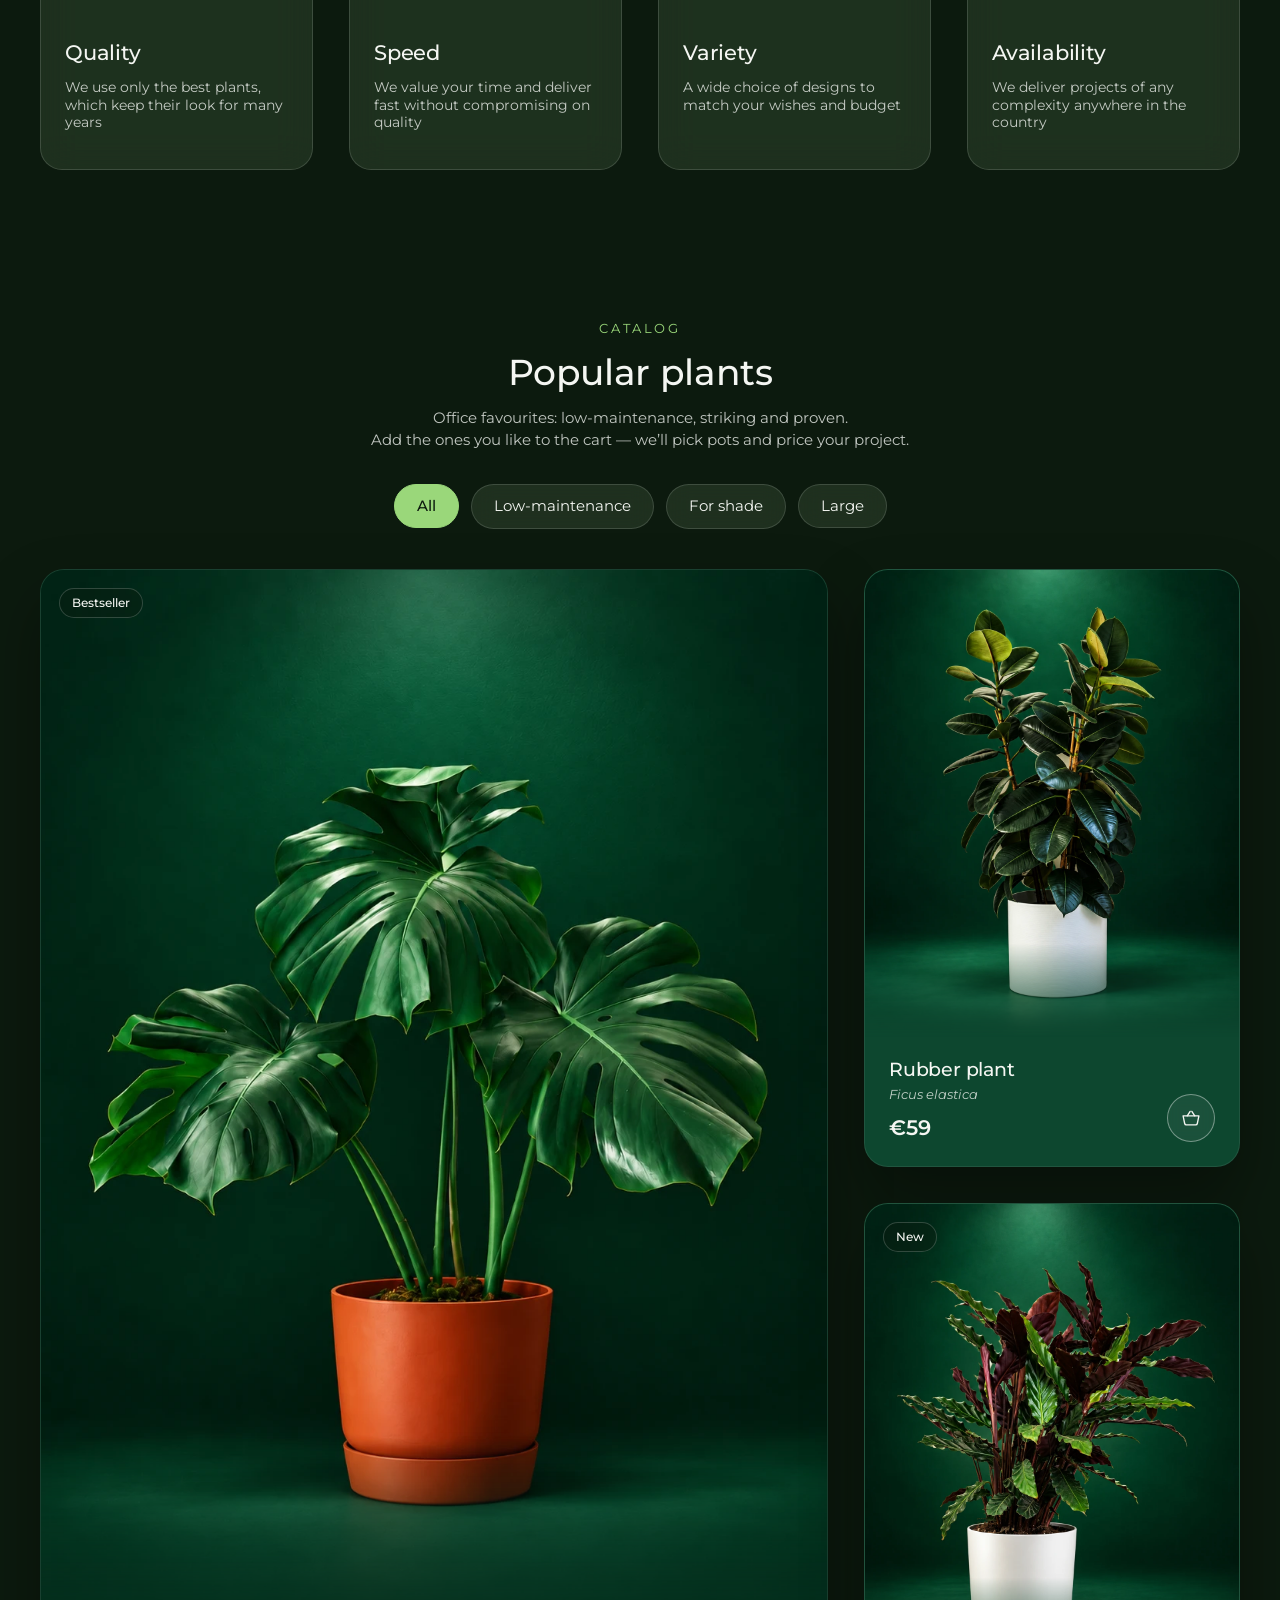
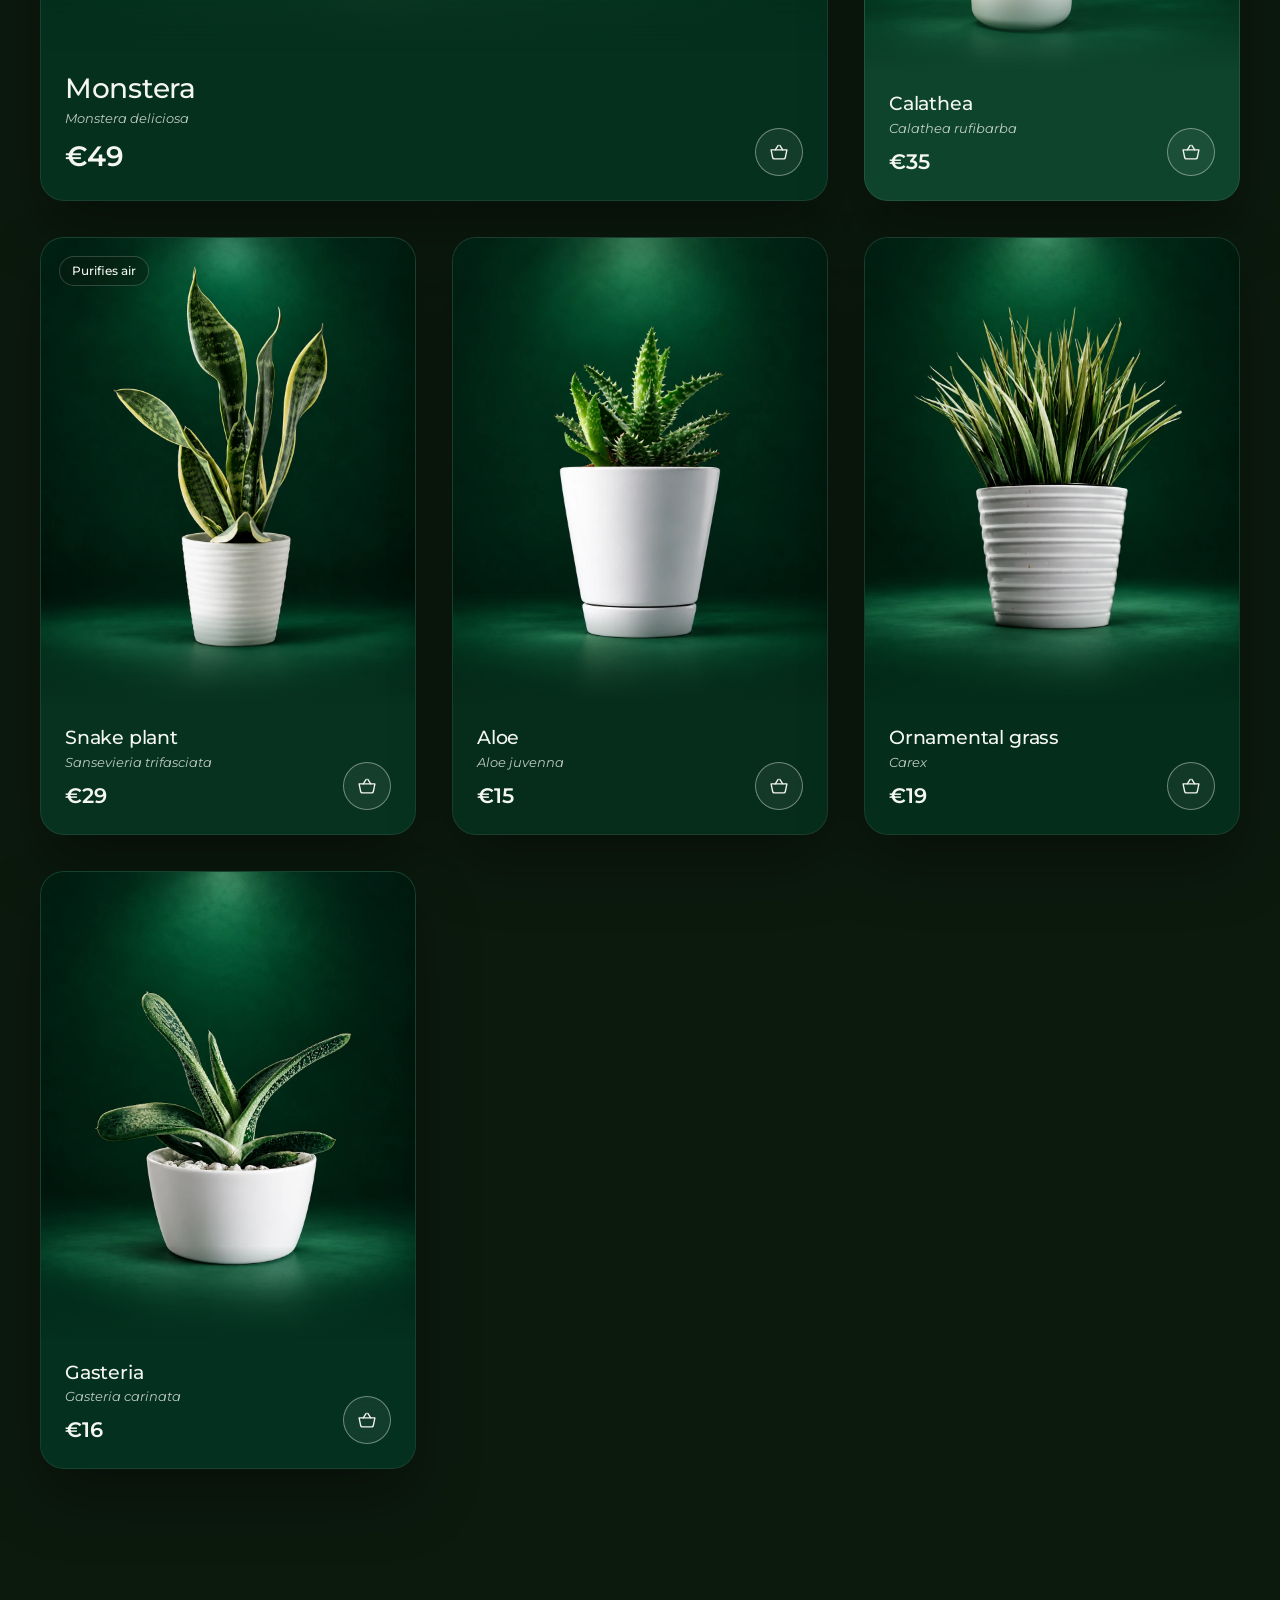
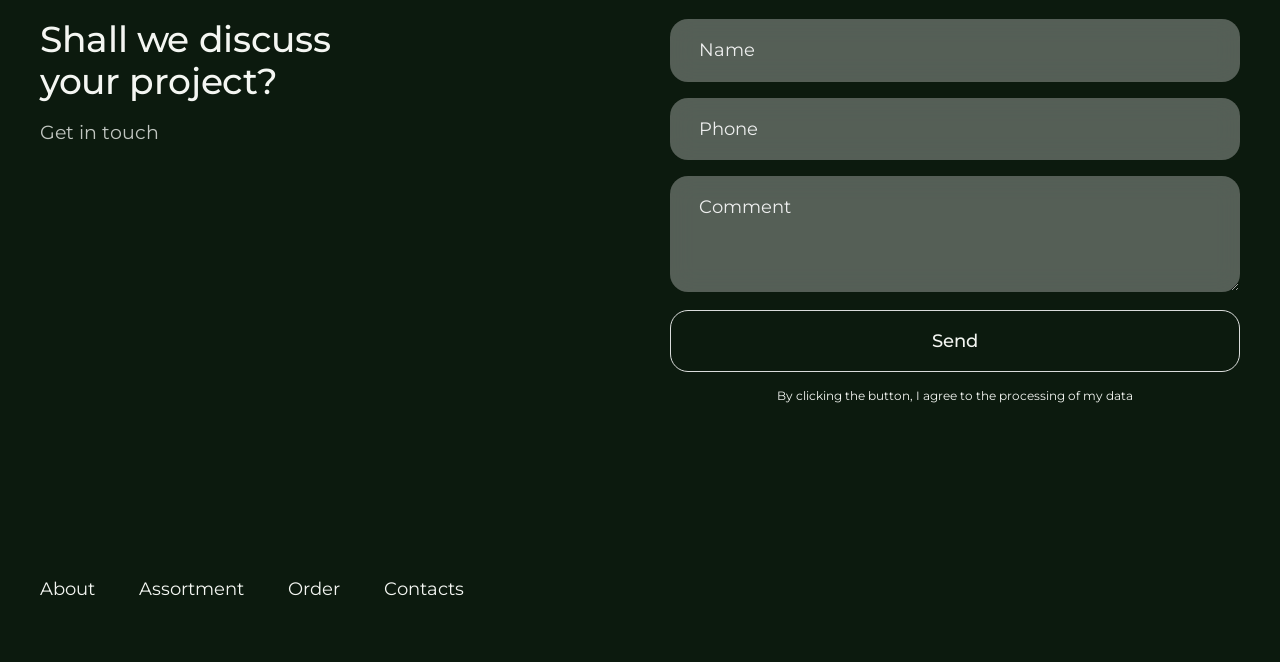
==== commit fcc7e17a: "Show VAT breakdown in the cart Catalog prices include Estonian VAT (24%). The cart now shows the amo" ====
--- a/index.html
+++ b/index.html
@@ -11,7 +11,7 @@
   <link rel="preconnect" href="https://fonts.gstatic.com" crossorigin>
   <link href="https://fonts.googleapis.com/css2?family=Montserrat:wght@300;400;500;600&display=swap" rel="stylesheet">
   <link rel="preload" as="image" href="img/bg.jpg">
-  <link rel="stylesheet" href="styles.css?v=2026100505">
+  <link rel="stylesheet" href="styles.css?v=2026100506">
 </head>
 <body data-title="meta.title" data-desc="meta.desc">
   <div class="bg" aria-hidden="true"></div>
@@ -209,9 +209,9 @@
 
   <div class="toast" id="toast" role="status" aria-live="polite"></div>
 
-  <script src="js/data.js?v=2026100505"></script>
-  <script src="js/i18n.js?v=2026100505"></script>
-  <script src="js/common.js?v=2026100505"></script>
-  <script src="js/home.js?v=2026100505"></script>
+  <script src="js/data.js?v=2026100506"></script>
+  <script src="js/i18n.js?v=2026100506"></script>
+  <script src="js/common.js?v=2026100506"></script>
+  <script src="js/home.js?v=2026100506"></script>
 </body>
 </html>
